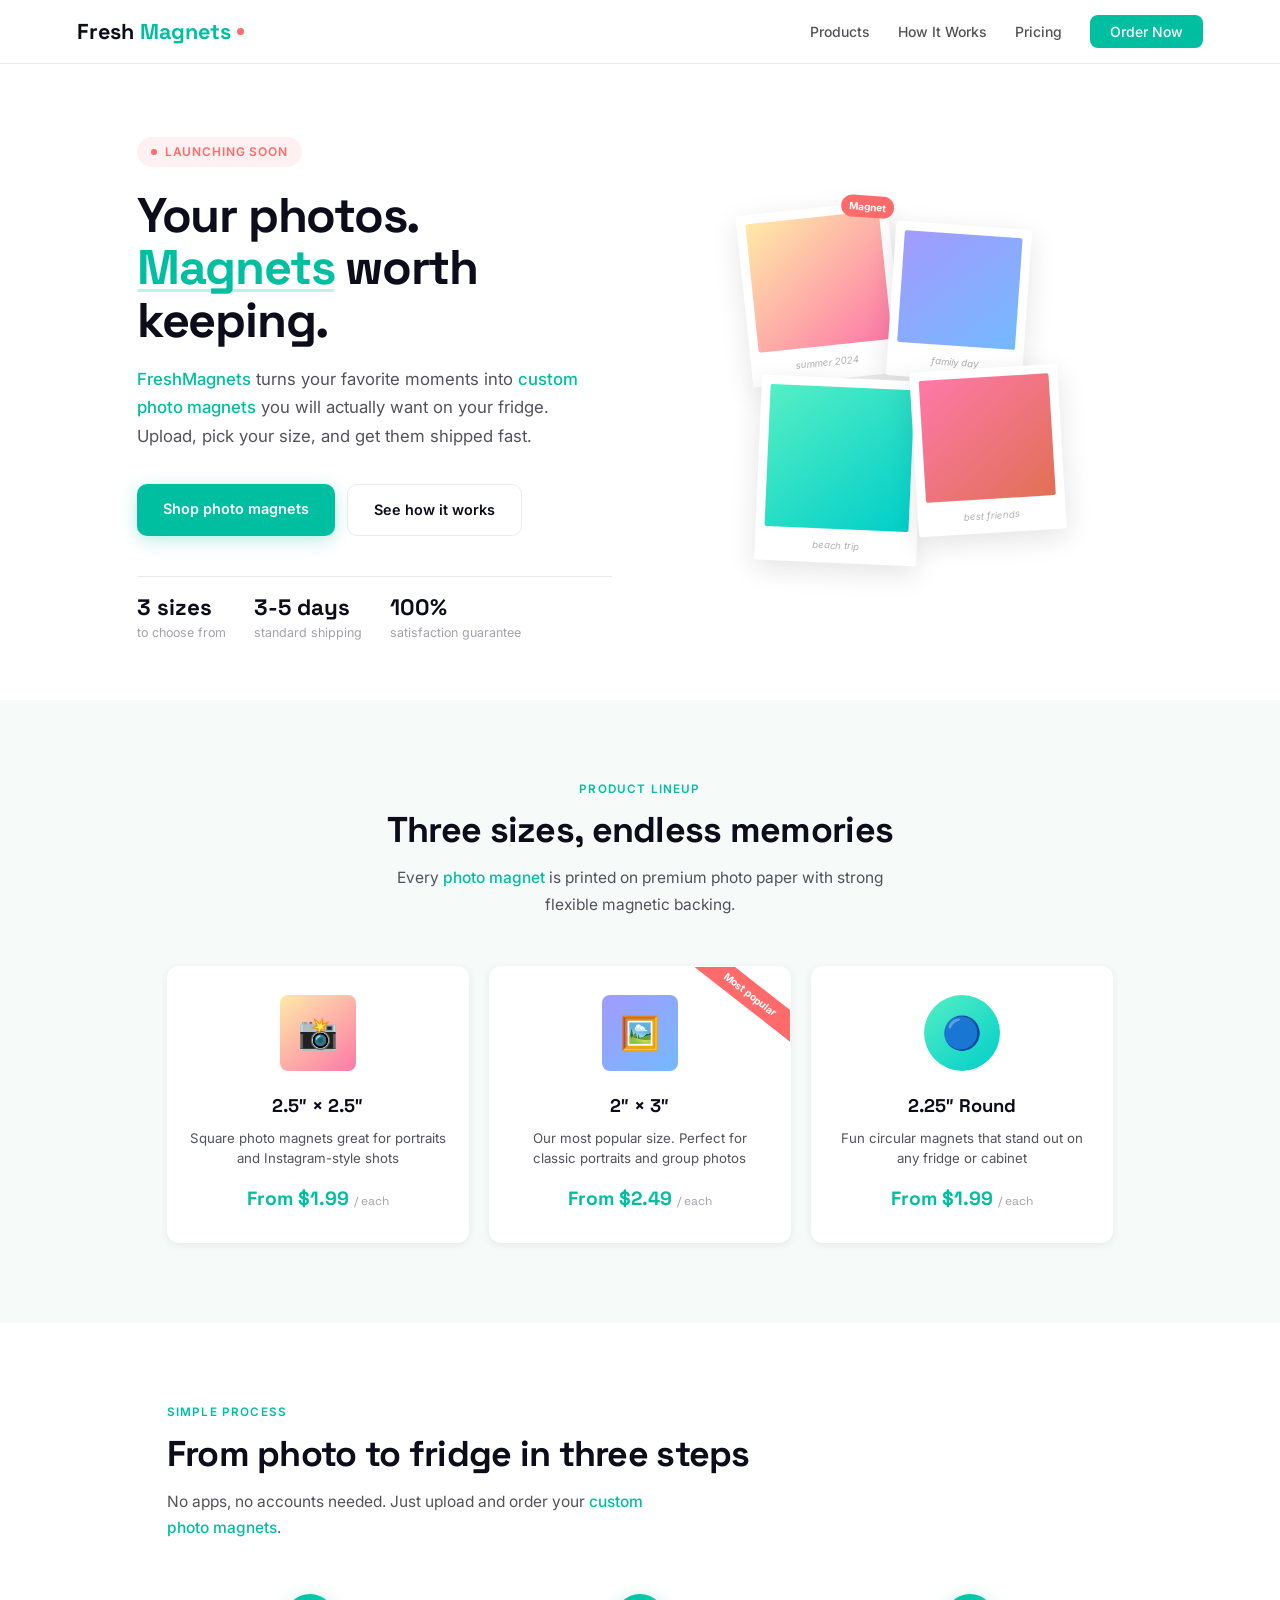
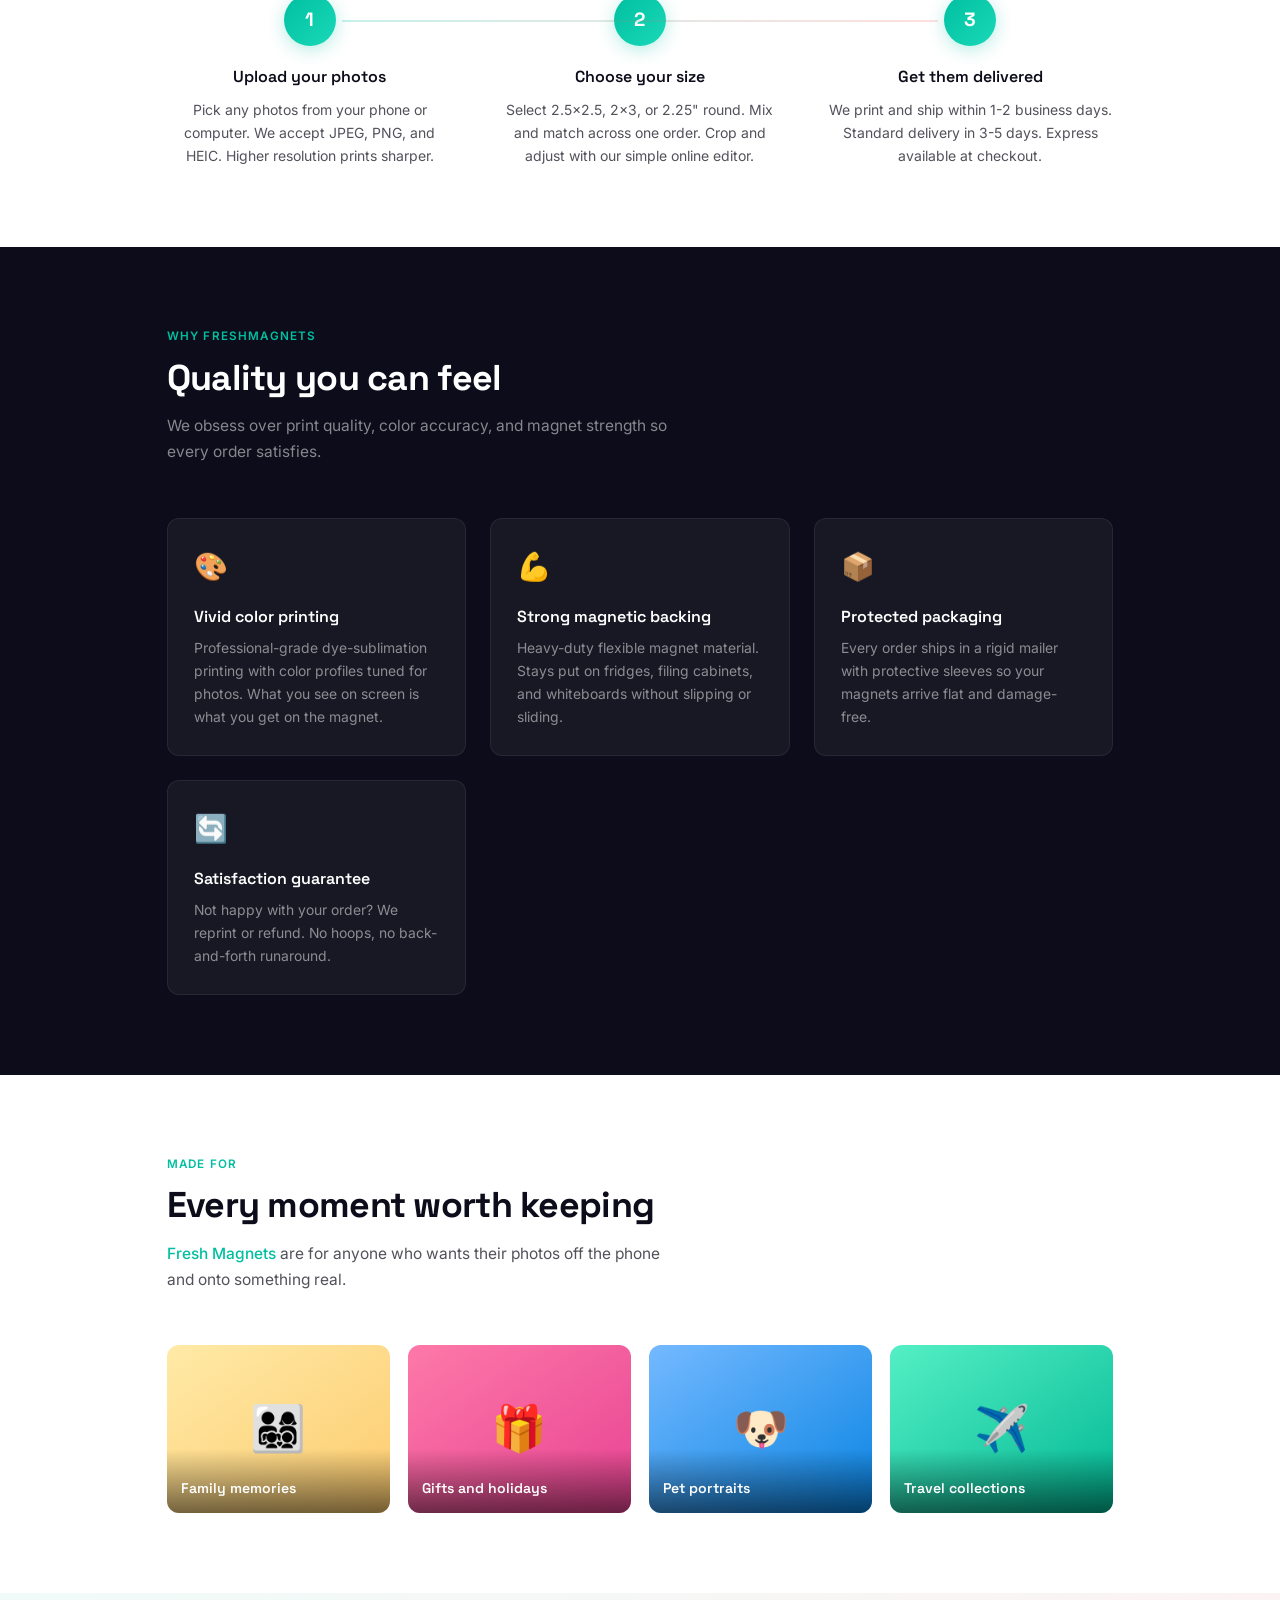
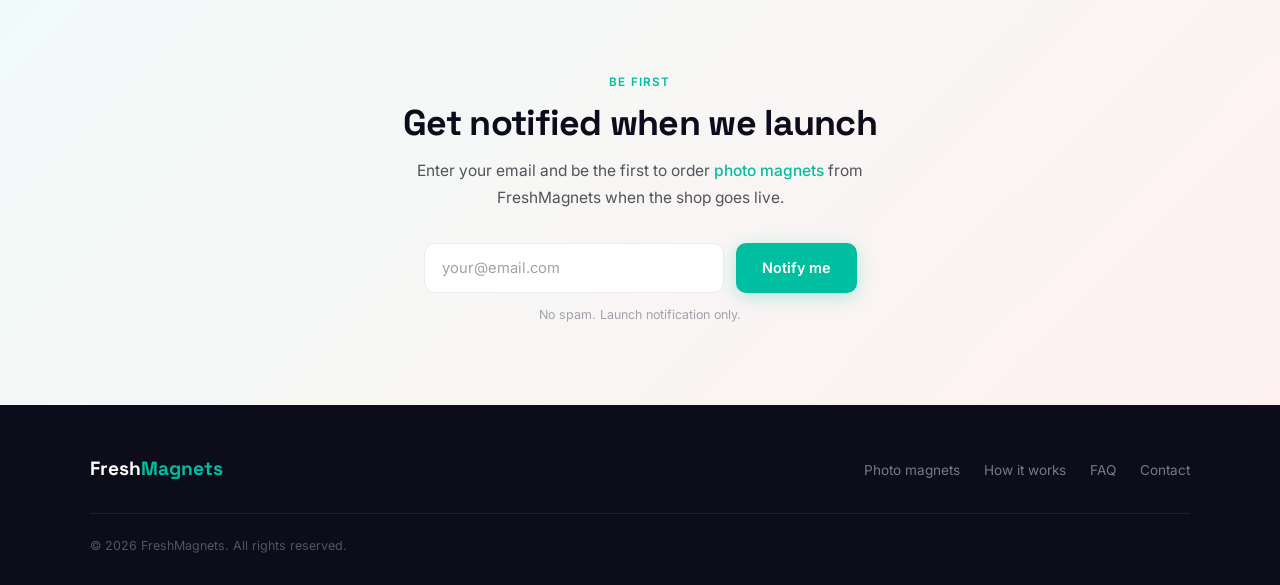
==== index.html @ 7f1d0cae "Update index.html" ====
<!DOCTYPE html>
<html lang="en">
<head>
<meta charset="UTF-8" />
<meta name="viewport" content="width=device-width, initial-scale=1.0" />
<title>FreshMagnets - Custom Photo Magnets</title>
<meta name="description" content="Turn your favorite photos into high-quality custom photo magnets. Upload, pick your size, get them delivered fast." />
<meta property="og:title" content="FreshMagnets - Custom Photo Magnets" />
<meta property="og:description" content="Turn your photos into fridge magnets you will actually keep." />
<meta property="og:url" content="https://freshmagnets.com" />
<link rel="icon" type="image/svg+xml" href="/favicon.svg" />
<link rel="icon" type="image/png" sizes="32x32" href="/favicon-32x32.png" />
<link rel="icon" type="image/png" sizes="16x16" href="/favicon-16x16.png" />
<link rel="apple-touch-icon" sizes="180x180" href="/apple-touch-icon.png" />
<link rel="shortcut icon" href="/favicon.ico" />
<link rel="preconnect" href="https://fonts.googleapis.com" />
<link rel="preconnect" href="https://fonts.gstatic.com" crossorigin />
<link href="https://fonts.googleapis.com/css2?family=Space+Grotesk:wght@400;500;600;700&family=Inter:wght@400;500;600&display=swap" rel="stylesheet" />
<script src="https://analytics.ahrefs.com/analytics.js" data-key="Ue+dKrapkQAWfzw3NBwNlg" async></script>
<style>
:root {
  --teal:        #00BFA0;
  --teal-dark:   #009982;
  --teal-faint:  #F0FBF9;
  --coral:       #FF6B6B;
  --coral-faint: #FFF1F1;
  --ink:         #0C0C1A;
  --ink-mid:     #52525B;
  --ink-soft:    #A1A1AA;
  --surface:     #F6FAF9;
  --white:       #FFFFFF;
  --border:      rgba(0,0,0,0.08);
  --radius:      12px;
  --ff-display:  'Space Grotesk', sans-serif;
  --ff-body:     'Inter', sans-serif;
  --shadow-sm:   0 2px 8px rgba(0,0,0,0.07);
  --shadow-md:   0 8px 28px rgba(0,0,0,0.11);
  --shadow-lg:   0 24px 64px rgba(0,0,0,0.14);
}
*, *::before, *::after { box-sizing: border-box; margin: 0; padding: 0; }
html { scroll-behavior: smooth; }
body {
  font-family: var(--ff-body);
  background: var(--white);
  color: var(--ink);
  line-height: 1.65;
  overflow-x: hidden;
  -webkit-font-smoothing: antialiased;
}

/* Nav */
nav {
  position: sticky; top: 0; z-index: 100;
  background: rgba(255,255,255,0.88);
  backdrop-filter: blur(16px);
  -webkit-backdrop-filter: blur(16px);
  border-bottom: 1px solid var(--border);
  display: flex; align-items: center; justify-content: space-between;
  padding: 0 6%; height: 64px;
}
.nav-logo {
  font-family: var(--ff-display); font-weight: 700; font-size: 1.35rem;
  color: var(--ink); text-decoration: none; display: flex; align-items: center; gap: 6px;
}
.nav-logo em { color: var(--teal); font-style: normal; }
.nav-logo .dot {
  width: 7px; height: 7px; border-radius: 50%; background: var(--coral);
  animation: dot-pulse 2.4s ease-in-out infinite;
}
@keyframes dot-pulse {
  0%,100% { opacity:1; transform:scale(1); }
  50%      { opacity:.45; transform:scale(1.5); }
}
.nav-links { display: flex; gap: 28px; list-style: none; align-items: center; }
.nav-links a {
  font-size: .875rem; font-weight: 500; color: var(--ink-mid);
  text-decoration: none; transition: color .18s;
}
.nav-links a:hover { color: var(--ink); }
.nav-cta {
  background: var(--teal) !important; color: #fff !important;
  padding: 8px 20px; border-radius: 8px;
  transition: background .18s !important;
}
.nav-cta:hover { background: var(--teal-dark) !important; }

/* Hero */
.hero-wrap {
  max-width: 1160px; margin: 0 auto; padding: 72px 6% 56px;
  display: grid; grid-template-columns: 1fr 1fr; gap: 56px; align-items: center;
}
.hero-eyebrow {
  display: inline-flex; align-items: center; gap: 8px;
  background: var(--coral-faint); color: var(--coral);
  font-size: .75rem; font-weight: 600; letter-spacing: .07em;
  text-transform: uppercase; padding: 5px 14px; border-radius: 100px;
  margin-bottom: 22px;
}
.hero-eyebrow::before {
  content: ''; width: 6px; height: 6px; background: currentColor;
  border-radius: 50%; animation: dot-pulse 2s infinite;
}
.hero-title {
  font-family: var(--ff-display); font-size: clamp(2.2rem, 3.8vw, 3.4rem);
  font-weight: 700; line-height: 1.08; letter-spacing: -.025em;
  margin-bottom: 18px;
}
.hero-title .hl {
  color: var(--teal); position: relative; display: inline-block;
}
.hero-title .hl::after {
  content: ''; position: absolute; left: 0; right: 0; bottom: 2px;
  height: 3px; background: var(--teal); opacity: .25; border-radius: 2px;
}
.hero-sub {
  font-size: 1.05rem; color: var(--ink-mid); margin-bottom: 34px; line-height: 1.7;
}
.hero-sub a { color: var(--teal); text-decoration: none; font-weight: 500; }
.hero-sub a:hover { text-decoration: underline; }
.hero-btns { display: flex; gap: 12px; flex-wrap: wrap; margin-bottom: 40px; }
.btn-p {
  background: var(--teal); color: #fff; padding: 13px 26px; border-radius: 10px;
  font-weight: 600; font-size: .9rem; text-decoration: none;
  box-shadow: 0 4px 18px rgba(0,191,160,.28);
  transition: background .18s, transform .15s, box-shadow .15s;
}
.btn-p:hover {
  background: var(--teal-dark); transform: translateY(-1px);
  box-shadow: 0 6px 26px rgba(0,191,160,.38);
}
.btn-s {
  background: transparent; color: var(--ink); padding: 13px 26px; border-radius: 10px;
  font-weight: 600; font-size: .9rem; text-decoration: none;
  border: 1.5px solid var(--border); transition: border-color .18s, color .18s;
}
.btn-s:hover { border-color: var(--teal); color: var(--teal); }
.hero-stats {
  display: flex; gap: 28px;
  padding-top: 20px; border-top: 1px solid var(--border);
}
.stat-val {
  font-family: var(--ff-display); font-size: 1.4rem; font-weight: 700; line-height: 1;
}
.stat-lbl { font-size: .78rem; color: var(--ink-soft); margin-top: 4px; }

/* Polaroid scatter */
.hero-visual {
  display: flex; align-items: center; justify-content: center;
  min-height: 460px; position: relative;
}
.scatter { position: relative; width: 340px; height: 400px; }
.pol {
  position: absolute; background: #fff;
  padding: 9px 9px 34px; border-radius: 3px;
  box-shadow: var(--shadow-md);
  transition: transform .28s ease, box-shadow .28s ease; cursor: default;
}
.pol:hover { box-shadow: var(--shadow-lg); z-index: 5; }
.pol-img { display: block; width: 100%; height: 100%; border-radius: 2px; }
.pol-cap {
  position: absolute; bottom: 9px; left: 0; right: 0;
  text-align: center; font-size: .6rem; color: #b0b0b0; font-style: italic;
}
.mag-tag {
  position: absolute; top: -7px; right: -7px;
  background: var(--coral); color: #fff; font-size: .62rem; font-weight: 700;
  padding: 3px 8px; border-radius: 100px; transform: rotate(10deg);
}
.pol-a { width: 152px; height: 172px; top: 18px; left: 8px; transform: rotate(-6deg); }
.pol-a .pol-img { background: linear-gradient(140deg,#ffeaa7,#fd79a8); }
.pol-a:hover { transform: rotate(0deg) scale(1.05); }

.pol-b { width: 136px; height: 155px; top: 35px; left: 155px; transform: rotate(4deg); }
.pol-b .pol-img { background: linear-gradient(140deg,#a29bfe,#74b9ff); }
.pol-b:hover { transform: rotate(0deg) scale(1.05); }

.pol-c { width: 162px; height: 185px; top: 188px; left: 22px; transform: rotate(2.5deg); }
.pol-c .pol-img { background: linear-gradient(140deg,#55efc4,#00cec9); }
.pol-c:hover { transform: rotate(0deg) scale(1.05); }

.pol-d { width: 148px; height: 165px; top: 178px; left: 178px; transform: rotate(-3.5deg); }
.pol-d .pol-img { background: linear-gradient(140deg,#fd79a8,#e17055); }
.pol-d:hover { transform: rotate(0deg) scale(1.05); }

/* Shared section */
.section-wrap { max-width: 1100px; margin: 0 auto; padding: 80px 6%; }
.sec-label {
  font-size: .73rem; font-weight: 600; letter-spacing: .1em;
  text-transform: uppercase; color: var(--teal); margin-bottom: 10px;
}
.sec-title {
  font-family: var(--ff-display); font-size: clamp(1.7rem,2.8vw,2.5rem);
  font-weight: 700; letter-spacing: -.02em; line-height: 1.18; margin-bottom: 14px;
}
.sec-sub {
  font-size: .97rem; color: var(--ink-mid); line-height: 1.7; max-width: 500px;
}
.sec-sub a { color: var(--teal); text-decoration: none; font-weight: 500; }
.sec-sub a:hover { text-decoration: underline; }
.centered { text-align: center; }
.centered .sec-sub { margin: 0 auto; }

/* Products */
.products-bg { background: var(--surface); }
.products-header { margin-bottom: 48px; }
.products-grid {
  display: grid; grid-template-columns: repeat(3, 1fr); gap: 20px;
}
.prod-card {
  background: var(--white); border-radius: var(--radius);
  padding: 28px 22px; text-align: center;
  box-shadow: var(--shadow-sm); border: 1px solid transparent;
  text-decoration: none; color: inherit; display: block; position: relative;
  overflow: hidden; transition: transform .2s, box-shadow .2s, border-color .2s;
}
.prod-card:hover { transform: translateY(-4px); box-shadow: var(--shadow-md); border-color: var(--teal); }
.prod-card.pop::after {
  content: 'Most popular';
  position: absolute; top: 15px; right: -24px;
  background: var(--coral); color: #fff;
  font-size: .63rem; font-weight: 700;
  padding: 4px 32px; transform: rotate(38deg);
}
.prod-swatch {
  width: 76px; height: 76px; border-radius: 8px;
  margin: 0 auto 20px; display: flex; align-items: center; justify-content: center;
  font-size: 2rem;
}
.prod-swatch.circle { border-radius: 50%; }
.ps-1 { background: linear-gradient(140deg,#ffeaa7,#fd79a8); }
.ps-2 { background: linear-gradient(140deg,#a29bfe,#74b9ff); }
.ps-3 { background: linear-gradient(140deg,#55efc4,#00cec9); }
.prod-size { font-family: var(--ff-display); font-size: 1.15rem; font-weight: 700; margin-bottom: 6px; }
.prod-desc { font-size: .83rem; color: var(--ink-mid); margin-bottom: 14px; line-height: 1.55; }
.prod-price { font-family: var(--ff-display); font-size: 1.2rem; font-weight: 700; color: var(--teal); }
.prod-price small { font-size: .75rem; font-weight: 400; color: var(--ink-soft); }

/* Steps */
.steps-grid {
  display: grid; grid-template-columns: repeat(3,1fr); gap: 44px;
  margin-top: 52px; position: relative;
}
.steps-grid::before {
  content: '';
  position: absolute; top: 26px;
  left: calc(16.66% + 18px); right: calc(16.66% + 18px);
  height: 2px; background: linear-gradient(90deg, var(--teal), var(--coral));
  opacity: .22;
}
.step { text-align: center; }
.step-num {
  width: 52px; height: 52px; border-radius: 50%;
  background: linear-gradient(135deg, var(--teal), #1ad9b8);
  color: #fff; font-family: var(--ff-display); font-size: 1.2rem; font-weight: 700;
  display: flex; align-items: center; justify-content: center; margin: 0 auto 18px;
  box-shadow: 0 4px 18px rgba(0,191,160,.28);
}
.step-title { font-family: var(--ff-display); font-size: 1rem; font-weight: 600; margin-bottom: 8px; }
.step-desc { font-size: .875rem; color: var(--ink-mid); line-height: 1.65; }

/* Why dark */
.why-dark { background: var(--ink); }
.why-dark .sec-title { color: #fff; }
.why-dark .sec-sub { color: rgba(255,255,255,.5); }
.why-grid {
  display: grid; grid-template-columns: repeat(auto-fit, minmax(230px,1fr)); gap: 24px;
  margin-top: 52px;
}
.why-card {
  padding: 26px; border-radius: var(--radius);
  background: rgba(255,255,255,.05);
  border: 1px solid rgba(255,255,255,.07);
  transition: background .2s, border-color .2s;
}
.why-card:hover { background: rgba(255,255,255,.085); border-color: rgba(0,191,160,.3); }
.why-icon { font-size: 1.7rem; margin-bottom: 14px; }
.why-ttl { font-family: var(--ff-display); font-weight: 600; color: #fff; margin-bottom: 7px; }
.why-body { font-size: .87rem; color: rgba(255,255,255,.5); line-height: 1.65; }

/* Use cases */
.uc-grid {
  display: grid; grid-template-columns: repeat(auto-fit,minmax(190px,1fr));
  gap: 18px; margin-top: 52px;
}
.uc-card {
  border-radius: var(--radius); overflow: hidden;
  aspect-ratio: 4/3; position: relative; cursor: default;
}
.uc-fill {
  position: absolute; inset: 0;
  transition: transform .4s ease;
  display: flex; align-items: center; justify-content: center;
  font-size: 2.8rem;
}
.uc-card:hover .uc-fill { transform: scale(1.05); }
.uc-1 .uc-fill { background: linear-gradient(145deg,#ffeaa7,#fdcb6e); }
.uc-2 .uc-fill { background: linear-gradient(145deg,#fd79a8,#e84393); }
.uc-3 .uc-fill { background: linear-gradient(145deg,#74b9ff,#0984e3); }
.uc-4 .uc-fill { background: linear-gradient(145deg,#55efc4,#00b894); }
.uc-lbl {
  position: absolute; bottom: 0; left: 0; right: 0;
  padding: 28px 14px 12px;
  background: linear-gradient(to top, rgba(0,0,0,.55), transparent);
  color: #fff; font-family: var(--ff-display); font-weight: 600; font-size: .88rem;
}

/* Capture */
.capture-bg {
  background: linear-gradient(135deg, var(--teal-faint) 0%, var(--coral-faint) 100%);
}
.email-row {
  display: flex; gap: 12px; flex-wrap: wrap; justify-content: center; margin-top: 32px;
}
.email-input {
  flex: 1; min-width: 220px; max-width: 300px;
  padding: 13px 17px; border: 1.5px solid var(--border); border-radius: 10px;
  font-size: .92rem; font-family: var(--ff-body); outline: none;
  transition: border-color .18s; background: var(--white); color: var(--ink);
}
.email-input::placeholder { color: var(--ink-soft); }
.email-input:focus { border-color: var(--teal); }
.capture-note { font-size: .78rem; color: var(--ink-soft); margin-top: 12px; text-align: center; }

/* Footer */
footer { background: var(--ink); padding: 48px 6% 28px; }
.footer-top {
  max-width: 1100px; margin: 0 auto;
  display: flex; align-items: center; justify-content: space-between; flex-wrap: wrap; gap: 20px;
  padding-bottom: 28px; border-bottom: 1px solid rgba(255,255,255,.08);
}
.footer-logo-text {
  font-family: var(--ff-display); font-weight: 700; font-size: 1.2rem;
  color: #fff; text-decoration: none;
}
.footer-logo-text em { color: var(--teal); font-style: normal; }
.footer-links { display: flex; gap: 24px; list-style: none; flex-wrap: wrap; }
.footer-links a {
  font-size: .85rem; color: rgba(255,255,255,.45);
  text-decoration: none; transition: color .18s;
}
.footer-links a:hover { color: rgba(255,255,255,.85); }
.footer-bot {
  max-width: 1100px; margin: 22px auto 0;
  display: flex; justify-content: space-between; flex-wrap: wrap; gap: 8px;
  font-size: .78rem; color: rgba(255,255,255,.3);
}

/* Responsive */
@media (max-width: 768px) {
  .hero-wrap { grid-template-columns: 1fr; padding: 52px 5% 40px; gap: 32px; }
  .hero-visual { display: none; }
  .steps-grid { grid-template-columns: 1fr; gap: 28px; }
  .steps-grid::before { display: none; }
  .products-grid { grid-template-columns: 1fr; }
  nav { padding: 0 5%; }
  .nav-links { display: none; }
  .footer-top { flex-direction: column; align-items: flex-start; }
}
@media (prefers-reduced-motion: reduce) {
  *, *::before, *::after { animation-duration: .01ms !important; transition-duration: .01ms !important; }
}
</style>
</head>
<body>

<!-- Nav -->
<nav>
  <a href="https://freshmagnets.com" class="nav-logo">
    Fresh<em>Magnets</em><span class="dot"></span>
  </a>
  <ul class="nav-links">
    <li><a href="https://freshmagnets.com">Products</a></li>
    <li><a href="https://freshmagnets.com">How It Works</a></li>
    <li><a href="https://freshmagnets.com">Pricing</a></li>
    <li><a href="https://freshmagnets.com" class="nav-cta">Order Now</a></li>
  </ul>
</nav>

<!-- Hero -->
<div class="hero-wrap">
  <div>
    <div class="hero-eyebrow">Launching Soon</div>
    <h1 class="hero-title">
      Your photos.<br>
      <span class="hl">Magnets</span> worth keeping.
    </h1>
    <p class="hero-sub">
      <a href="https://freshmagnets.com">FreshMagnets</a> turns your favorite moments
      into <a href="https://freshmagnets.com">custom photo magnets</a> you will actually
      want on your fridge. Upload, pick your size, and get them shipped fast.
    </p>
    <div class="hero-btns">
      <a href="https://freshmagnets.com" class="btn-p">Shop photo magnets</a>
      <a href="https://freshmagnets.com" class="btn-s">See how it works</a>
    </div>
    <div class="hero-stats">
      <div>
        <div class="stat-val">3 sizes</div>
        <div class="stat-lbl">to choose from</div>
      </div>
      <div>
        <div class="stat-val">3-5 days</div>
        <div class="stat-lbl">standard shipping</div>
      </div>
      <div>
        <div class="stat-val">100%</div>
        <div class="stat-lbl">satisfaction guarantee</div>
      </div>
    </div>
  </div>

  <!-- Polaroid scatter -->
  <div class="hero-visual">
    <div class="scatter">
      <div class="pol pol-a">
        <div class="pol-img"></div>
        <div class="pol-cap">summer 2024</div>
        <div class="mag-tag">Magnet</div>
      </div>
      <div class="pol pol-b">
        <div class="pol-img"></div>
        <div class="pol-cap">family day</div>
      </div>
      <div class="pol pol-c">
        <div class="pol-img"></div>
        <div class="pol-cap">beach trip</div>
      </div>
      <div class="pol pol-d">
        <div class="pol-img"></div>
        <div class="pol-cap">best friends</div>
      </div>
    </div>
  </div>
</div>

<!-- Products -->
<section class="products-bg">
  <div class="section-wrap">
    <div class="products-header centered">
      <div class="sec-label">Product Lineup</div>
      <h2 class="sec-title">Three sizes, endless memories</h2>
      <p class="sec-sub">
        Every <a href="https://freshmagnets.com">photo magnet</a> is printed on premium
        photo paper with strong flexible magnetic backing.
      </p>
    </div>
    <div class="products-grid">
      <a href="https://freshmagnets.com" class="prod-card">
        <div class="prod-swatch ps-1">📸</div>
        <div class="prod-size">2.5&Prime; &times; 2.5&Prime;</div>
        <p class="prod-desc">Square photo magnets great for portraits and Instagram-style shots</p>
        <div class="prod-price">From $1.99 <small>/ each</small></div>
      </a>
      <a href="https://freshmagnets.com" class="prod-card pop">
        <div class="prod-swatch ps-2">🖼️</div>
        <div class="prod-size">2&Prime; &times; 3&Prime;</div>
        <p class="prod-desc">Our most popular size. Perfect for classic portraits and group photos</p>
        <div class="prod-price">From $2.49 <small>/ each</small></div>
      </a>
      <a href="https://freshmagnets.com" class="prod-card">
        <div class="prod-swatch ps-3 circle">🔵</div>
        <div class="prod-size">2.25&Prime; Round</div>
        <p class="prod-desc">Fun circular magnets that stand out on any fridge or cabinet</p>
        <div class="prod-price">From $1.99 <small>/ each</small></div>
      </a>
    </div>
  </div>
</section>

<!-- How it works -->
<section>
  <div class="section-wrap">
    <div class="sec-label">Simple Process</div>
    <h2 class="sec-title">From photo to fridge in three steps</h2>
    <p class="sec-sub">No apps, no accounts needed. Just upload and order your <a href="https://freshmagnets.com">custom photo magnets</a>.</p>
    <div class="steps-grid">
      <div class="step">
        <div class="step-num">1</div>
        <div class="step-title">Upload your photos</div>
        <p class="step-desc">Pick any photos from your phone or computer. We accept JPEG, PNG, and HEIC. Higher resolution prints sharper.</p>
      </div>
      <div class="step">
        <div class="step-num">2</div>
        <div class="step-title">Choose your size</div>
        <p class="step-desc">Select 2.5x2.5, 2x3, or 2.25" round. Mix and match across one order. Crop and adjust with our simple online editor.</p>
      </div>
      <div class="step">
        <div class="step-num">3</div>
        <div class="step-title">Get them delivered</div>
        <p class="step-desc">We print and ship within 1-2 business days. Standard delivery in 3-5 days. Express available at checkout.</p>
      </div>
    </div>
  </div>
</section>

<!-- Why FreshMagnets -->
<section class="why-dark">
  <div class="section-wrap">
    <div class="sec-label">Why FreshMagnets</div>
    <h2 class="sec-title">Quality you can feel</h2>
    <p class="sec-sub">We obsess over print quality, color accuracy, and magnet strength so every order satisfies.</p>
    <div class="why-grid">
      <div class="why-card">
        <div class="why-icon">🎨</div>
        <div class="why-ttl">Vivid color printing</div>
        <p class="why-body">Professional-grade dye-sublimation printing with color profiles tuned for photos. What you see on screen is what you get on the magnet.</p>
      </div>
      <div class="why-card">
        <div class="why-icon">💪</div>
        <div class="why-ttl">Strong magnetic backing</div>
        <p class="why-body">Heavy-duty flexible magnet material. Stays put on fridges, filing cabinets, and whiteboards without slipping or sliding.</p>
      </div>
      <div class="why-card">
        <div class="why-icon">📦</div>
        <div class="why-ttl">Protected packaging</div>
        <p class="why-body">Every order ships in a rigid mailer with protective sleeves so your magnets arrive flat and damage-free.</p>
      </div>
      <div class="why-card">
        <div class="why-icon">🔄</div>
        <div class="why-ttl">Satisfaction guarantee</div>
        <p class="why-body">Not happy with your order? We reprint or refund. No hoops, no back-and-forth runaround.</p>
      </div>
    </div>
  </div>
</section>

<!-- Use cases -->
<section>
  <div class="section-wrap">
    <div class="sec-label">Made For</div>
    <h2 class="sec-title">Every moment worth keeping</h2>
    <p class="sec-sub">
      <a href="https://freshmagnets.com">Fresh Magnets</a> are for anyone who wants their
      photos off the phone and onto something real.
    </p>
    <div class="uc-grid">
      <div class="uc-card uc-1">
        <div class="uc-fill">👨&#x200D;👩&#x200D;👧&#x200D;👦</div>
        <div class="uc-lbl">Family memories</div>
      </div>
      <div class="uc-card uc-2">
        <div class="uc-fill">🎁</div>
        <div class="uc-lbl">Gifts and holidays</div>
      </div>
      <div class="uc-card uc-3">
        <div class="uc-fill">🐶</div>
        <div class="uc-lbl">Pet portraits</div>
      </div>
      <div class="uc-card uc-4">
        <div class="uc-fill">✈️</div>
        <div class="uc-lbl">Travel collections</div>
      </div>
    </div>
  </div>
</section>

<!-- Email capture -->
<section class="capture-bg">
  <div class="section-wrap centered">
    <div class="sec-label">Be First</div>
    <h2 class="sec-title">Get notified when we launch</h2>
    <p class="sec-sub">
      Enter your email and be the first to order
      <a href="https://freshmagnets.com">photo magnets</a> from FreshMagnets
      when the shop goes live.
    </p>
    <div class="email-row">
      <input type="email" class="email-input" placeholder="your@email.com" aria-label="Email address" />
      <a href="https://freshmagnets.com" class="btn-p">Notify me</a>
    </div>
    <p class="capture-note">No spam. Launch notification only.</p>
  </div>
</section>

<!-- Footer -->
<footer>
  <div class="footer-top">
    <a href="https://freshmagnets.com" class="footer-logo-text">Fresh<em>Magnets</em></a>
    <ul class="footer-links">
      <li><a href="https://freshmagnets.com">Photo magnets</a></li>
      <li><a href="https://freshmagnets.com">How it works</a></li>
      <li><a href="https://freshmagnets.com">FAQ</a></li>
      <li><a href="https://freshmagnets.com">Contact</a></li>
    </ul>
  </div>
  <div class="footer-bot">
    <span>&copy; 2026 FreshMagnets. All rights reserved.</span>
  </div>
</footer>

</body>
</html>
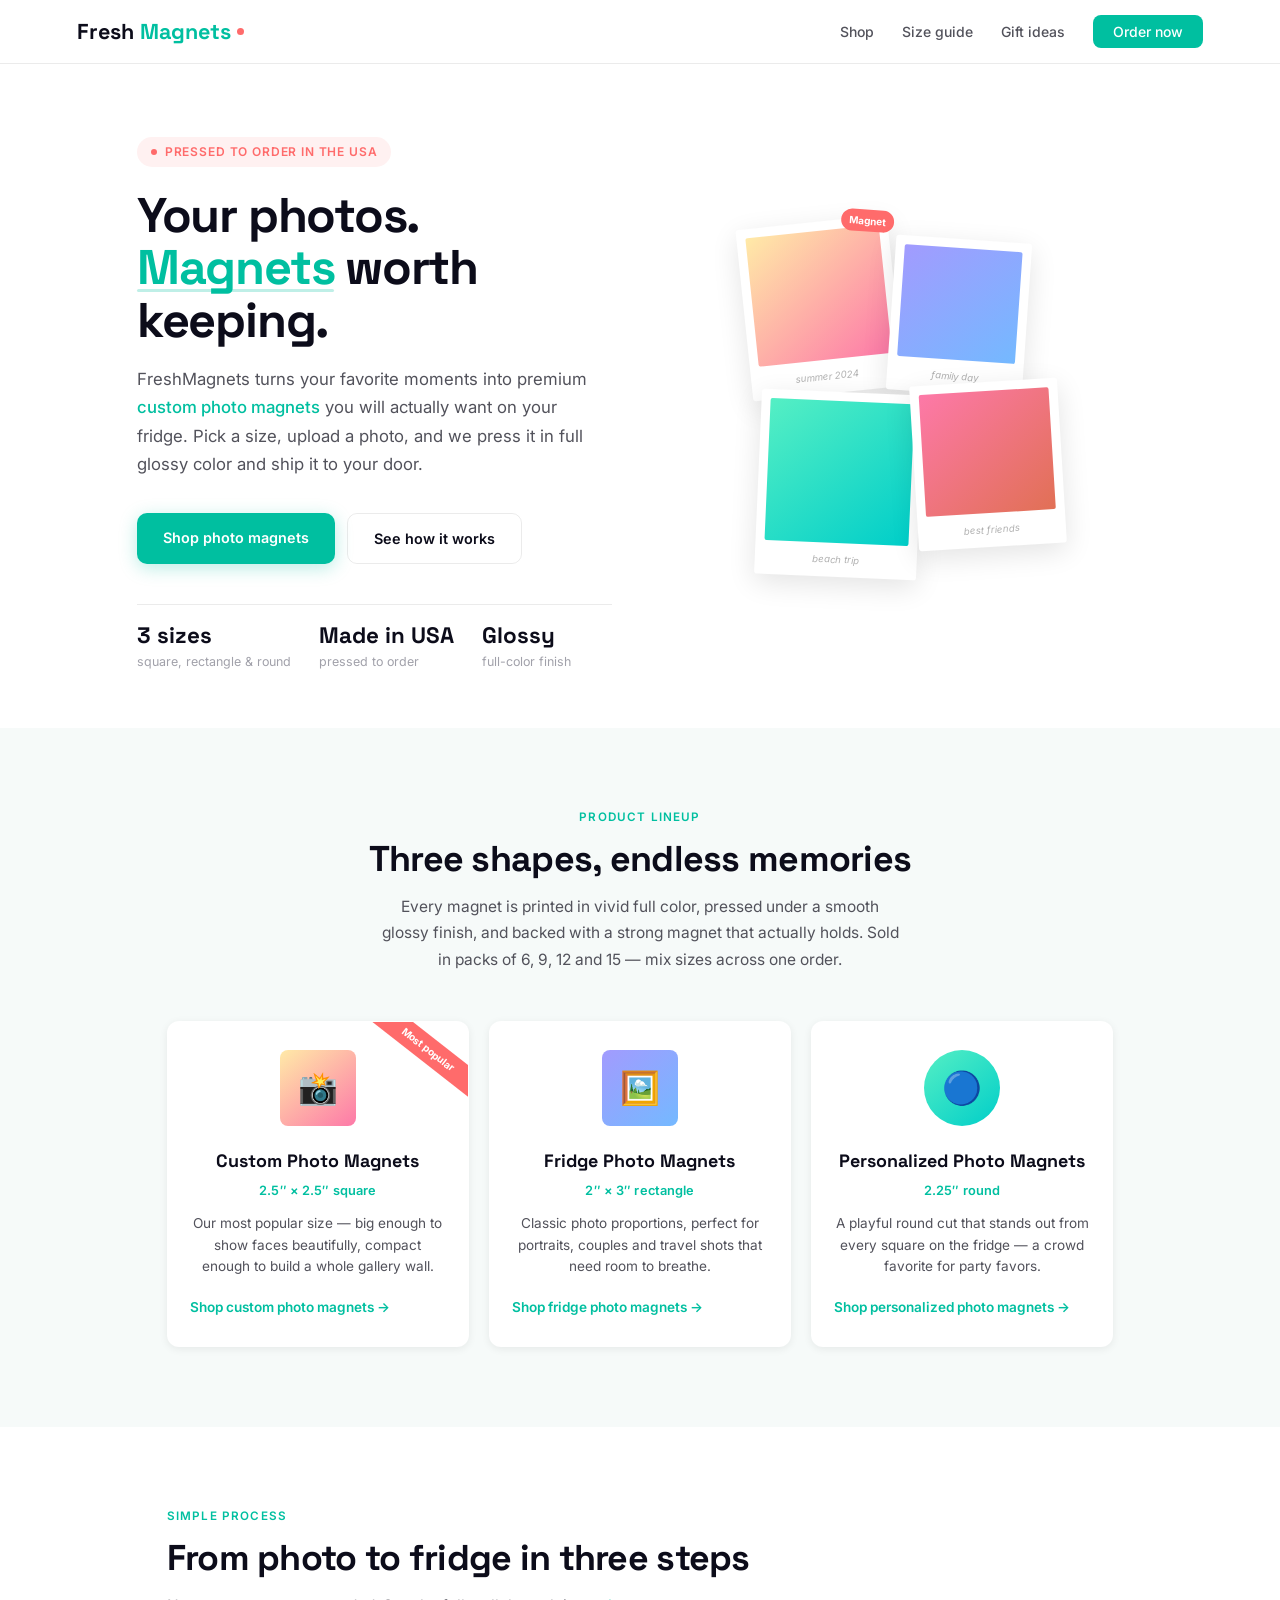
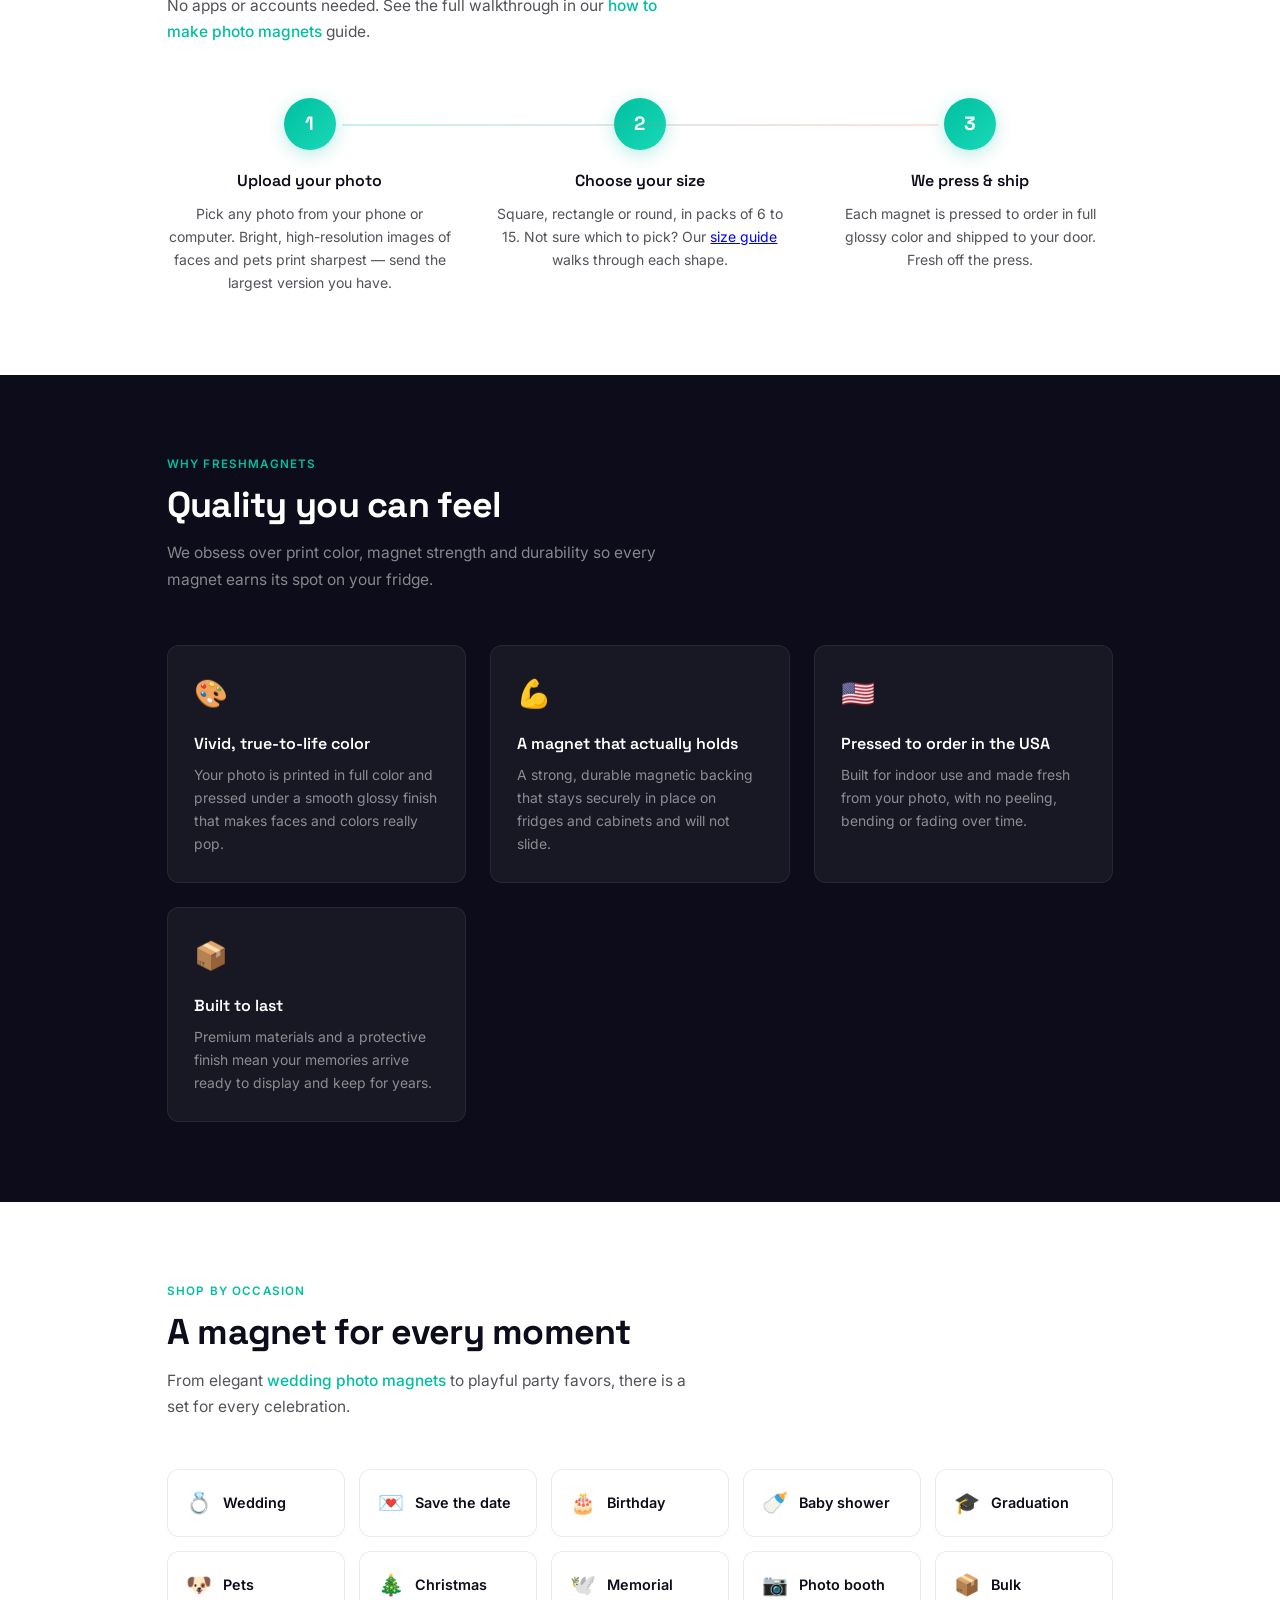
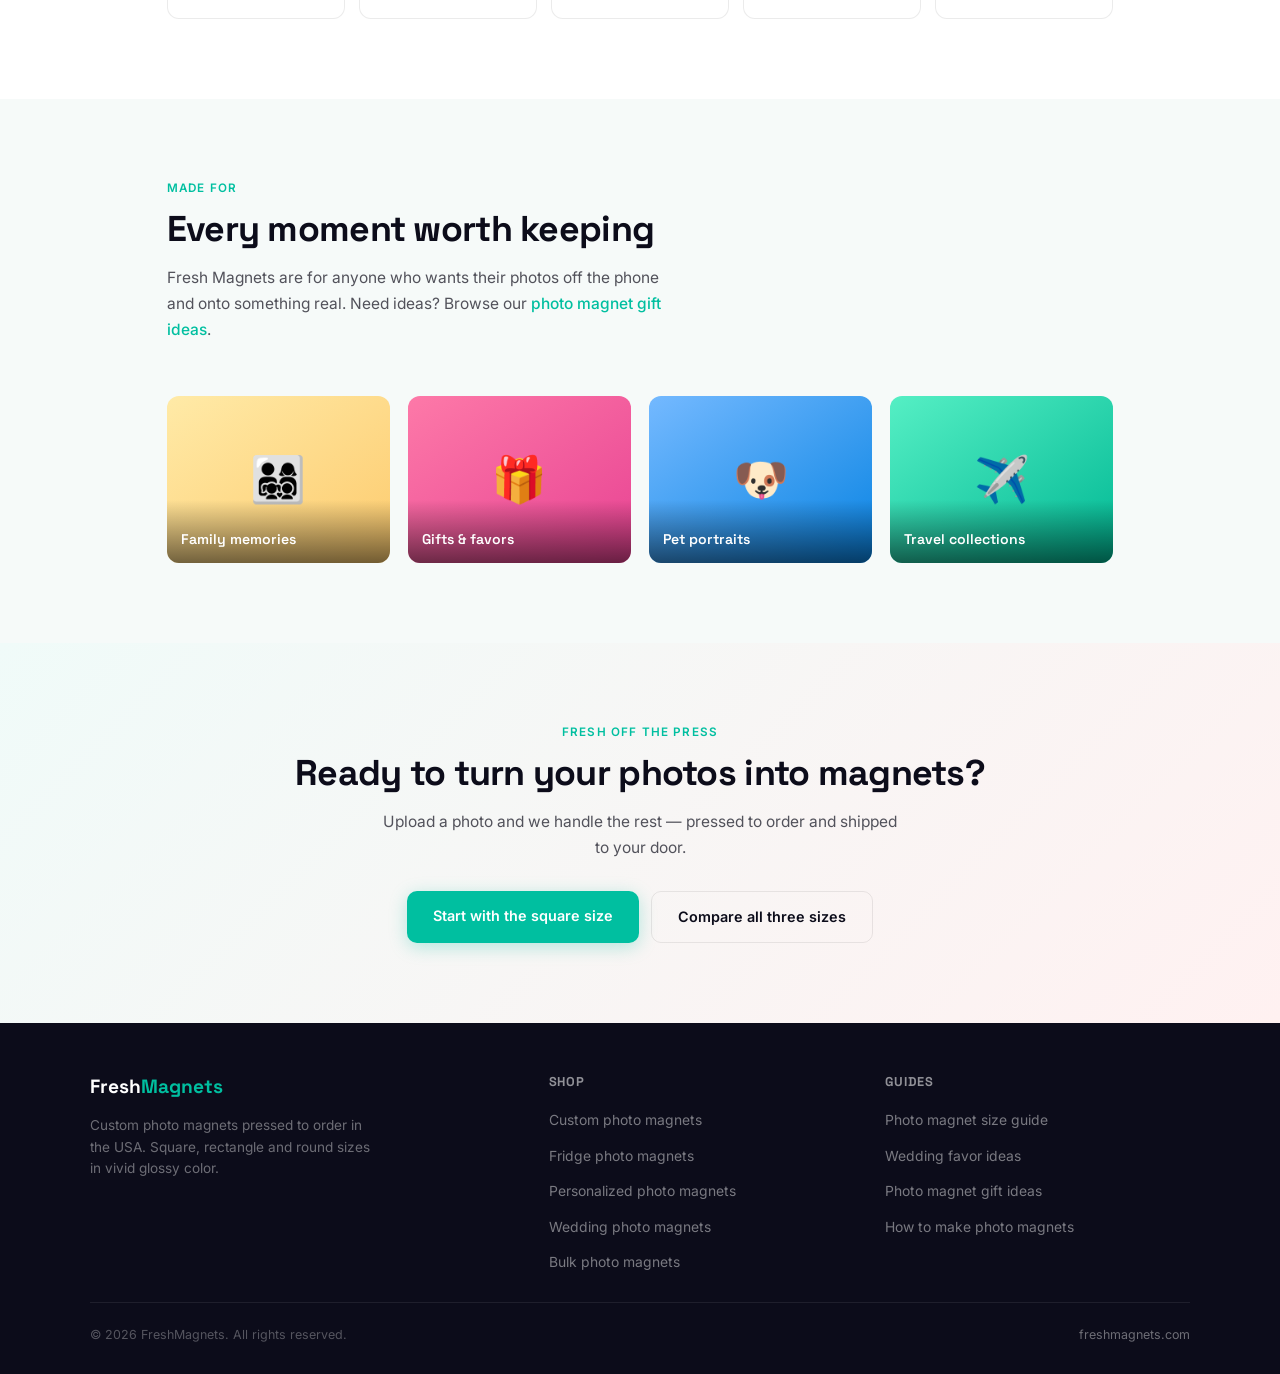
==== commit 82c09d51: "Add files via upload" ====
--- a/index.html
+++ b/index.html
@@ -3,414 +3,131 @@
 <head>
 <meta charset="UTF-8" />
 <meta name="viewport" content="width=device-width, initial-scale=1.0" />
-<title>FreshMagnets - Custom Photo Magnets</title>
-<meta name="description" content="Turn your favorite photos into high-quality custom photo magnets. Upload, pick your size, get them delivered fast." />
-<meta property="og:title" content="FreshMagnets - Custom Photo Magnets" />
-<meta property="og:description" content="Turn your photos into fridge magnets you will actually keep." />
-<meta property="og:url" content="https://freshmagnets.com" />
+<title>FreshMagnets — Custom Photo Magnets Made in the USA</title>
+<meta name="description" content="Turn your favorite photos into premium custom photo magnets. Three sizes, glossy full-color print, strong backing, pressed to order in the USA. Upload a photo and we handle the rest." />
+<link rel="canonical" href="https://freshmagnets.github.io/" />
+<meta name="robots" content="index, follow" />
+
+<!-- Open Graph -->
+<meta property="og:type" content="website" />
+<meta property="og:site_name" content="FreshMagnets" />
+<meta property="og:title" content="FreshMagnets — Custom Photo Magnets Made in the USA" />
+<meta property="og:description" content="Turn your photos into fridge magnets you will actually keep. Square, rectangle and round sizes, glossy print, pressed to order." />
+<meta property="og:url" content="https://freshmagnets.github.io/" />
+<meta property="og:image" content="https://cdn.shopify.com/s/files/1/0989/4628/5888/files/2-5x2-5.png?v=1781475413" />
+<meta name="twitter:card" content="summary_large_image" />
+<meta name="twitter:title" content="FreshMagnets — Custom Photo Magnets" />
+<meta name="twitter:description" content="Turn your photos into fridge magnets you will actually keep. Pressed to order in the USA." />
+<meta name="twitter:image" content="https://cdn.shopify.com/s/files/1/0989/4628/5888/files/2-5x2-5.png?v=1781475413" />
+
 <link rel="icon" type="image/svg+xml" href="/favicon.svg" />
-<link rel="icon" type="image/png" sizes="32x32" href="/favicon-32x32.png" />
-<link rel="icon" type="image/png" sizes="16x16" href="/favicon-16x16.png" />
-<link rel="apple-touch-icon" sizes="180x180" href="/apple-touch-icon.png" />
-<link rel="shortcut icon" href="/favicon.ico" />
 <link rel="preconnect" href="https://fonts.googleapis.com" />
 <link rel="preconnect" href="https://fonts.gstatic.com" crossorigin />
 <link href="https://fonts.googleapis.com/css2?family=Space+Grotesk:wght@400;500;600;700&family=Inter:wght@400;500;600&display=swap" rel="stylesheet" />
+<link rel="stylesheet" href="/styles.css" />
 <script src="https://analytics.ahrefs.com/analytics.js" data-key="Ue+dKrapkQAWfzw3NBwNlg" async></script>
-<style>
-:root {
-  --teal:        #00BFA0;
-  --teal-dark:   #009982;
-  --teal-faint:  #F0FBF9;
-  --coral:       #FF6B6B;
-  --coral-faint: #FFF1F1;
-  --ink:         #0C0C1A;
-  --ink-mid:     #52525B;
-  --ink-soft:    #A1A1AA;
-  --surface:     #F6FAF9;
-  --white:       #FFFFFF;
-  --border:      rgba(0,0,0,0.08);
-  --radius:      12px;
-  --ff-display:  'Space Grotesk', sans-serif;
-  --ff-body:     'Inter', sans-serif;
-  --shadow-sm:   0 2px 8px rgba(0,0,0,0.07);
-  --shadow-md:   0 8px 28px rgba(0,0,0,0.11);
-  --shadow-lg:   0 24px 64px rgba(0,0,0,0.14);
+
+<!-- Structured data -->
+<script type="application/ld+json">
+{
+  "@context": "https://schema.org",
+  "@graph": [
+    {
+      "@type": "Organization",
+      "@id": "https://freshmagnets.com/#organization",
+      "name": "FreshMagnets",
+      "url": "https://freshmagnets.com",
+      "logo": "https://freshmagnets.github.io/favicon.svg",
+      "description": "Custom photo magnets pressed to order in the USA in square, rectangle and round sizes.",
+      "sameAs": ["https://freshmagnets.github.io/"]
+    },
+    {
+      "@type": "WebSite",
+      "@id": "https://freshmagnets.github.io/#website",
+      "url": "https://freshmagnets.github.io/",
+      "name": "FreshMagnets",
+      "publisher": { "@id": "https://freshmagnets.com/#organization" }
+    },
+    {
+      "@type": "FAQPage",
+      "mainEntity": [
+        {
+          "@type": "Question",
+          "name": "What sizes do custom photo magnets come in?",
+          "acceptedAnswer": { "@type": "Answer", "text": "Three shapes: a 2.5 by 2.5 inch square (our most popular), a 2 by 3 inch rectangle in classic photo proportions, and a 2.25 inch round. You can mix sizes across one order." }
+        },
+        {
+          "@type": "Question",
+          "name": "How are the magnets made?",
+          "acceptedAnswer": { "@type": "Answer", "text": "Each magnet is printed in full color, pressed under a smooth glossy finish, and backed with a strong flexible magnet. They are pressed to order in the USA for indoor use, with no peeling, bending or fading." }
+        },
+        {
+          "@type": "Question",
+          "name": "How do I order photo magnets?",
+          "acceptedAnswer": { "@type": "Answer", "text": "Pick a size, choose a pack of 6, 9, 12 or 15, and upload your photo at checkout. Bright, high resolution images of faces and pets print best. We handle the rest." }
+        },
+        {
+          "@type": "Question",
+          "name": "Can I use photo magnets as wedding favors?",
+          "acceptedAnswer": { "@type": "Answer", "text": "Yes. Photo magnets are popular as wedding favors, save the dates and party favors. Order a larger pack so every guest can take one home." }
+        }
+      ]
+    }
+  ]
 }
-*, *::before, *::after { box-sizing: border-box; margin: 0; padding: 0; }
-html { scroll-behavior: smooth; }
-body {
-  font-family: var(--ff-body);
-  background: var(--white);
-  color: var(--ink);
-  line-height: 1.65;
-  overflow-x: hidden;
-  -webkit-font-smoothing: antialiased;
-}
-
-/* Nav */
-nav {
-  position: sticky; top: 0; z-index: 100;
-  background: rgba(255,255,255,0.88);
-  backdrop-filter: blur(16px);
-  -webkit-backdrop-filter: blur(16px);
-  border-bottom: 1px solid var(--border);
-  display: flex; align-items: center; justify-content: space-between;
-  padding: 0 6%; height: 64px;
-}
-.nav-logo {
-  font-family: var(--ff-display); font-weight: 700; font-size: 1.35rem;
-  color: var(--ink); text-decoration: none; display: flex; align-items: center; gap: 6px;
-}
-.nav-logo em { color: var(--teal); font-style: normal; }
-.nav-logo .dot {
-  width: 7px; height: 7px; border-radius: 50%; background: var(--coral);
-  animation: dot-pulse 2.4s ease-in-out infinite;
-}
-@keyframes dot-pulse {
-  0%,100% { opacity:1; transform:scale(1); }
-  50%      { opacity:.45; transform:scale(1.5); }
-}
-.nav-links { display: flex; gap: 28px; list-style: none; align-items: center; }
-.nav-links a {
-  font-size: .875rem; font-weight: 500; color: var(--ink-mid);
-  text-decoration: none; transition: color .18s;
-}
-.nav-links a:hover { color: var(--ink); }
-.nav-cta {
-  background: var(--teal) !important; color: #fff !important;
-  padding: 8px 20px; border-radius: 8px;
-  transition: background .18s !important;
-}
-.nav-cta:hover { background: var(--teal-dark) !important; }
-
-/* Hero */
-.hero-wrap {
-  max-width: 1160px; margin: 0 auto; padding: 72px 6% 56px;
-  display: grid; grid-template-columns: 1fr 1fr; gap: 56px; align-items: center;
-}
-.hero-eyebrow {
-  display: inline-flex; align-items: center; gap: 8px;
-  background: var(--coral-faint); color: var(--coral);
-  font-size: .75rem; font-weight: 600; letter-spacing: .07em;
-  text-transform: uppercase; padding: 5px 14px; border-radius: 100px;
-  margin-bottom: 22px;
-}
-.hero-eyebrow::before {
-  content: ''; width: 6px; height: 6px; background: currentColor;
-  border-radius: 50%; animation: dot-pulse 2s infinite;
-}
-.hero-title {
-  font-family: var(--ff-display); font-size: clamp(2.2rem, 3.8vw, 3.4rem);
-  font-weight: 700; line-height: 1.08; letter-spacing: -.025em;
-  margin-bottom: 18px;
-}
-.hero-title .hl {
-  color: var(--teal); position: relative; display: inline-block;
-}
-.hero-title .hl::after {
-  content: ''; position: absolute; left: 0; right: 0; bottom: 2px;
-  height: 3px; background: var(--teal); opacity: .25; border-radius: 2px;
-}
-.hero-sub {
-  font-size: 1.05rem; color: var(--ink-mid); margin-bottom: 34px; line-height: 1.7;
-}
-.hero-sub a { color: var(--teal); text-decoration: none; font-weight: 500; }
-.hero-sub a:hover { text-decoration: underline; }
-.hero-btns { display: flex; gap: 12px; flex-wrap: wrap; margin-bottom: 40px; }
-.btn-p {
-  background: var(--teal); color: #fff; padding: 13px 26px; border-radius: 10px;
-  font-weight: 600; font-size: .9rem; text-decoration: none;
-  box-shadow: 0 4px 18px rgba(0,191,160,.28);
-  transition: background .18s, transform .15s, box-shadow .15s;
-}
-.btn-p:hover {
-  background: var(--teal-dark); transform: translateY(-1px);
-  box-shadow: 0 6px 26px rgba(0,191,160,.38);
-}
-.btn-s {
-  background: transparent; color: var(--ink); padding: 13px 26px; border-radius: 10px;
-  font-weight: 600; font-size: .9rem; text-decoration: none;
-  border: 1.5px solid var(--border); transition: border-color .18s, color .18s;
-}
-.btn-s:hover { border-color: var(--teal); color: var(--teal); }
-.hero-stats {
-  display: flex; gap: 28px;
-  padding-top: 20px; border-top: 1px solid var(--border);
-}
-.stat-val {
-  font-family: var(--ff-display); font-size: 1.4rem; font-weight: 700; line-height: 1;
-}
-.stat-lbl { font-size: .78rem; color: var(--ink-soft); margin-top: 4px; }
-
-/* Polaroid scatter */
-.hero-visual {
-  display: flex; align-items: center; justify-content: center;
-  min-height: 460px; position: relative;
-}
-.scatter { position: relative; width: 340px; height: 400px; }
-.pol {
-  position: absolute; background: #fff;
-  padding: 9px 9px 34px; border-radius: 3px;
-  box-shadow: var(--shadow-md);
-  transition: transform .28s ease, box-shadow .28s ease; cursor: default;
-}
-.pol:hover { box-shadow: var(--shadow-lg); z-index: 5; }
-.pol-img { display: block; width: 100%; height: 100%; border-radius: 2px; }
-.pol-cap {
-  position: absolute; bottom: 9px; left: 0; right: 0;
-  text-align: center; font-size: .6rem; color: #b0b0b0; font-style: italic;
-}
-.mag-tag {
-  position: absolute; top: -7px; right: -7px;
-  background: var(--coral); color: #fff; font-size: .62rem; font-weight: 700;
-  padding: 3px 8px; border-radius: 100px; transform: rotate(10deg);
-}
-.pol-a { width: 152px; height: 172px; top: 18px; left: 8px; transform: rotate(-6deg); }
-.pol-a .pol-img { background: linear-gradient(140deg,#ffeaa7,#fd79a8); }
-.pol-a:hover { transform: rotate(0deg) scale(1.05); }
-
-.pol-b { width: 136px; height: 155px; top: 35px; left: 155px; transform: rotate(4deg); }
-.pol-b .pol-img { background: linear-gradient(140deg,#a29bfe,#74b9ff); }
-.pol-b:hover { transform: rotate(0deg) scale(1.05); }
-
-.pol-c { width: 162px; height: 185px; top: 188px; left: 22px; transform: rotate(2.5deg); }
-.pol-c .pol-img { background: linear-gradient(140deg,#55efc4,#00cec9); }
-.pol-c:hover { transform: rotate(0deg) scale(1.05); }
-
-.pol-d { width: 148px; height: 165px; top: 178px; left: 178px; transform: rotate(-3.5deg); }
-.pol-d .pol-img { background: linear-gradient(140deg,#fd79a8,#e17055); }
-.pol-d:hover { transform: rotate(0deg) scale(1.05); }
-
-/* Shared section */
-.section-wrap { max-width: 1100px; margin: 0 auto; padding: 80px 6%; }
-.sec-label {
-  font-size: .73rem; font-weight: 600; letter-spacing: .1em;
-  text-transform: uppercase; color: var(--teal); margin-bottom: 10px;
-}
-.sec-title {
-  font-family: var(--ff-display); font-size: clamp(1.7rem,2.8vw,2.5rem);
-  font-weight: 700; letter-spacing: -.02em; line-height: 1.18; margin-bottom: 14px;
-}
-.sec-sub {
-  font-size: .97rem; color: var(--ink-mid); line-height: 1.7; max-width: 500px;
-}
-.sec-sub a { color: var(--teal); text-decoration: none; font-weight: 500; }
-.sec-sub a:hover { text-decoration: underline; }
-.centered { text-align: center; }
-.centered .sec-sub { margin: 0 auto; }
-
-/* Products */
-.products-bg { background: var(--surface); }
-.products-header { margin-bottom: 48px; }
-.products-grid {
-  display: grid; grid-template-columns: repeat(3, 1fr); gap: 20px;
-}
-.prod-card {
-  background: var(--white); border-radius: var(--radius);
-  padding: 28px 22px; text-align: center;
-  box-shadow: var(--shadow-sm); border: 1px solid transparent;
-  text-decoration: none; color: inherit; display: block; position: relative;
-  overflow: hidden; transition: transform .2s, box-shadow .2s, border-color .2s;
-}
-.prod-card:hover { transform: translateY(-4px); box-shadow: var(--shadow-md); border-color: var(--teal); }
-.prod-card.pop::after {
-  content: 'Most popular';
-  position: absolute; top: 15px; right: -24px;
-  background: var(--coral); color: #fff;
-  font-size: .63rem; font-weight: 700;
-  padding: 4px 32px; transform: rotate(38deg);
-}
-.prod-swatch {
-  width: 76px; height: 76px; border-radius: 8px;
-  margin: 0 auto 20px; display: flex; align-items: center; justify-content: center;
-  font-size: 2rem;
-}
-.prod-swatch.circle { border-radius: 50%; }
-.ps-1 { background: linear-gradient(140deg,#ffeaa7,#fd79a8); }
-.ps-2 { background: linear-gradient(140deg,#a29bfe,#74b9ff); }
-.ps-3 { background: linear-gradient(140deg,#55efc4,#00cec9); }
-.prod-size { font-family: var(--ff-display); font-size: 1.15rem; font-weight: 700; margin-bottom: 6px; }
-.prod-desc { font-size: .83rem; color: var(--ink-mid); margin-bottom: 14px; line-height: 1.55; }
-.prod-price { font-family: var(--ff-display); font-size: 1.2rem; font-weight: 700; color: var(--teal); }
-.prod-price small { font-size: .75rem; font-weight: 400; color: var(--ink-soft); }
-
-/* Steps */
-.steps-grid {
-  display: grid; grid-template-columns: repeat(3,1fr); gap: 44px;
-  margin-top: 52px; position: relative;
-}
-.steps-grid::before {
-  content: '';
-  position: absolute; top: 26px;
-  left: calc(16.66% + 18px); right: calc(16.66% + 18px);
-  height: 2px; background: linear-gradient(90deg, var(--teal), var(--coral));
-  opacity: .22;
-}
-.step { text-align: center; }
-.step-num {
-  width: 52px; height: 52px; border-radius: 50%;
-  background: linear-gradient(135deg, var(--teal), #1ad9b8);
-  color: #fff; font-family: var(--ff-display); font-size: 1.2rem; font-weight: 700;
-  display: flex; align-items: center; justify-content: center; margin: 0 auto 18px;
-  box-shadow: 0 4px 18px rgba(0,191,160,.28);
-}
-.step-title { font-family: var(--ff-display); font-size: 1rem; font-weight: 600; margin-bottom: 8px; }
-.step-desc { font-size: .875rem; color: var(--ink-mid); line-height: 1.65; }
-
-/* Why dark */
-.why-dark { background: var(--ink); }
-.why-dark .sec-title { color: #fff; }
-.why-dark .sec-sub { color: rgba(255,255,255,.5); }
-.why-grid {
-  display: grid; grid-template-columns: repeat(auto-fit, minmax(230px,1fr)); gap: 24px;
-  margin-top: 52px;
-}
-.why-card {
-  padding: 26px; border-radius: var(--radius);
-  background: rgba(255,255,255,.05);
-  border: 1px solid rgba(255,255,255,.07);
-  transition: background .2s, border-color .2s;
-}
-.why-card:hover { background: rgba(255,255,255,.085); border-color: rgba(0,191,160,.3); }
-.why-icon { font-size: 1.7rem; margin-bottom: 14px; }
-.why-ttl { font-family: var(--ff-display); font-weight: 600; color: #fff; margin-bottom: 7px; }
-.why-body { font-size: .87rem; color: rgba(255,255,255,.5); line-height: 1.65; }
-
-/* Use cases */
-.uc-grid {
-  display: grid; grid-template-columns: repeat(auto-fit,minmax(190px,1fr));
-  gap: 18px; margin-top: 52px;
-}
-.uc-card {
-  border-radius: var(--radius); overflow: hidden;
-  aspect-ratio: 4/3; position: relative; cursor: default;
-}
-.uc-fill {
-  position: absolute; inset: 0;
-  transition: transform .4s ease;
-  display: flex; align-items: center; justify-content: center;
-  font-size: 2.8rem;
-}
-.uc-card:hover .uc-fill { transform: scale(1.05); }
-.uc-1 .uc-fill { background: linear-gradient(145deg,#ffeaa7,#fdcb6e); }
-.uc-2 .uc-fill { background: linear-gradient(145deg,#fd79a8,#e84393); }
-.uc-3 .uc-fill { background: linear-gradient(145deg,#74b9ff,#0984e3); }
-.uc-4 .uc-fill { background: linear-gradient(145deg,#55efc4,#00b894); }
-.uc-lbl {
-  position: absolute; bottom: 0; left: 0; right: 0;
-  padding: 28px 14px 12px;
-  background: linear-gradient(to top, rgba(0,0,0,.55), transparent);
-  color: #fff; font-family: var(--ff-display); font-weight: 600; font-size: .88rem;
-}
-
-/* Capture */
-.capture-bg {
-  background: linear-gradient(135deg, var(--teal-faint) 0%, var(--coral-faint) 100%);
-}
-.email-row {
-  display: flex; gap: 12px; flex-wrap: wrap; justify-content: center; margin-top: 32px;
-}
-.email-input {
-  flex: 1; min-width: 220px; max-width: 300px;
-  padding: 13px 17px; border: 1.5px solid var(--border); border-radius: 10px;
-  font-size: .92rem; font-family: var(--ff-body); outline: none;
-  transition: border-color .18s; background: var(--white); color: var(--ink);
-}
-.email-input::placeholder { color: var(--ink-soft); }
-.email-input:focus { border-color: var(--teal); }
-.capture-note { font-size: .78rem; color: var(--ink-soft); margin-top: 12px; text-align: center; }
-
-/* Footer */
-footer { background: var(--ink); padding: 48px 6% 28px; }
-.footer-top {
-  max-width: 1100px; margin: 0 auto;
-  display: flex; align-items: center; justify-content: space-between; flex-wrap: wrap; gap: 20px;
-  padding-bottom: 28px; border-bottom: 1px solid rgba(255,255,255,.08);
-}
-.footer-logo-text {
-  font-family: var(--ff-display); font-weight: 700; font-size: 1.2rem;
-  color: #fff; text-decoration: none;
-}
-.footer-logo-text em { color: var(--teal); font-style: normal; }
-.footer-links { display: flex; gap: 24px; list-style: none; flex-wrap: wrap; }
-.footer-links a {
-  font-size: .85rem; color: rgba(255,255,255,.45);
-  text-decoration: none; transition: color .18s;
-}
-.footer-links a:hover { color: rgba(255,255,255,.85); }
-.footer-bot {
-  max-width: 1100px; margin: 22px auto 0;
-  display: flex; justify-content: space-between; flex-wrap: wrap; gap: 8px;
-  font-size: .78rem; color: rgba(255,255,255,.3);
-}
-
-/* Responsive */
-@media (max-width: 768px) {
-  .hero-wrap { grid-template-columns: 1fr; padding: 52px 5% 40px; gap: 32px; }
-  .hero-visual { display: none; }
-  .steps-grid { grid-template-columns: 1fr; gap: 28px; }
-  .steps-grid::before { display: none; }
-  .products-grid { grid-template-columns: 1fr; }
-  nav { padding: 0 5%; }
-  .nav-links { display: none; }
-  .footer-top { flex-direction: column; align-items: flex-start; }
-}
-@media (prefers-reduced-motion: reduce) {
-  *, *::before, *::after { animation-duration: .01ms !important; transition-duration: .01ms !important; }
-}
-</style>
+</script>
 </head>
 <body>
 
 <!-- Nav -->
 <nav>
-  <a href="https://freshmagnets.com" class="nav-logo">
+  <a href="/" class="nav-logo">
     Fresh<em>Magnets</em><span class="dot"></span>
   </a>
   <ul class="nav-links">
-    <li><a href="https://freshmagnets.com">Products</a></li>
-    <li><a href="https://freshmagnets.com">How It Works</a></li>
-    <li><a href="https://freshmagnets.com">Pricing</a></li>
-    <li><a href="https://freshmagnets.com" class="nav-cta">Order Now</a></li>
+    <li class="hide-sm"><a href="https://freshmagnets.com/collections/photo-magnets">Shop</a></li>
+    <li class="hide-sm"><a href="/size-guide/">Size guide</a></li>
+    <li class="hide-sm"><a href="/gift-ideas/">Gift ideas</a></li>
+    <li><a href="https://freshmagnets.com/collections/photo-magnets" class="nav-cta">Order now</a></li>
   </ul>
 </nav>
 
 <!-- Hero -->
-<div class="hero-wrap">
+<header class="hero-wrap">
   <div>
-    <div class="hero-eyebrow">Launching Soon</div>
+    <div class="hero-eyebrow">Pressed to order in the USA</div>
     <h1 class="hero-title">
       Your photos.<br>
       <span class="hl">Magnets</span> worth keeping.
     </h1>
     <p class="hero-sub">
-      <a href="https://freshmagnets.com">FreshMagnets</a> turns your favorite moments
-      into <a href="https://freshmagnets.com">custom photo magnets</a> you will actually
-      want on your fridge. Upload, pick your size, and get them shipped fast.
+      FreshMagnets turns your favorite moments into premium
+      <a href="https://freshmagnets.com/products/custom-photo-magnets">custom photo magnets</a>
+      you will actually want on your fridge. Pick a size, upload a photo,
+      and we press it in full glossy color and ship it to your door.
     </p>
     <div class="hero-btns">
-      <a href="https://freshmagnets.com" class="btn-p">Shop photo magnets</a>
-      <a href="https://freshmagnets.com" class="btn-s">See how it works</a>
+      <a href="https://freshmagnets.com/collections/photo-magnets" class="btn-p">Shop photo magnets</a>
+      <a href="/how-to/" class="btn-s">See how it works</a>
     </div>
     <div class="hero-stats">
       <div>
         <div class="stat-val">3 sizes</div>
-        <div class="stat-lbl">to choose from</div>
+        <div class="stat-lbl">square, rectangle &amp; round</div>
       </div>
       <div>
-        <div class="stat-val">3-5 days</div>
-        <div class="stat-lbl">standard shipping</div>
+        <div class="stat-val">Made in USA</div>
+        <div class="stat-lbl">pressed to order</div>
       </div>
       <div>
-        <div class="stat-val">100%</div>
-        <div class="stat-lbl">satisfaction guarantee</div>
+        <div class="stat-val">Glossy</div>
+        <div class="stat-lbl">full-color finish</div>
       </div>
     </div>
   </div>
 
   <!-- Polaroid scatter -->
-  <div class="hero-visual">
+  <div class="hero-visual" aria-hidden="true">
     <div class="scatter">
       <div class="pol pol-a">
         <div class="pol-img"></div>
@@ -431,38 +148,42 @@
       </div>
     </div>
   </div>
-</div>
+</header>
 
 <!-- Products -->
-<section class="products-bg">
+<section class="products-bg" id="shop">
   <div class="section-wrap">
     <div class="products-header centered">
-      <div class="sec-label">Product Lineup</div>
-      <h2 class="sec-title">Three sizes, endless memories</h2>
+      <div class="sec-label">Product lineup</div>
+      <h2 class="sec-title">Three shapes, endless memories</h2>
       <p class="sec-sub">
-        Every <a href="https://freshmagnets.com">photo magnet</a> is printed on premium
-        photo paper with strong flexible magnetic backing.
+        Every magnet is printed in vivid full color, pressed under a smooth glossy
+        finish, and backed with a strong magnet that actually holds. Sold in packs
+        of 6, 9, 12 and 15 — mix sizes across one order.
       </p>
     </div>
     <div class="products-grid">
-      <a href="https://freshmagnets.com" class="prod-card">
+      <div class="prod-card pop">
         <div class="prod-swatch ps-1">📸</div>
-        <div class="prod-size">2.5&Prime; &times; 2.5&Prime;</div>
-        <p class="prod-desc">Square photo magnets great for portraits and Instagram-style shots</p>
-        <div class="prod-price">From $1.99 <small>/ each</small></div>
-      </a>
-      <a href="https://freshmagnets.com" class="prod-card pop">
+        <h3 class="prod-name"><a href="https://freshmagnets.com/products/custom-photo-magnets">Custom Photo Magnets</a></h3>
+        <div class="prod-size">2.5&Prime; &times; 2.5&Prime; square</div>
+        <p class="prod-desc">Our most popular size — big enough to show faces beautifully, compact enough to build a whole gallery wall.</p>
+        <a href="https://freshmagnets.com/products/custom-photo-magnets" class="prod-link">Shop custom photo magnets →</a>
+      </div>
+      <div class="prod-card">
         <div class="prod-swatch ps-2">🖼️</div>
-        <div class="prod-size">2&Prime; &times; 3&Prime;</div>
-        <p class="prod-desc">Our most popular size. Perfect for classic portraits and group photos</p>
-        <div class="prod-price">From $2.49 <small>/ each</small></div>
-      </a>
-      <a href="https://freshmagnets.com" class="prod-card">
+        <h3 class="prod-name"><a href="https://freshmagnets.com/products/fridge-photo-magnets">Fridge Photo Magnets</a></h3>
+        <div class="prod-size">2&Prime; &times; 3&Prime; rectangle</div>
+        <p class="prod-desc">Classic photo proportions, perfect for portraits, couples and travel shots that need room to breathe.</p>
+        <a href="https://freshmagnets.com/products/fridge-photo-magnets" class="prod-link">Shop fridge photo magnets →</a>
+      </div>
+      <div class="prod-card">
         <div class="prod-swatch ps-3 circle">🔵</div>
-        <div class="prod-size">2.25&Prime; Round</div>
-        <p class="prod-desc">Fun circular magnets that stand out on any fridge or cabinet</p>
-        <div class="prod-price">From $1.99 <small>/ each</small></div>
-      </a>
+        <h3 class="prod-name"><a href="https://freshmagnets.com/products/personalized-photo-magnets">Personalized Photo Magnets</a></h3>
+        <div class="prod-size">2.25&Prime; round</div>
+        <p class="prod-desc">A playful round cut that stands out from every square on the fridge — a crowd favorite for party favors.</p>
+        <a href="https://freshmagnets.com/products/personalized-photo-magnets" class="prod-link">Shop personalized photo magnets →</a>
+      </div>
     </div>
   </div>
 </section>
@@ -470,24 +191,24 @@
 <!-- How it works -->
 <section>
   <div class="section-wrap">
-    <div class="sec-label">Simple Process</div>
+    <div class="sec-label">Simple process</div>
     <h2 class="sec-title">From photo to fridge in three steps</h2>
-    <p class="sec-sub">No apps, no accounts needed. Just upload and order your <a href="https://freshmagnets.com">custom photo magnets</a>.</p>
+    <p class="sec-sub">No apps or accounts needed. See the full walkthrough in our <a href="/how-to/">how to make photo magnets</a> guide.</p>
     <div class="steps-grid">
       <div class="step">
         <div class="step-num">1</div>
-        <div class="step-title">Upload your photos</div>
-        <p class="step-desc">Pick any photos from your phone or computer. We accept JPEG, PNG, and HEIC. Higher resolution prints sharper.</p>
+        <div class="step-title">Upload your photo</div>
+        <p class="step-desc">Pick any photo from your phone or computer. Bright, high-resolution images of faces and pets print sharpest — send the largest version you have.</p>
       </div>
       <div class="step">
         <div class="step-num">2</div>
         <div class="step-title">Choose your size</div>
-        <p class="step-desc">Select 2.5x2.5, 2x3, or 2.25" round. Mix and match across one order. Crop and adjust with our simple online editor.</p>
+        <p class="step-desc">Square, rectangle or round, in packs of 6 to 15. Not sure which to pick? Our <a href="/size-guide/">size guide</a> walks through each shape.</p>
       </div>
       <div class="step">
         <div class="step-num">3</div>
-        <div class="step-title">Get them delivered</div>
-        <p class="step-desc">We print and ship within 1-2 business days. Standard delivery in 3-5 days. Express available at checkout.</p>
+        <div class="step-title">We press &amp; ship</div>
+        <p class="step-desc">Each magnet is pressed to order in full glossy color and shipped to your door. Fresh off the press.</p>
       </div>
     </div>
   </div>
@@ -498,93 +219,131 @@
   <div class="section-wrap">
     <div class="sec-label">Why FreshMagnets</div>
     <h2 class="sec-title">Quality you can feel</h2>
-    <p class="sec-sub">We obsess over print quality, color accuracy, and magnet strength so every order satisfies.</p>
+    <p class="sec-sub">We obsess over print color, magnet strength and durability so every magnet earns its spot on your fridge.</p>
     <div class="why-grid">
       <div class="why-card">
         <div class="why-icon">🎨</div>
-        <div class="why-ttl">Vivid color printing</div>
-        <p class="why-body">Professional-grade dye-sublimation printing with color profiles tuned for photos. What you see on screen is what you get on the magnet.</p>
+        <div class="why-ttl">Vivid, true-to-life color</div>
+        <p class="why-body">Your photo is printed in full color and pressed under a smooth glossy finish that makes faces and colors really pop.</p>
       </div>
       <div class="why-card">
         <div class="why-icon">💪</div>
-        <div class="why-ttl">Strong magnetic backing</div>
-        <p class="why-body">Heavy-duty flexible magnet material. Stays put on fridges, filing cabinets, and whiteboards without slipping or sliding.</p>
+        <div class="why-ttl">A magnet that actually holds</div>
+        <p class="why-body">A strong, durable magnetic backing that stays securely in place on fridges and cabinets and will not slide.</p>
+      </div>
+      <div class="why-card">
+        <div class="why-icon">🇺🇸</div>
+        <div class="why-ttl">Pressed to order in the USA</div>
+        <p class="why-body">Built for indoor use and made fresh from your photo, with no peeling, bending or fading over time.</p>
       </div>
       <div class="why-card">
         <div class="why-icon">📦</div>
-        <div class="why-ttl">Protected packaging</div>
-        <p class="why-body">Every order ships in a rigid mailer with protective sleeves so your magnets arrive flat and damage-free.</p>
-      </div>
-      <div class="why-card">
-        <div class="why-icon">🔄</div>
-        <div class="why-ttl">Satisfaction guarantee</div>
-        <p class="why-body">Not happy with your order? We reprint or refund. No hoops, no back-and-forth runaround.</p>
-      </div>
+        <div class="why-ttl">Built to last</div>
+        <p class="why-body">Premium materials and a protective finish mean your memories arrive ready to display and keep for years.</p>
+      </div>
+    </div>
+  </div>
+</section>
+
+<!-- Shop by occasion -->
+<section>
+  <div class="section-wrap">
+    <div class="sec-label">Shop by occasion</div>
+    <h2 class="sec-title">A magnet for every moment</h2>
+    <p class="sec-sub">
+      From elegant <a href="https://freshmagnets.com/collections/wedding-photo-magnets">wedding photo magnets</a>
+      to playful party favors, there is a set for every celebration.
+    </p>
+    <div class="occ-grid">
+      <a class="occ-card" href="https://freshmagnets.com/collections/wedding-photo-magnets"><span class="occ-emoji">💍</span> Wedding</a>
+      <a class="occ-card" href="https://freshmagnets.com/collections/save-the-date-photo-magnets"><span class="occ-emoji">💌</span> Save the date</a>
+      <a class="occ-card" href="https://freshmagnets.com/collections/birthday-photo-magnets"><span class="occ-emoji">🎂</span> Birthday</a>
+      <a class="occ-card" href="https://freshmagnets.com/collections/baby-shower-photo-magnets"><span class="occ-emoji">🍼</span> Baby shower</a>
+      <a class="occ-card" href="https://freshmagnets.com/collections/graduation-photo-magnets"><span class="occ-emoji">🎓</span> Graduation</a>
+      <a class="occ-card" href="https://freshmagnets.com/collections/pet-photo-magnets"><span class="occ-emoji">🐶</span> Pets</a>
+      <a class="occ-card" href="https://freshmagnets.com/collections/christmas-photo-magnets"><span class="occ-emoji">🎄</span> Christmas</a>
+      <a class="occ-card" href="https://freshmagnets.com/collections/memorial-photo-magnets"><span class="occ-emoji">🕊️</span> Memorial</a>
+      <a class="occ-card" href="https://freshmagnets.com/collections/photo-booth-magnets"><span class="occ-emoji">📷</span> Photo booth</a>
+      <a class="occ-card" href="https://freshmagnets.com/collections/bulk-photo-magnets"><span class="occ-emoji">📦</span> Bulk</a>
     </div>
   </div>
 </section>
 
 <!-- Use cases -->
-<section>
-  <div class="section-wrap">
-    <div class="sec-label">Made For</div>
+<section class="products-bg">
+  <div class="section-wrap">
+    <div class="sec-label">Made for</div>
     <h2 class="sec-title">Every moment worth keeping</h2>
     <p class="sec-sub">
-      <a href="https://freshmagnets.com">Fresh Magnets</a> are for anyone who wants their
-      photos off the phone and onto something real.
+      Fresh Magnets are for anyone who wants their photos off the phone and onto
+      something real. Need ideas? Browse our <a href="/gift-ideas/">photo magnet gift ideas</a>.
     </p>
     <div class="uc-grid">
-      <div class="uc-card uc-1">
+      <a class="uc-card uc-1" href="https://freshmagnets.com/products/custom-photo-magnets">
         <div class="uc-fill">👨&#x200D;👩&#x200D;👧&#x200D;👦</div>
         <div class="uc-lbl">Family memories</div>
-      </div>
-      <div class="uc-card uc-2">
+      </a>
+      <a class="uc-card uc-2" href="https://freshmagnets.com/collections/wedding-photo-magnets">
         <div class="uc-fill">🎁</div>
-        <div class="uc-lbl">Gifts and holidays</div>
-      </div>
-      <div class="uc-card uc-3">
+        <div class="uc-lbl">Gifts &amp; favors</div>
+      </a>
+      <a class="uc-card uc-3" href="https://freshmagnets.com/collections/pet-photo-magnets">
         <div class="uc-fill">🐶</div>
         <div class="uc-lbl">Pet portraits</div>
-      </div>
-      <div class="uc-card uc-4">
+      </a>
+      <a class="uc-card uc-4" href="https://freshmagnets.com/products/fridge-photo-magnets">
         <div class="uc-fill">✈️</div>
         <div class="uc-lbl">Travel collections</div>
-      </div>
-    </div>
-  </div>
-</section>
-
-<!-- Email capture -->
-<section class="capture-bg">
-  <div class="section-wrap centered">
-    <div class="sec-label">Be First</div>
-    <h2 class="sec-title">Get notified when we launch</h2>
-    <p class="sec-sub">
-      Enter your email and be the first to order
-      <a href="https://freshmagnets.com">photo magnets</a> from FreshMagnets
-      when the shop goes live.
+      </a>
+    </div>
+  </div>
+</section>
+
+<!-- CTA band -->
+<section class="cta-band">
+  <div class="section-wrap cta-inner">
+    <div class="sec-label">Fresh off the press</div>
+    <h2 class="sec-title">Ready to turn your photos into magnets?</h2>
+    <p class="sec-sub" style="margin:0 auto;">
+      Upload a photo and we handle the rest — pressed to order and shipped to your door.
     </p>
-    <div class="email-row">
-      <input type="email" class="email-input" placeholder="your@email.com" aria-label="Email address" />
-      <a href="https://freshmagnets.com" class="btn-p">Notify me</a>
-    </div>
-    <p class="capture-note">No spam. Launch notification only.</p>
+    <div class="cta-btns">
+      <a href="https://freshmagnets.com/products/custom-photo-magnets" class="btn-p">Start with the square size</a>
+      <a href="/size-guide/" class="btn-s">Compare all three sizes</a>
+    </div>
   </div>
 </section>
 
 <!-- Footer -->
 <footer>
   <div class="footer-top">
-    <a href="https://freshmagnets.com" class="footer-logo-text">Fresh<em>Magnets</em></a>
-    <ul class="footer-links">
-      <li><a href="https://freshmagnets.com">Photo magnets</a></li>
-      <li><a href="https://freshmagnets.com">How it works</a></li>
-      <li><a href="https://freshmagnets.com">FAQ</a></li>
-      <li><a href="https://freshmagnets.com">Contact</a></li>
-    </ul>
+    <div class="footer-brand">
+      <a href="/" class="footer-logo-text">Fresh<em>Magnets</em></a>
+      <p>Custom photo magnets pressed to order in the USA. Square, rectangle and round sizes in vivid glossy color.</p>
+    </div>
+    <div class="footer-col">
+      <h4>Shop</h4>
+      <ul>
+        <li><a href="https://freshmagnets.com/products/custom-photo-magnets">Custom photo magnets</a></li>
+        <li><a href="https://freshmagnets.com/products/fridge-photo-magnets">Fridge photo magnets</a></li>
+        <li><a href="https://freshmagnets.com/products/personalized-photo-magnets">Personalized photo magnets</a></li>
+        <li><a href="https://freshmagnets.com/collections/wedding-photo-magnets">Wedding photo magnets</a></li>
+        <li><a href="https://freshmagnets.com/collections/bulk-photo-magnets">Bulk photo magnets</a></li>
+      </ul>
+    </div>
+    <div class="footer-col">
+      <h4>Guides</h4>
+      <ul>
+        <li><a href="/size-guide/">Photo magnet size guide</a></li>
+        <li><a href="/wedding-photo-magnets/">Wedding favor ideas</a></li>
+        <li><a href="/gift-ideas/">Photo magnet gift ideas</a></li>
+        <li><a href="/how-to/">How to make photo magnets</a></li>
+      </ul>
+    </div>
   </div>
   <div class="footer-bot">
     <span>&copy; 2026 FreshMagnets. All rights reserved.</span>
+    <span><a href="https://freshmagnets.com">freshmagnets.com</a></span>
   </div>
 </footer>
 
--- a/styles.css
+++ b/styles.css
@@ -0,0 +1,458 @@
+/* FreshMagnets — shared styles */
+:root {
+  --teal:        #00BFA0;
+  --teal-dark:   #009982;
+  --teal-faint:  #F0FBF9;
+  --coral:       #FF6B6B;
+  --coral-faint: #FFF1F1;
+  --ink:         #0C0C1A;
+  --ink-mid:     #52525B;
+  --ink-soft:    #A1A1AA;
+  --surface:     #F6FAF9;
+  --white:       #FFFFFF;
+  --border:      rgba(0,0,0,0.08);
+  --radius:      12px;
+  --ff-display:  'Space Grotesk', sans-serif;
+  --ff-body:     'Inter', sans-serif;
+  --shadow-sm:   0 2px 8px rgba(0,0,0,0.07);
+  --shadow-md:   0 8px 28px rgba(0,0,0,0.11);
+  --shadow-lg:   0 24px 64px rgba(0,0,0,0.14);
+}
+*, *::before, *::after { box-sizing: border-box; margin: 0; padding: 0; }
+html { scroll-behavior: smooth; }
+body {
+  font-family: var(--ff-body);
+  background: var(--white);
+  color: var(--ink);
+  line-height: 1.65;
+  overflow-x: hidden;
+  -webkit-font-smoothing: antialiased;
+}
+img { max-width: 100%; display: block; }
+
+/* Nav */
+nav {
+  position: sticky; top: 0; z-index: 100;
+  background: rgba(255,255,255,0.88);
+  backdrop-filter: blur(16px);
+  -webkit-backdrop-filter: blur(16px);
+  border-bottom: 1px solid var(--border);
+  display: flex; align-items: center; justify-content: space-between;
+  padding: 0 6%; height: 64px;
+}
+.nav-logo {
+  font-family: var(--ff-display); font-weight: 700; font-size: 1.35rem;
+  color: var(--ink); text-decoration: none; display: flex; align-items: center; gap: 6px;
+}
+.nav-logo em { color: var(--teal); font-style: normal; }
+.nav-logo .dot {
+  width: 7px; height: 7px; border-radius: 50%; background: var(--coral);
+  animation: dot-pulse 2.4s ease-in-out infinite;
+}
+@keyframes dot-pulse {
+  0%,100% { opacity:1; transform:scale(1); }
+  50%      { opacity:.45; transform:scale(1.5); }
+}
+.nav-links { display: flex; gap: 28px; list-style: none; align-items: center; }
+.nav-links a {
+  font-size: .875rem; font-weight: 500; color: var(--ink-mid);
+  text-decoration: none; transition: color .18s;
+}
+.nav-links a:hover { color: var(--ink); }
+.nav-cta {
+  background: var(--teal) !important; color: #fff !important;
+  padding: 8px 20px; border-radius: 8px;
+  transition: background .18s !important;
+}
+.nav-cta:hover { background: var(--teal-dark) !important; }
+
+/* Buttons */
+.btn-p {
+  background: var(--teal); color: #fff; padding: 13px 26px; border-radius: 10px;
+  font-weight: 600; font-size: .9rem; text-decoration: none; display: inline-block;
+  box-shadow: 0 4px 18px rgba(0,191,160,.28);
+  transition: background .18s, transform .15s, box-shadow .15s;
+}
+.btn-p:hover {
+  background: var(--teal-dark); transform: translateY(-1px);
+  box-shadow: 0 6px 26px rgba(0,191,160,.38);
+}
+.btn-s {
+  background: transparent; color: var(--ink); padding: 13px 26px; border-radius: 10px;
+  font-weight: 600; font-size: .9rem; text-decoration: none; display: inline-block;
+  border: 1.5px solid var(--border); transition: border-color .18s, color .18s;
+}
+.btn-s:hover { border-color: var(--teal); color: var(--teal); }
+
+/* Hero */
+.hero-wrap {
+  max-width: 1160px; margin: 0 auto; padding: 72px 6% 56px;
+  display: grid; grid-template-columns: 1fr 1fr; gap: 56px; align-items: center;
+}
+.hero-eyebrow {
+  display: inline-flex; align-items: center; gap: 8px;
+  background: var(--coral-faint); color: var(--coral);
+  font-size: .75rem; font-weight: 600; letter-spacing: .07em;
+  text-transform: uppercase; padding: 5px 14px; border-radius: 100px;
+  margin-bottom: 22px;
+}
+.hero-eyebrow::before {
+  content: ''; width: 6px; height: 6px; background: currentColor;
+  border-radius: 50%; animation: dot-pulse 2s infinite;
+}
+.hero-title {
+  font-family: var(--ff-display); font-size: clamp(2.2rem, 3.8vw, 3.4rem);
+  font-weight: 700; line-height: 1.08; letter-spacing: -.025em;
+  margin-bottom: 18px;
+}
+.hero-title .hl {
+  color: var(--teal); position: relative; display: inline-block;
+}
+.hero-title .hl::after {
+  content: ''; position: absolute; left: 0; right: 0; bottom: 2px;
+  height: 3px; background: var(--teal); opacity: .25; border-radius: 2px;
+}
+.hero-sub {
+  font-size: 1.05rem; color: var(--ink-mid); margin-bottom: 34px; line-height: 1.7;
+}
+.hero-sub a { color: var(--teal); text-decoration: none; font-weight: 500; }
+.hero-sub a:hover { text-decoration: underline; }
+.hero-btns { display: flex; gap: 12px; flex-wrap: wrap; margin-bottom: 40px; }
+.hero-stats {
+  display: flex; gap: 28px;
+  padding-top: 20px; border-top: 1px solid var(--border);
+}
+.stat-val {
+  font-family: var(--ff-display); font-size: 1.4rem; font-weight: 700; line-height: 1;
+}
+.stat-lbl { font-size: .78rem; color: var(--ink-soft); margin-top: 4px; }
+
+/* Polaroid scatter */
+.hero-visual {
+  display: flex; align-items: center; justify-content: center;
+  min-height: 460px; position: relative;
+}
+.scatter { position: relative; width: 340px; height: 400px; }
+.pol {
+  position: absolute; background: #fff;
+  padding: 9px 9px 34px; border-radius: 3px;
+  box-shadow: var(--shadow-md);
+  transition: transform .28s ease, box-shadow .28s ease; cursor: default;
+}
+.pol:hover { box-shadow: var(--shadow-lg); z-index: 5; }
+.pol-img { display: block; width: 100%; height: 100%; border-radius: 2px; }
+.pol-cap {
+  position: absolute; bottom: 9px; left: 0; right: 0;
+  text-align: center; font-size: .6rem; color: #b0b0b0; font-style: italic;
+}
+.mag-tag {
+  position: absolute; top: -7px; right: -7px;
+  background: var(--coral); color: #fff; font-size: .62rem; font-weight: 700;
+  padding: 3px 8px; border-radius: 100px; transform: rotate(10deg);
+}
+.pol-a { width: 152px; height: 172px; top: 18px; left: 8px; transform: rotate(-6deg); }
+.pol-a .pol-img { background: linear-gradient(140deg,#ffeaa7,#fd79a8); }
+.pol-a:hover { transform: rotate(0deg) scale(1.05); }
+.pol-b { width: 136px; height: 155px; top: 35px; left: 155px; transform: rotate(4deg); }
+.pol-b .pol-img { background: linear-gradient(140deg,#a29bfe,#74b9ff); }
+.pol-b:hover { transform: rotate(0deg) scale(1.05); }
+.pol-c { width: 162px; height: 185px; top: 188px; left: 22px; transform: rotate(2.5deg); }
+.pol-c .pol-img { background: linear-gradient(140deg,#55efc4,#00cec9); }
+.pol-c:hover { transform: rotate(0deg) scale(1.05); }
+.pol-d { width: 148px; height: 165px; top: 178px; left: 178px; transform: rotate(-3.5deg); }
+.pol-d .pol-img { background: linear-gradient(140deg,#fd79a8,#e17055); }
+.pol-d:hover { transform: rotate(0deg) scale(1.05); }
+
+/* Shared section */
+.section-wrap { max-width: 1100px; margin: 0 auto; padding: 80px 6%; }
+.sec-label {
+  font-size: .73rem; font-weight: 600; letter-spacing: .1em;
+  text-transform: uppercase; color: var(--teal); margin-bottom: 10px;
+}
+.sec-title {
+  font-family: var(--ff-display); font-size: clamp(1.7rem,2.8vw,2.5rem);
+  font-weight: 700; letter-spacing: -.02em; line-height: 1.18; margin-bottom: 14px;
+}
+.sec-sub {
+  font-size: .97rem; color: var(--ink-mid); line-height: 1.7; max-width: 520px;
+}
+.sec-sub a { color: var(--teal); text-decoration: none; font-weight: 500; }
+.sec-sub a:hover { text-decoration: underline; }
+.centered { text-align: center; }
+.centered .sec-sub { margin: 0 auto; }
+
+/* Products */
+.products-bg { background: var(--surface); }
+.products-header { margin-bottom: 48px; }
+.products-grid {
+  display: grid; grid-template-columns: repeat(3, 1fr); gap: 20px;
+}
+.prod-card {
+  background: var(--white); border-radius: var(--radius);
+  padding: 28px 22px; text-align: center;
+  box-shadow: var(--shadow-sm); border: 1px solid transparent;
+  position: relative; overflow: hidden;
+  display: flex; flex-direction: column;
+  transition: transform .2s, box-shadow .2s, border-color .2s;
+}
+.prod-card:hover { transform: translateY(-4px); box-shadow: var(--shadow-md); border-color: var(--teal); }
+.prod-card.pop::after {
+  content: 'Most popular';
+  position: absolute; top: 15px; right: -24px;
+  background: var(--coral); color: #fff;
+  font-size: .63rem; font-weight: 700;
+  padding: 4px 32px; transform: rotate(38deg);
+}
+.prod-swatch {
+  width: 76px; height: 76px; border-radius: 8px;
+  margin: 0 auto 20px; display: flex; align-items: center; justify-content: center;
+  font-size: 2rem;
+}
+.prod-swatch.circle { border-radius: 50%; }
+.ps-1 { background: linear-gradient(140deg,#ffeaa7,#fd79a8); }
+.ps-2 { background: linear-gradient(140deg,#a29bfe,#74b9ff); }
+.ps-3 { background: linear-gradient(140deg,#55efc4,#00cec9); }
+.prod-name { font-family: var(--ff-display); font-size: 1.12rem; font-weight: 700; margin-bottom: 4px; }
+.prod-name a { color: inherit; text-decoration: none; }
+.prod-name a:hover { color: var(--teal); }
+.prod-size { font-size: .8rem; font-weight: 600; color: var(--teal); margin-bottom: 12px; letter-spacing: .01em; }
+.prod-desc { font-size: .85rem; color: var(--ink-mid); margin-bottom: 18px; line-height: 1.6; flex: 1; }
+.prod-link {
+  font-size: .85rem; font-weight: 600; color: var(--teal); text-decoration: none;
+  display: inline-flex; align-items: center; gap: 5px; margin-top: auto;
+}
+.prod-link:hover { gap: 9px; }
+
+/* Steps */
+.steps-grid {
+  display: grid; grid-template-columns: repeat(3,1fr); gap: 44px;
+  margin-top: 52px; position: relative;
+}
+.steps-grid::before {
+  content: '';
+  position: absolute; top: 26px;
+  left: calc(16.66% + 18px); right: calc(16.66% + 18px);
+  height: 2px; background: linear-gradient(90deg, var(--teal), var(--coral));
+  opacity: .22;
+}
+.step { text-align: center; }
+.step-num {
+  width: 52px; height: 52px; border-radius: 50%;
+  background: linear-gradient(135deg, var(--teal), #1ad9b8);
+  color: #fff; font-family: var(--ff-display); font-size: 1.2rem; font-weight: 700;
+  display: flex; align-items: center; justify-content: center; margin: 0 auto 18px;
+  box-shadow: 0 4px 18px rgba(0,191,160,.28);
+}
+.step-title { font-family: var(--ff-display); font-size: 1rem; font-weight: 600; margin-bottom: 8px; }
+.step-desc { font-size: .875rem; color: var(--ink-mid); line-height: 1.65; }
+
+/* Why dark */
+.why-dark { background: var(--ink); }
+.why-dark .sec-title { color: #fff; }
+.why-dark .sec-sub { color: rgba(255,255,255,.5); }
+.why-grid {
+  display: grid; grid-template-columns: repeat(auto-fit, minmax(230px,1fr)); gap: 24px;
+  margin-top: 52px;
+}
+.why-card {
+  padding: 26px; border-radius: var(--radius);
+  background: rgba(255,255,255,.05);
+  border: 1px solid rgba(255,255,255,.07);
+  transition: background .2s, border-color .2s;
+}
+.why-card:hover { background: rgba(255,255,255,.085); border-color: rgba(0,191,160,.3); }
+.why-icon { font-size: 1.7rem; margin-bottom: 14px; }
+.why-ttl { font-family: var(--ff-display); font-weight: 600; color: #fff; margin-bottom: 7px; }
+.why-body { font-size: .87rem; color: rgba(255,255,255,.5); line-height: 1.65; }
+
+/* Occasions (collections) */
+.occ-grid {
+  display: grid; grid-template-columns: repeat(auto-fill, minmax(168px,1fr));
+  gap: 14px; margin-top: 48px;
+}
+.occ-card {
+  display: flex; align-items: center; gap: 11px;
+  padding: 16px 18px; border-radius: var(--radius);
+  background: var(--white); border: 1px solid var(--border);
+  text-decoration: none; color: var(--ink);
+  font-weight: 600; font-size: .9rem;
+  transition: transform .18s, box-shadow .18s, border-color .18s;
+}
+.occ-card:hover { transform: translateY(-3px); box-shadow: var(--shadow-sm); border-color: var(--teal); }
+.occ-emoji { font-size: 1.3rem; }
+
+/* Use cases */
+.uc-grid {
+  display: grid; grid-template-columns: repeat(auto-fit,minmax(190px,1fr));
+  gap: 18px; margin-top: 52px;
+}
+.uc-card {
+  border-radius: var(--radius); overflow: hidden;
+  aspect-ratio: 4/3; position: relative; cursor: default;
+  text-decoration: none;
+}
+.uc-fill {
+  position: absolute; inset: 0;
+  transition: transform .4s ease;
+  display: flex; align-items: center; justify-content: center;
+  font-size: 2.8rem;
+}
+.uc-card:hover .uc-fill { transform: scale(1.05); }
+.uc-1 .uc-fill { background: linear-gradient(145deg,#ffeaa7,#fdcb6e); }
+.uc-2 .uc-fill { background: linear-gradient(145deg,#fd79a8,#e84393); }
+.uc-3 .uc-fill { background: linear-gradient(145deg,#74b9ff,#0984e3); }
+.uc-4 .uc-fill { background: linear-gradient(145deg,#55efc4,#00b894); }
+.uc-lbl {
+  position: absolute; bottom: 0; left: 0; right: 0;
+  padding: 28px 14px 12px;
+  background: linear-gradient(to top, rgba(0,0,0,.55), transparent);
+  color: #fff; font-family: var(--ff-display); font-weight: 600; font-size: .88rem;
+}
+
+/* CTA band */
+.cta-band {
+  background: linear-gradient(135deg, var(--teal-faint) 0%, var(--coral-faint) 100%);
+}
+.cta-inner { text-align: center; }
+.cta-btns { display: flex; gap: 12px; flex-wrap: wrap; justify-content: center; margin-top: 30px; }
+
+/* ---------- Article / guide pages ---------- */
+.breadcrumb {
+  max-width: 760px; margin: 0 auto; padding: 26px 6% 0;
+  font-size: .8rem; color: var(--ink-soft);
+}
+.breadcrumb a { color: var(--ink-mid); text-decoration: none; }
+.breadcrumb a:hover { color: var(--teal); }
+.breadcrumb span { color: var(--ink-soft); }
+
+.article {
+  max-width: 760px; margin: 0 auto; padding: 30px 6% 60px;
+}
+.article-head { margin-bottom: 38px; }
+.article-eyebrow {
+  font-size: .73rem; font-weight: 600; letter-spacing: .1em;
+  text-transform: uppercase; color: var(--teal); margin-bottom: 12px;
+}
+.article h1 {
+  font-family: var(--ff-display); font-size: clamp(2rem, 4vw, 2.9rem);
+  font-weight: 700; line-height: 1.12; letter-spacing: -.025em; margin-bottom: 16px;
+}
+.article-lede { font-size: 1.12rem; color: var(--ink-mid); line-height: 1.7; }
+.article-meta {
+  display: flex; gap: 16px; align-items: center; flex-wrap: wrap;
+  margin-top: 20px; font-size: .82rem; color: var(--ink-soft);
+}
+.article-meta .dot-sep { width: 4px; height: 4px; border-radius: 50%; background: var(--ink-soft); }
+
+.prose { font-size: 1.02rem; color: #2b2b33; line-height: 1.78; }
+.prose > * + * { margin-top: 1.15rem; }
+.prose h2 {
+  font-family: var(--ff-display); font-size: 1.55rem; font-weight: 700;
+  letter-spacing: -.015em; line-height: 1.25; margin-top: 2.6rem; margin-bottom: .2rem;
+  scroll-margin-top: 80px;
+}
+.prose h3 {
+  font-family: var(--ff-display); font-size: 1.18rem; font-weight: 600;
+  margin-top: 1.8rem; margin-bottom: .1rem;
+}
+.prose a { color: var(--teal-dark); text-decoration: underline; text-underline-offset: 2px; font-weight: 500; }
+.prose a:hover { color: var(--teal); }
+.prose ul, .prose ol { padding-left: 1.3rem; }
+.prose li { margin-top: .5rem; }
+.prose li::marker { color: var(--teal); }
+.prose strong { color: var(--ink); font-weight: 600; }
+.prose blockquote {
+  border-left: 3px solid var(--teal); padding: 4px 0 4px 18px;
+  color: var(--ink-mid); font-style: italic;
+}
+.prose img, .prose figure { border-radius: var(--radius); }
+
+/* TL;DR box */
+.tldr {
+  background: var(--teal-faint); border: 1px solid rgba(0,191,160,.18);
+  border-radius: var(--radius); padding: 22px 24px; margin-top: 8px;
+}
+.tldr strong { font-family: var(--ff-display); }
+.tldr ul { margin-top: 10px; padding-left: 1.2rem; }
+
+/* Comparison table */
+.cmp-table { width: 100%; border-collapse: collapse; font-size: .92rem; margin-top: 8px; }
+.cmp-table th, .cmp-table td { text-align: left; padding: 12px 14px; border-bottom: 1px solid var(--border); }
+.cmp-table thead th { font-family: var(--ff-display); font-size: .85rem; color: var(--ink); background: var(--surface); }
+.cmp-table tbody tr:hover { background: var(--teal-faint); }
+.cmp-table td a { color: var(--teal-dark); font-weight: 600; }
+
+/* Inline shop callout */
+.shop-callout {
+  display: flex; align-items: center; justify-content: space-between; gap: 18px; flex-wrap: wrap;
+  background: var(--surface); border: 1px solid var(--border);
+  border-radius: var(--radius); padding: 22px 26px; margin-top: 8px;
+}
+.shop-callout p { margin: 0; font-size: .95rem; color: var(--ink-mid); }
+.shop-callout strong { color: var(--ink); }
+
+/* FAQ */
+.faq-item { border-bottom: 1px solid var(--border); padding: 18px 0; }
+.faq-item:first-of-type { border-top: 1px solid var(--border); }
+.faq-q { font-family: var(--ff-display); font-weight: 600; font-size: 1.02rem; color: var(--ink); margin-bottom: 6px; }
+.faq-a { font-size: .96rem; color: var(--ink-mid); line-height: 1.7; }
+.faq-a a { color: var(--teal-dark); font-weight: 500; }
+
+/* Related guides */
+.related-bg { background: var(--surface); }
+.related-grid { display: grid; grid-template-columns: repeat(auto-fit, minmax(230px,1fr)); gap: 18px; margin-top: 36px; }
+.related-card {
+  background: var(--white); border: 1px solid var(--border); border-radius: var(--radius);
+  padding: 22px; text-decoration: none; color: var(--ink);
+  transition: transform .18s, box-shadow .18s, border-color .18s;
+}
+.related-card:hover { transform: translateY(-3px); box-shadow: var(--shadow-sm); border-color: var(--teal); }
+.related-kicker { font-size: .72rem; font-weight: 600; letter-spacing: .08em; text-transform: uppercase; color: var(--teal); }
+.related-title { font-family: var(--ff-display); font-weight: 700; font-size: 1.05rem; margin: 8px 0 6px; line-height: 1.3; }
+.related-desc { font-size: .85rem; color: var(--ink-mid); line-height: 1.55; }
+
+/* Footer */
+footer { background: var(--ink); padding: 48px 6% 28px; }
+.footer-top {
+  max-width: 1100px; margin: 0 auto;
+  display: grid; grid-template-columns: 1.4fr 1fr 1fr; gap: 32px;
+  padding-bottom: 28px; border-bottom: 1px solid rgba(255,255,255,.08);
+}
+.footer-brand .footer-logo-text {
+  font-family: var(--ff-display); font-weight: 700; font-size: 1.2rem;
+  color: #fff; text-decoration: none;
+}
+.footer-brand .footer-logo-text em { color: var(--teal); font-style: normal; }
+.footer-brand p { font-size: .85rem; color: rgba(255,255,255,.4); margin-top: 12px; max-width: 280px; line-height: 1.6; }
+.footer-col h4 { font-family: var(--ff-display); font-size: .8rem; letter-spacing: .06em; text-transform: uppercase; color: rgba(255,255,255,.55); margin-bottom: 14px; }
+.footer-col ul { list-style: none; display: flex; flex-direction: column; gap: 9px; }
+.footer-col a {
+  font-size: .87rem; color: rgba(255,255,255,.45);
+  text-decoration: none; transition: color .18s;
+}
+.footer-col a:hover { color: rgba(255,255,255,.85); }
+.footer-bot {
+  max-width: 1100px; margin: 22px auto 0;
+  display: flex; justify-content: space-between; flex-wrap: wrap; gap: 8px;
+  font-size: .78rem; color: rgba(255,255,255,.3);
+}
+.footer-bot a { color: rgba(255,255,255,.4); text-decoration: none; }
+.footer-bot a:hover { color: rgba(255,255,255,.7); }
+
+/* Responsive */
+@media (max-width: 768px) {
+  .hero-wrap { grid-template-columns: 1fr; padding: 52px 5% 40px; gap: 32px; }
+  .hero-visual { display: none; }
+  .steps-grid { grid-template-columns: 1fr; gap: 28px; }
+  .steps-grid::before { display: none; }
+  .products-grid { grid-template-columns: 1fr; }
+  nav { padding: 0 5%; }
+  .nav-links { gap: 18px; }
+  .nav-links li.hide-sm { display: none; }
+  .footer-top { grid-template-columns: 1fr; gap: 26px; }
+  .cmp-table { font-size: .84rem; }
+  .cmp-table th, .cmp-table td { padding: 9px 8px; }
+}
+@media (prefers-reduced-motion: reduce) {
+  *, *::before, *::after { animation-duration: .01ms !important; transition-duration: .01ms !important; }
+}
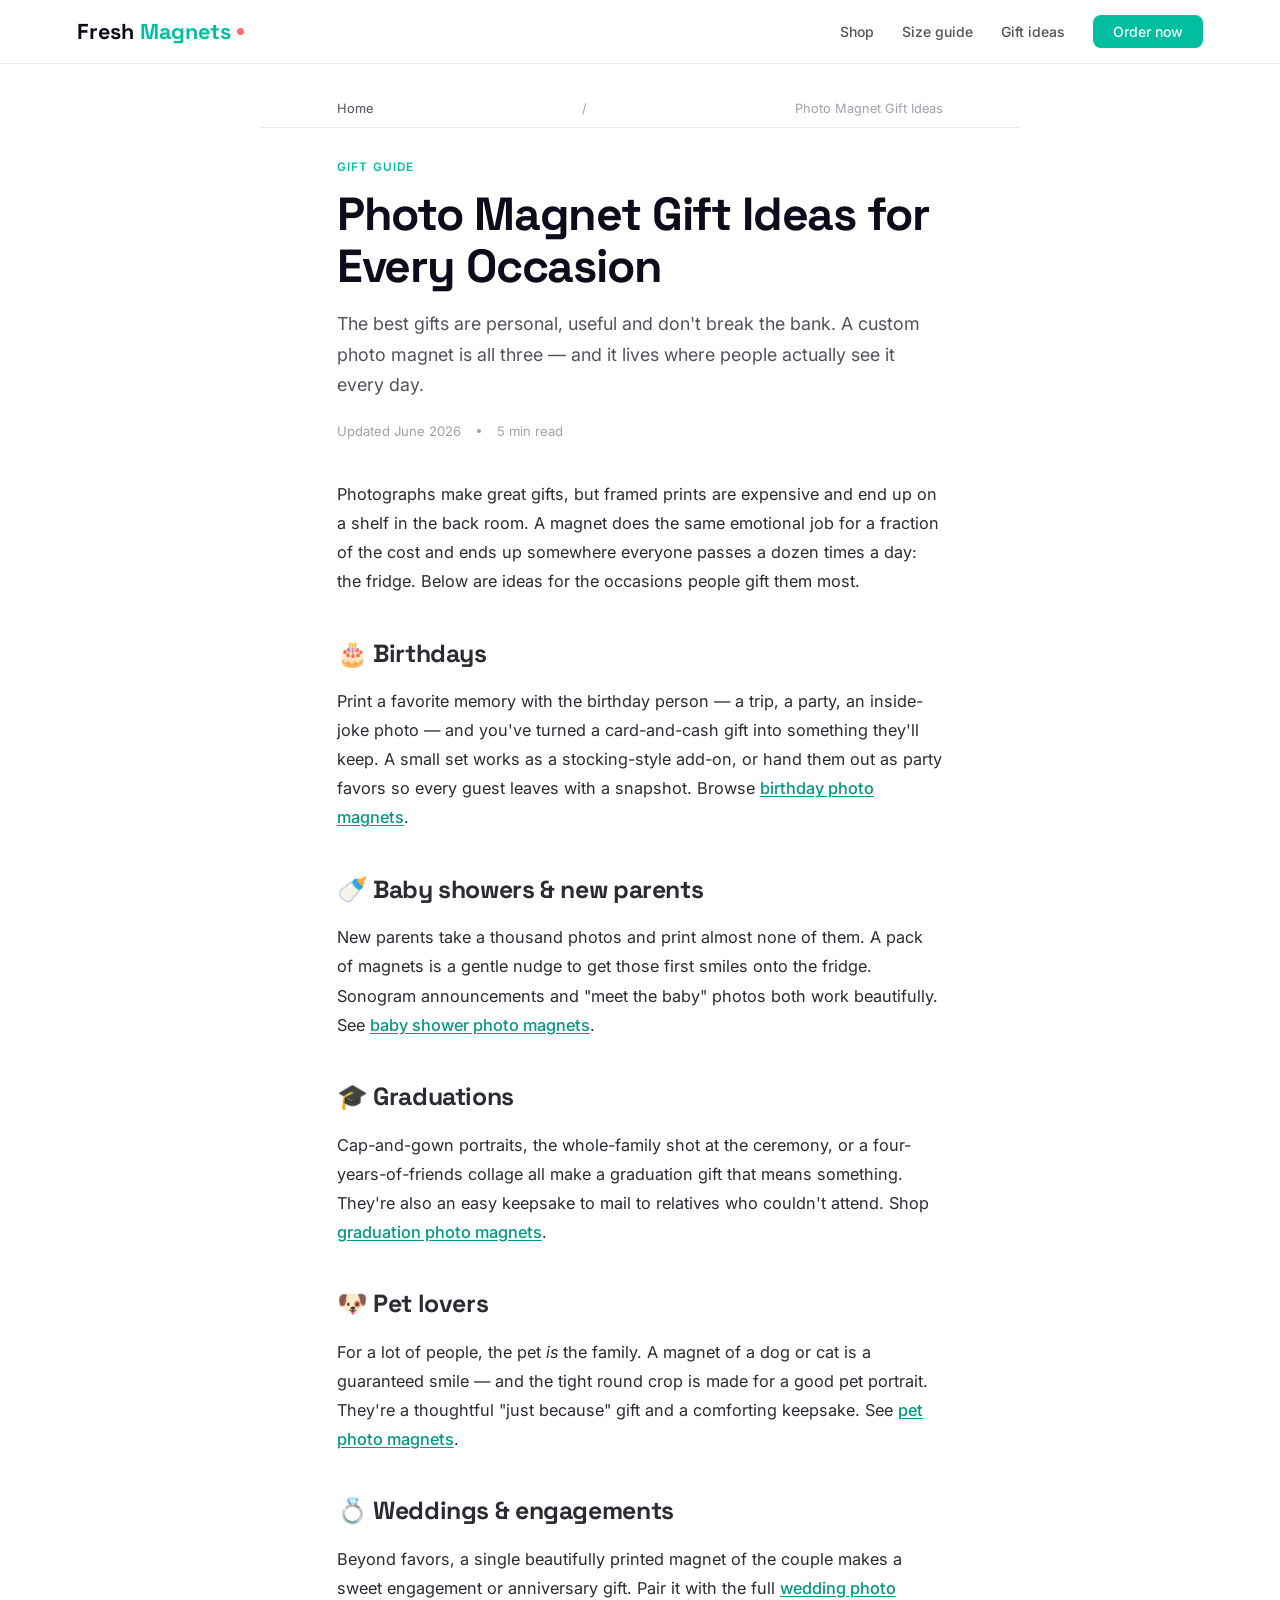
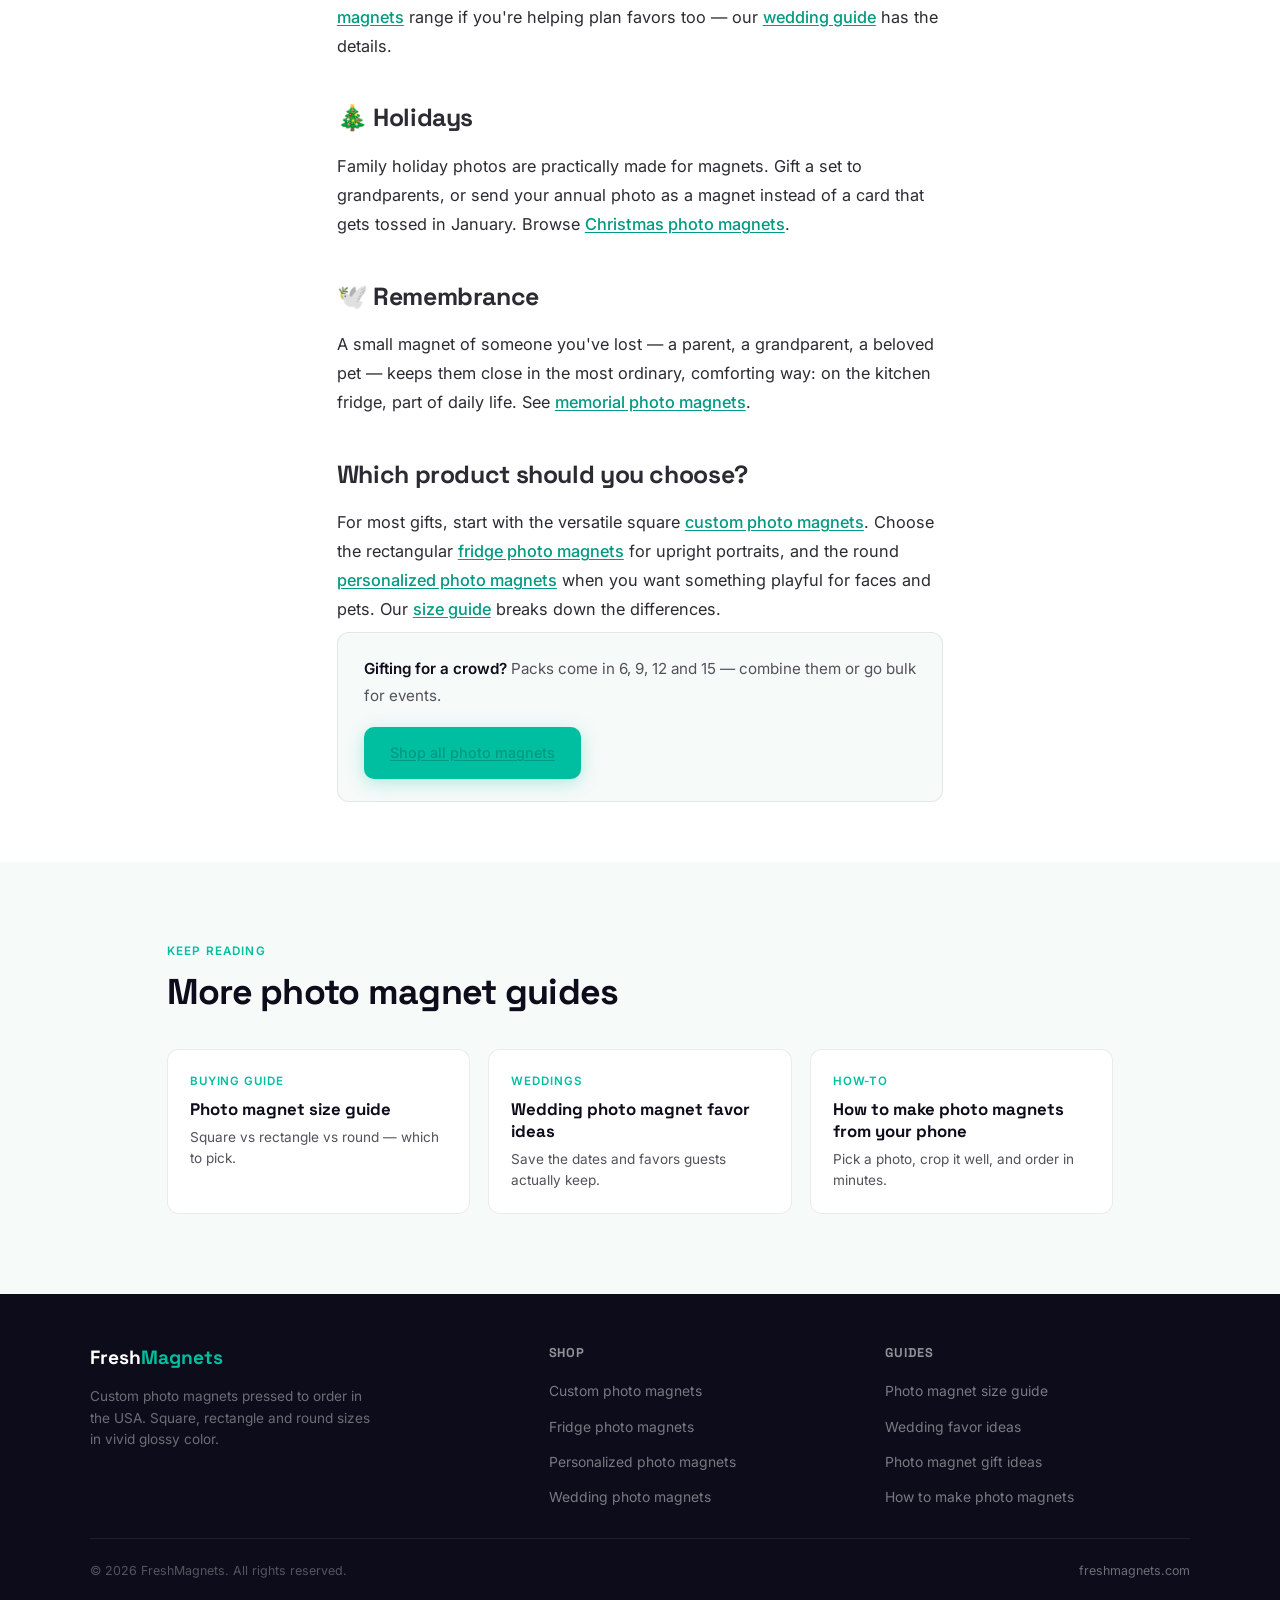
==== commit 6790a1b2: "Add files via upload" ====
--- a/index.html
+++ b/index.html
@@ -3,75 +3,43 @@
 <head>
 <meta charset="UTF-8" />
 <meta name="viewport" content="width=device-width, initial-scale=1.0" />
-<title>FreshMagnets — Custom Photo Magnets Made in the USA</title>
-<meta name="description" content="Turn your favorite photos into premium custom photo magnets. Three sizes, glossy full-color print, strong backing, pressed to order in the USA. Upload a photo and we handle the rest." />
-<link rel="canonical" href="https://freshmagnets.github.io/" />
+<title>Photo Magnet Gift Ideas for Every Occasion | FreshMagnets</title>
+<meta name="description" content="Thoughtful, affordable photo magnet gift ideas for birthdays, baby showers, graduations, pets, the holidays and more — personal gifts that live on the fridge." />
+<link rel="canonical" href="https://freshmagnets.github.io/gift-ideas/" />
 <meta name="robots" content="index, follow" />
-
-<!-- Open Graph -->
-<meta property="og:type" content="website" />
+<meta property="og:type" content="article" />
 <meta property="og:site_name" content="FreshMagnets" />
-<meta property="og:title" content="FreshMagnets — Custom Photo Magnets Made in the USA" />
-<meta property="og:description" content="Turn your photos into fridge magnets you will actually keep. Square, rectangle and round sizes, glossy print, pressed to order." />
-<meta property="og:url" content="https://freshmagnets.github.io/" />
+<meta property="og:title" content="Photo Magnet Gift Ideas for Every Occasion" />
+<meta property="og:description" content="Thoughtful, affordable photo magnet gifts for birthdays, baby showers, graduations, pets, the holidays and more." />
+<meta property="og:url" content="https://freshmagnets.github.io/gift-ideas/" />
 <meta property="og:image" content="https://cdn.shopify.com/s/files/1/0989/4628/5888/files/2-5x2-5.png?v=1781475413" />
 <meta name="twitter:card" content="summary_large_image" />
-<meta name="twitter:title" content="FreshMagnets — Custom Photo Magnets" />
-<meta name="twitter:description" content="Turn your photos into fridge magnets you will actually keep. Pressed to order in the USA." />
-<meta name="twitter:image" content="https://cdn.shopify.com/s/files/1/0989/4628/5888/files/2-5x2-5.png?v=1781475413" />
-
 <link rel="icon" type="image/svg+xml" href="/favicon.svg" />
 <link rel="preconnect" href="https://fonts.googleapis.com" />
 <link rel="preconnect" href="https://fonts.gstatic.com" crossorigin />
 <link href="https://fonts.googleapis.com/css2?family=Space+Grotesk:wght@400;500;600;700&family=Inter:wght@400;500;600&display=swap" rel="stylesheet" />
 <link rel="stylesheet" href="/styles.css" />
 <script src="https://analytics.ahrefs.com/analytics.js" data-key="Ue+dKrapkQAWfzw3NBwNlg" async></script>
-
-<!-- Structured data -->
 <script type="application/ld+json">
 {
   "@context": "https://schema.org",
   "@graph": [
     {
-      "@type": "Organization",
-      "@id": "https://freshmagnets.com/#organization",
-      "name": "FreshMagnets",
-      "url": "https://freshmagnets.com",
-      "logo": "https://freshmagnets.github.io/favicon.svg",
-      "description": "Custom photo magnets pressed to order in the USA in square, rectangle and round sizes.",
-      "sameAs": ["https://freshmagnets.github.io/"]
+      "@type": "BreadcrumbList",
+      "itemListElement": [
+        { "@type": "ListItem", "position": 1, "name": "Home", "item": "https://freshmagnets.github.io/" },
+        { "@type": "ListItem", "position": 2, "name": "Photo Magnet Gift Ideas", "item": "https://freshmagnets.github.io/gift-ideas/" }
+      ]
     },
     {
-      "@type": "WebSite",
-      "@id": "https://freshmagnets.github.io/#website",
-      "url": "https://freshmagnets.github.io/",
-      "name": "FreshMagnets",
-      "publisher": { "@id": "https://freshmagnets.com/#organization" }
-    },
-    {
-      "@type": "FAQPage",
-      "mainEntity": [
-        {
-          "@type": "Question",
-          "name": "What sizes do custom photo magnets come in?",
-          "acceptedAnswer": { "@type": "Answer", "text": "Three shapes: a 2.5 by 2.5 inch square (our most popular), a 2 by 3 inch rectangle in classic photo proportions, and a 2.25 inch round. You can mix sizes across one order." }
-        },
-        {
-          "@type": "Question",
-          "name": "How are the magnets made?",
-          "acceptedAnswer": { "@type": "Answer", "text": "Each magnet is printed in full color, pressed under a smooth glossy finish, and backed with a strong flexible magnet. They are pressed to order in the USA for indoor use, with no peeling, bending or fading." }
-        },
-        {
-          "@type": "Question",
-          "name": "How do I order photo magnets?",
-          "acceptedAnswer": { "@type": "Answer", "text": "Pick a size, choose a pack of 6, 9, 12 or 15, and upload your photo at checkout. Bright, high resolution images of faces and pets print best. We handle the rest." }
-        },
-        {
-          "@type": "Question",
-          "name": "Can I use photo magnets as wedding favors?",
-          "acceptedAnswer": { "@type": "Answer", "text": "Yes. Photo magnets are popular as wedding favors, save the dates and party favors. Order a larger pack so every guest can take one home." }
-        }
-      ]
+      "@type": "Article",
+      "headline": "Photo Magnet Gift Ideas for Every Occasion",
+      "description": "Thoughtful, affordable photo magnet gift ideas for birthdays, baby showers, graduations, pets, the holidays and more.",
+      "datePublished": "2026-06-16",
+      "dateModified": "2026-06-16",
+      "author": { "@type": "Organization", "name": "FreshMagnets" },
+      "publisher": { "@type": "Organization", "name": "FreshMagnets", "logo": { "@type": "ImageObject", "url": "https://freshmagnets.github.io/favicon.svg" } },
+      "mainEntityOfPage": "https://freshmagnets.github.io/gift-ideas/"
     }
   ]
 }
@@ -79,11 +47,8 @@
 </head>
 <body>
 
-<!-- Nav -->
 <nav>
-  <a href="/" class="nav-logo">
-    Fresh<em>Magnets</em><span class="dot"></span>
-  </a>
+  <a href="/" class="nav-logo">Fresh<em>Magnets</em><span class="dot"></span></a>
   <ul class="nav-links">
     <li class="hide-sm"><a href="https://freshmagnets.com/collections/photo-magnets">Shop</a></li>
     <li class="hide-sm"><a href="/size-guide/">Size guide</a></li>
@@ -92,229 +57,78 @@
   </ul>
 </nav>
 
-<!-- Hero -->
-<header class="hero-wrap">
-  <div>
-    <div class="hero-eyebrow">Pressed to order in the USA</div>
-    <h1 class="hero-title">
-      Your photos.<br>
-      <span class="hl">Magnets</span> worth keeping.
-    </h1>
-    <p class="hero-sub">
-      FreshMagnets turns your favorite moments into premium
-      <a href="https://freshmagnets.com/products/custom-photo-magnets">custom photo magnets</a>
-      you will actually want on your fridge. Pick a size, upload a photo,
-      and we press it in full glossy color and ship it to your door.
-    </p>
-    <div class="hero-btns">
-      <a href="https://freshmagnets.com/collections/photo-magnets" class="btn-p">Shop photo magnets</a>
-      <a href="/how-to/" class="btn-s">See how it works</a>
-    </div>
-    <div class="hero-stats">
-      <div>
-        <div class="stat-val">3 sizes</div>
-        <div class="stat-lbl">square, rectangle &amp; round</div>
-      </div>
-      <div>
-        <div class="stat-val">Made in USA</div>
-        <div class="stat-lbl">pressed to order</div>
-      </div>
-      <div>
-        <div class="stat-val">Glossy</div>
-        <div class="stat-lbl">full-color finish</div>
-      </div>
+<nav class="breadcrumb" aria-label="Breadcrumb">
+  <a href="/">Home</a> <span>/</span> Photo Magnet Gift Ideas
+</nav>
+
+<article class="article">
+  <div class="article-head">
+    <div class="article-eyebrow">Gift guide</div>
+    <h1>Photo Magnet Gift Ideas for Every Occasion</h1>
+    <p class="article-lede">The best gifts are personal, useful and don't break the bank. A custom photo magnet is all three — and it lives where people actually see it every day.</p>
+    <div class="article-meta">
+      <span>Updated June 2026</span><span class="dot-sep"></span><span>5 min read</span>
     </div>
   </div>
 
-  <!-- Polaroid scatter -->
-  <div class="hero-visual" aria-hidden="true">
-    <div class="scatter">
-      <div class="pol pol-a">
-        <div class="pol-img"></div>
-        <div class="pol-cap">summer 2024</div>
-        <div class="mag-tag">Magnet</div>
-      </div>
-      <div class="pol pol-b">
-        <div class="pol-img"></div>
-        <div class="pol-cap">family day</div>
-      </div>
-      <div class="pol pol-c">
-        <div class="pol-img"></div>
-        <div class="pol-cap">beach trip</div>
-      </div>
-      <div class="pol pol-d">
-        <div class="pol-img"></div>
-        <div class="pol-cap">best friends</div>
-      </div>
+  <div class="prose">
+    <p>Photographs make great gifts, but framed prints are expensive and end up on a shelf in the back room. A magnet does the same emotional job for a fraction of the cost and ends up somewhere everyone passes a dozen times a day: the fridge. Below are ideas for the occasions people gift them most.</p>
+
+    <h2>🎂 Birthdays</h2>
+    <p>Print a favorite memory with the birthday person — a trip, a party, an inside-joke photo — and you've turned a card-and-cash gift into something they'll keep. A small set works as a stocking-style add-on, or hand them out as party favors so every guest leaves with a snapshot. Browse <a href="https://freshmagnets.com/collections/birthday-photo-magnets">birthday photo magnets</a>.</p>
+
+    <h2>🍼 Baby showers &amp; new parents</h2>
+    <p>New parents take a thousand photos and print almost none of them. A pack of magnets is a gentle nudge to get those first smiles onto the fridge. Sonogram announcements and "meet the baby" photos both work beautifully. See <a href="https://freshmagnets.com/collections/baby-shower-photo-magnets">baby shower photo magnets</a>.</p>
+
+    <h2>🎓 Graduations</h2>
+    <p>Cap-and-gown portraits, the whole-family shot at the ceremony, or a four-years-of-friends collage all make a graduation gift that means something. They're also an easy keepsake to mail to relatives who couldn't attend. Shop <a href="https://freshmagnets.com/collections/graduation-photo-magnets">graduation photo magnets</a>.</p>
+
+    <h2>🐶 Pet lovers</h2>
+    <p>For a lot of people, the pet <em>is</em> the family. A magnet of a dog or cat is a guaranteed smile — and the tight round crop is made for a good pet portrait. They're a thoughtful "just because" gift and a comforting keepsake. See <a href="https://freshmagnets.com/collections/pet-photo-magnets">pet photo magnets</a>.</p>
+
+    <h2>💍 Weddings &amp; engagements</h2>
+    <p>Beyond favors, a single beautifully printed magnet of the couple makes a sweet engagement or anniversary gift. Pair it with the full <a href="https://freshmagnets.com/collections/wedding-photo-magnets">wedding photo magnets</a> range if you're helping plan favors too — our <a href="/wedding-photo-magnets/">wedding guide</a> has the details.</p>
+
+    <h2>🎄 Holidays</h2>
+    <p>Family holiday photos are practically made for magnets. Gift a set to grandparents, or send your annual photo as a magnet instead of a card that gets tossed in January. Browse <a href="https://freshmagnets.com/collections/christmas-photo-magnets">Christmas photo magnets</a>.</p>
+
+    <h2>🕊️ Remembrance</h2>
+    <p>A small magnet of someone you've lost — a parent, a grandparent, a beloved pet — keeps them close in the most ordinary, comforting way: on the kitchen fridge, part of daily life. See <a href="https://freshmagnets.com/collections/memorial-photo-magnets">memorial photo magnets</a>.</p>
+
+    <h2>Which product should you choose?</h2>
+    <p>For most gifts, start with the versatile square <a href="https://freshmagnets.com/products/custom-photo-magnets">custom photo magnets</a>. Choose the rectangular <a href="https://freshmagnets.com/products/fridge-photo-magnets">fridge photo magnets</a> for upright portraits, and the round <a href="https://freshmagnets.com/products/personalized-photo-magnets">personalized photo magnets</a> when you want something playful for faces and pets. Our <a href="/size-guide/">size guide</a> breaks down the differences.</p>
+
+    <div class="shop-callout">
+      <p><strong>Gifting for a crowd?</strong> Packs come in 6, 9, 12 and 15 — combine them or go bulk for events.</p>
+      <a href="https://freshmagnets.com/collections/photo-magnets" class="btn-p">Shop all photo magnets</a>
     </div>
   </div>
-</header>
+</article>
 
-<!-- Products -->
-<section class="products-bg" id="shop">
+<section class="related-bg">
   <div class="section-wrap">
-    <div class="products-header centered">
-      <div class="sec-label">Product lineup</div>
-      <h2 class="sec-title">Three shapes, endless memories</h2>
-      <p class="sec-sub">
-        Every magnet is printed in vivid full color, pressed under a smooth glossy
-        finish, and backed with a strong magnet that actually holds. Sold in packs
-        of 6, 9, 12 and 15 — mix sizes across one order.
-      </p>
-    </div>
-    <div class="products-grid">
-      <div class="prod-card pop">
-        <div class="prod-swatch ps-1">📸</div>
-        <h3 class="prod-name"><a href="https://freshmagnets.com/products/custom-photo-magnets">Custom Photo Magnets</a></h3>
-        <div class="prod-size">2.5&Prime; &times; 2.5&Prime; square</div>
-        <p class="prod-desc">Our most popular size — big enough to show faces beautifully, compact enough to build a whole gallery wall.</p>
-        <a href="https://freshmagnets.com/products/custom-photo-magnets" class="prod-link">Shop custom photo magnets →</a>
-      </div>
-      <div class="prod-card">
-        <div class="prod-swatch ps-2">🖼️</div>
-        <h3 class="prod-name"><a href="https://freshmagnets.com/products/fridge-photo-magnets">Fridge Photo Magnets</a></h3>
-        <div class="prod-size">2&Prime; &times; 3&Prime; rectangle</div>
-        <p class="prod-desc">Classic photo proportions, perfect for portraits, couples and travel shots that need room to breathe.</p>
-        <a href="https://freshmagnets.com/products/fridge-photo-magnets" class="prod-link">Shop fridge photo magnets →</a>
-      </div>
-      <div class="prod-card">
-        <div class="prod-swatch ps-3 circle">🔵</div>
-        <h3 class="prod-name"><a href="https://freshmagnets.com/products/personalized-photo-magnets">Personalized Photo Magnets</a></h3>
-        <div class="prod-size">2.25&Prime; round</div>
-        <p class="prod-desc">A playful round cut that stands out from every square on the fridge — a crowd favorite for party favors.</p>
-        <a href="https://freshmagnets.com/products/personalized-photo-magnets" class="prod-link">Shop personalized photo magnets →</a>
-      </div>
-    </div>
-  </div>
-</section>
-
-<!-- How it works -->
-<section>
-  <div class="section-wrap">
-    <div class="sec-label">Simple process</div>
-    <h2 class="sec-title">From photo to fridge in three steps</h2>
-    <p class="sec-sub">No apps or accounts needed. See the full walkthrough in our <a href="/how-to/">how to make photo magnets</a> guide.</p>
-    <div class="steps-grid">
-      <div class="step">
-        <div class="step-num">1</div>
-        <div class="step-title">Upload your photo</div>
-        <p class="step-desc">Pick any photo from your phone or computer. Bright, high-resolution images of faces and pets print sharpest — send the largest version you have.</p>
-      </div>
-      <div class="step">
-        <div class="step-num">2</div>
-        <div class="step-title">Choose your size</div>
-        <p class="step-desc">Square, rectangle or round, in packs of 6 to 15. Not sure which to pick? Our <a href="/size-guide/">size guide</a> walks through each shape.</p>
-      </div>
-      <div class="step">
-        <div class="step-num">3</div>
-        <div class="step-title">We press &amp; ship</div>
-        <p class="step-desc">Each magnet is pressed to order in full glossy color and shipped to your door. Fresh off the press.</p>
-      </div>
-    </div>
-  </div>
-</section>
-
-<!-- Why FreshMagnets -->
-<section class="why-dark">
-  <div class="section-wrap">
-    <div class="sec-label">Why FreshMagnets</div>
-    <h2 class="sec-title">Quality you can feel</h2>
-    <p class="sec-sub">We obsess over print color, magnet strength and durability so every magnet earns its spot on your fridge.</p>
-    <div class="why-grid">
-      <div class="why-card">
-        <div class="why-icon">🎨</div>
-        <div class="why-ttl">Vivid, true-to-life color</div>
-        <p class="why-body">Your photo is printed in full color and pressed under a smooth glossy finish that makes faces and colors really pop.</p>
-      </div>
-      <div class="why-card">
-        <div class="why-icon">💪</div>
-        <div class="why-ttl">A magnet that actually holds</div>
-        <p class="why-body">A strong, durable magnetic backing that stays securely in place on fridges and cabinets and will not slide.</p>
-      </div>
-      <div class="why-card">
-        <div class="why-icon">🇺🇸</div>
-        <div class="why-ttl">Pressed to order in the USA</div>
-        <p class="why-body">Built for indoor use and made fresh from your photo, with no peeling, bending or fading over time.</p>
-      </div>
-      <div class="why-card">
-        <div class="why-icon">📦</div>
-        <div class="why-ttl">Built to last</div>
-        <p class="why-body">Premium materials and a protective finish mean your memories arrive ready to display and keep for years.</p>
-      </div>
-    </div>
-  </div>
-</section>
-
-<!-- Shop by occasion -->
-<section>
-  <div class="section-wrap">
-    <div class="sec-label">Shop by occasion</div>
-    <h2 class="sec-title">A magnet for every moment</h2>
-    <p class="sec-sub">
-      From elegant <a href="https://freshmagnets.com/collections/wedding-photo-magnets">wedding photo magnets</a>
-      to playful party favors, there is a set for every celebration.
-    </p>
-    <div class="occ-grid">
-      <a class="occ-card" href="https://freshmagnets.com/collections/wedding-photo-magnets"><span class="occ-emoji">💍</span> Wedding</a>
-      <a class="occ-card" href="https://freshmagnets.com/collections/save-the-date-photo-magnets"><span class="occ-emoji">💌</span> Save the date</a>
-      <a class="occ-card" href="https://freshmagnets.com/collections/birthday-photo-magnets"><span class="occ-emoji">🎂</span> Birthday</a>
-      <a class="occ-card" href="https://freshmagnets.com/collections/baby-shower-photo-magnets"><span class="occ-emoji">🍼</span> Baby shower</a>
-      <a class="occ-card" href="https://freshmagnets.com/collections/graduation-photo-magnets"><span class="occ-emoji">🎓</span> Graduation</a>
-      <a class="occ-card" href="https://freshmagnets.com/collections/pet-photo-magnets"><span class="occ-emoji">🐶</span> Pets</a>
-      <a class="occ-card" href="https://freshmagnets.com/collections/christmas-photo-magnets"><span class="occ-emoji">🎄</span> Christmas</a>
-      <a class="occ-card" href="https://freshmagnets.com/collections/memorial-photo-magnets"><span class="occ-emoji">🕊️</span> Memorial</a>
-      <a class="occ-card" href="https://freshmagnets.com/collections/photo-booth-magnets"><span class="occ-emoji">📷</span> Photo booth</a>
-      <a class="occ-card" href="https://freshmagnets.com/collections/bulk-photo-magnets"><span class="occ-emoji">📦</span> Bulk</a>
-    </div>
-  </div>
-</section>
-
-<!-- Use cases -->
-<section class="products-bg">
-  <div class="section-wrap">
-    <div class="sec-label">Made for</div>
-    <h2 class="sec-title">Every moment worth keeping</h2>
-    <p class="sec-sub">
-      Fresh Magnets are for anyone who wants their photos off the phone and onto
-      something real. Need ideas? Browse our <a href="/gift-ideas/">photo magnet gift ideas</a>.
-    </p>
-    <div class="uc-grid">
-      <a class="uc-card uc-1" href="https://freshmagnets.com/products/custom-photo-magnets">
-        <div class="uc-fill">👨&#x200D;👩&#x200D;👧&#x200D;👦</div>
-        <div class="uc-lbl">Family memories</div>
+    <div class="sec-label">Keep reading</div>
+    <h2 class="sec-title">More photo magnet guides</h2>
+    <div class="related-grid">
+      <a class="related-card" href="/size-guide/">
+        <div class="related-kicker">Buying guide</div>
+        <div class="related-title">Photo magnet size guide</div>
+        <div class="related-desc">Square vs rectangle vs round — which to pick.</div>
       </a>
-      <a class="uc-card uc-2" href="https://freshmagnets.com/collections/wedding-photo-magnets">
-        <div class="uc-fill">🎁</div>
-        <div class="uc-lbl">Gifts &amp; favors</div>
+      <a class="related-card" href="/wedding-photo-magnets/">
+        <div class="related-kicker">Weddings</div>
+        <div class="related-title">Wedding photo magnet favor ideas</div>
+        <div class="related-desc">Save the dates and favors guests actually keep.</div>
       </a>
-      <a class="uc-card uc-3" href="https://freshmagnets.com/collections/pet-photo-magnets">
-        <div class="uc-fill">🐶</div>
-        <div class="uc-lbl">Pet portraits</div>
-      </a>
-      <a class="uc-card uc-4" href="https://freshmagnets.com/products/fridge-photo-magnets">
-        <div class="uc-fill">✈️</div>
-        <div class="uc-lbl">Travel collections</div>
+      <a class="related-card" href="/how-to/">
+        <div class="related-kicker">How-to</div>
+        <div class="related-title">How to make photo magnets from your phone</div>
+        <div class="related-desc">Pick a photo, crop it well, and order in minutes.</div>
       </a>
     </div>
   </div>
 </section>
 
-<!-- CTA band -->
-<section class="cta-band">
-  <div class="section-wrap cta-inner">
-    <div class="sec-label">Fresh off the press</div>
-    <h2 class="sec-title">Ready to turn your photos into magnets?</h2>
-    <p class="sec-sub" style="margin:0 auto;">
-      Upload a photo and we handle the rest — pressed to order and shipped to your door.
-    </p>
-    <div class="cta-btns">
-      <a href="https://freshmagnets.com/products/custom-photo-magnets" class="btn-p">Start with the square size</a>
-      <a href="/size-guide/" class="btn-s">Compare all three sizes</a>
-    </div>
-  </div>
-</section>
-
-<!-- Footer -->
 <footer>
   <div class="footer-top">
     <div class="footer-brand">
@@ -328,7 +142,6 @@
         <li><a href="https://freshmagnets.com/products/fridge-photo-magnets">Fridge photo magnets</a></li>
         <li><a href="https://freshmagnets.com/products/personalized-photo-magnets">Personalized photo magnets</a></li>
         <li><a href="https://freshmagnets.com/collections/wedding-photo-magnets">Wedding photo magnets</a></li>
-        <li><a href="https://freshmagnets.com/collections/bulk-photo-magnets">Bulk photo magnets</a></li>
       </ul>
     </div>
     <div class="footer-col">
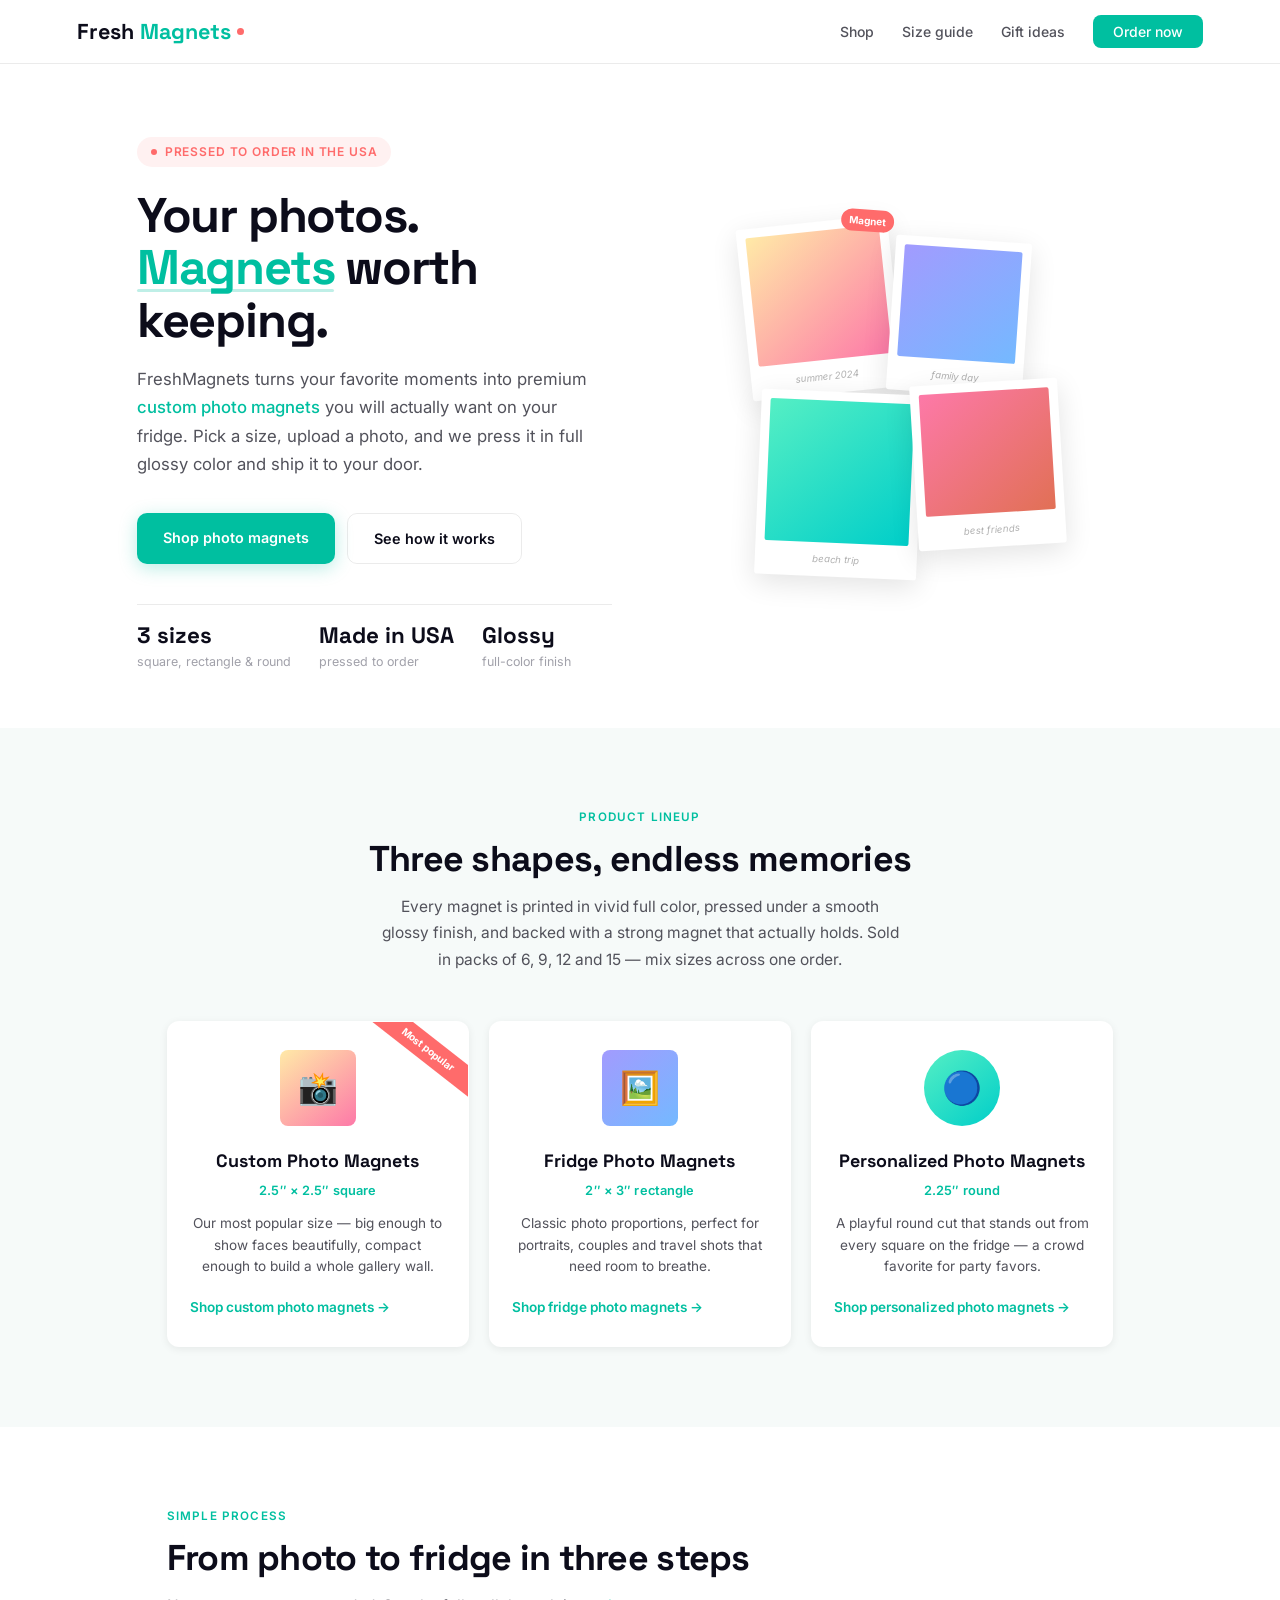
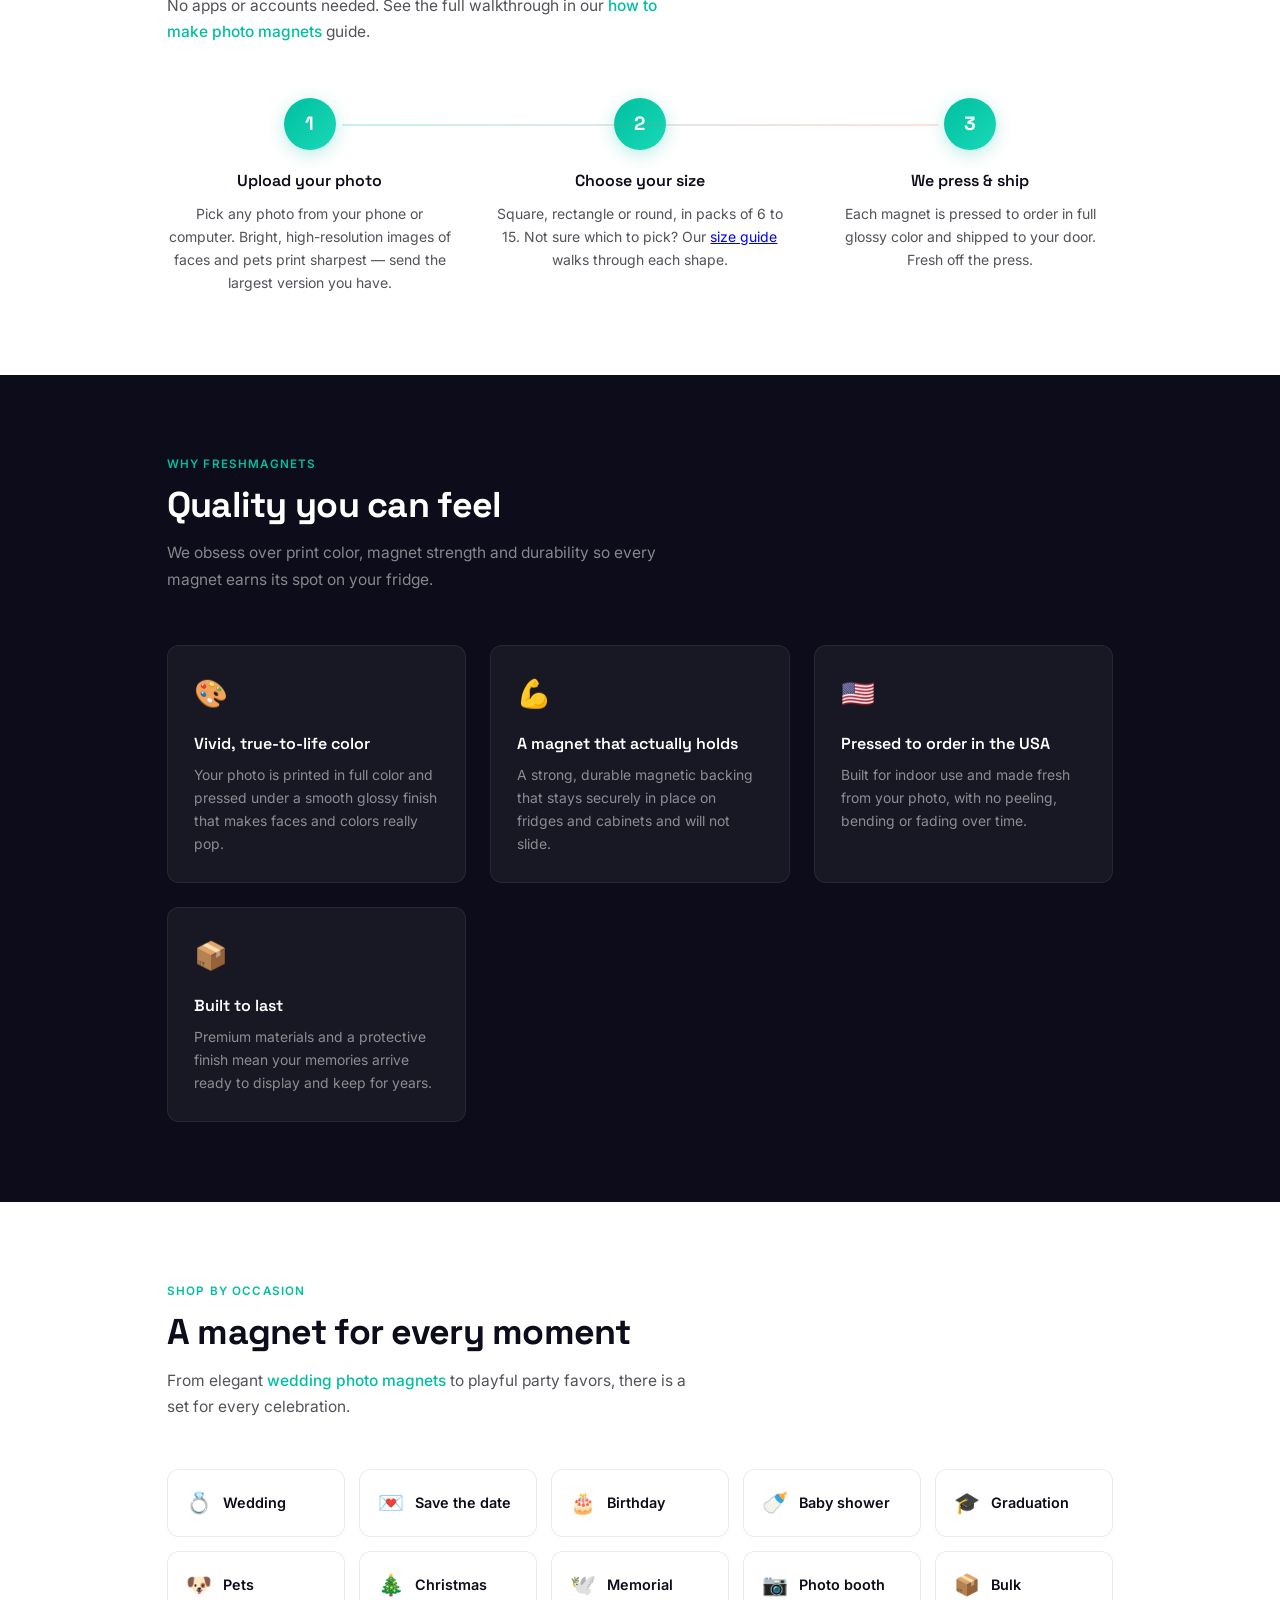
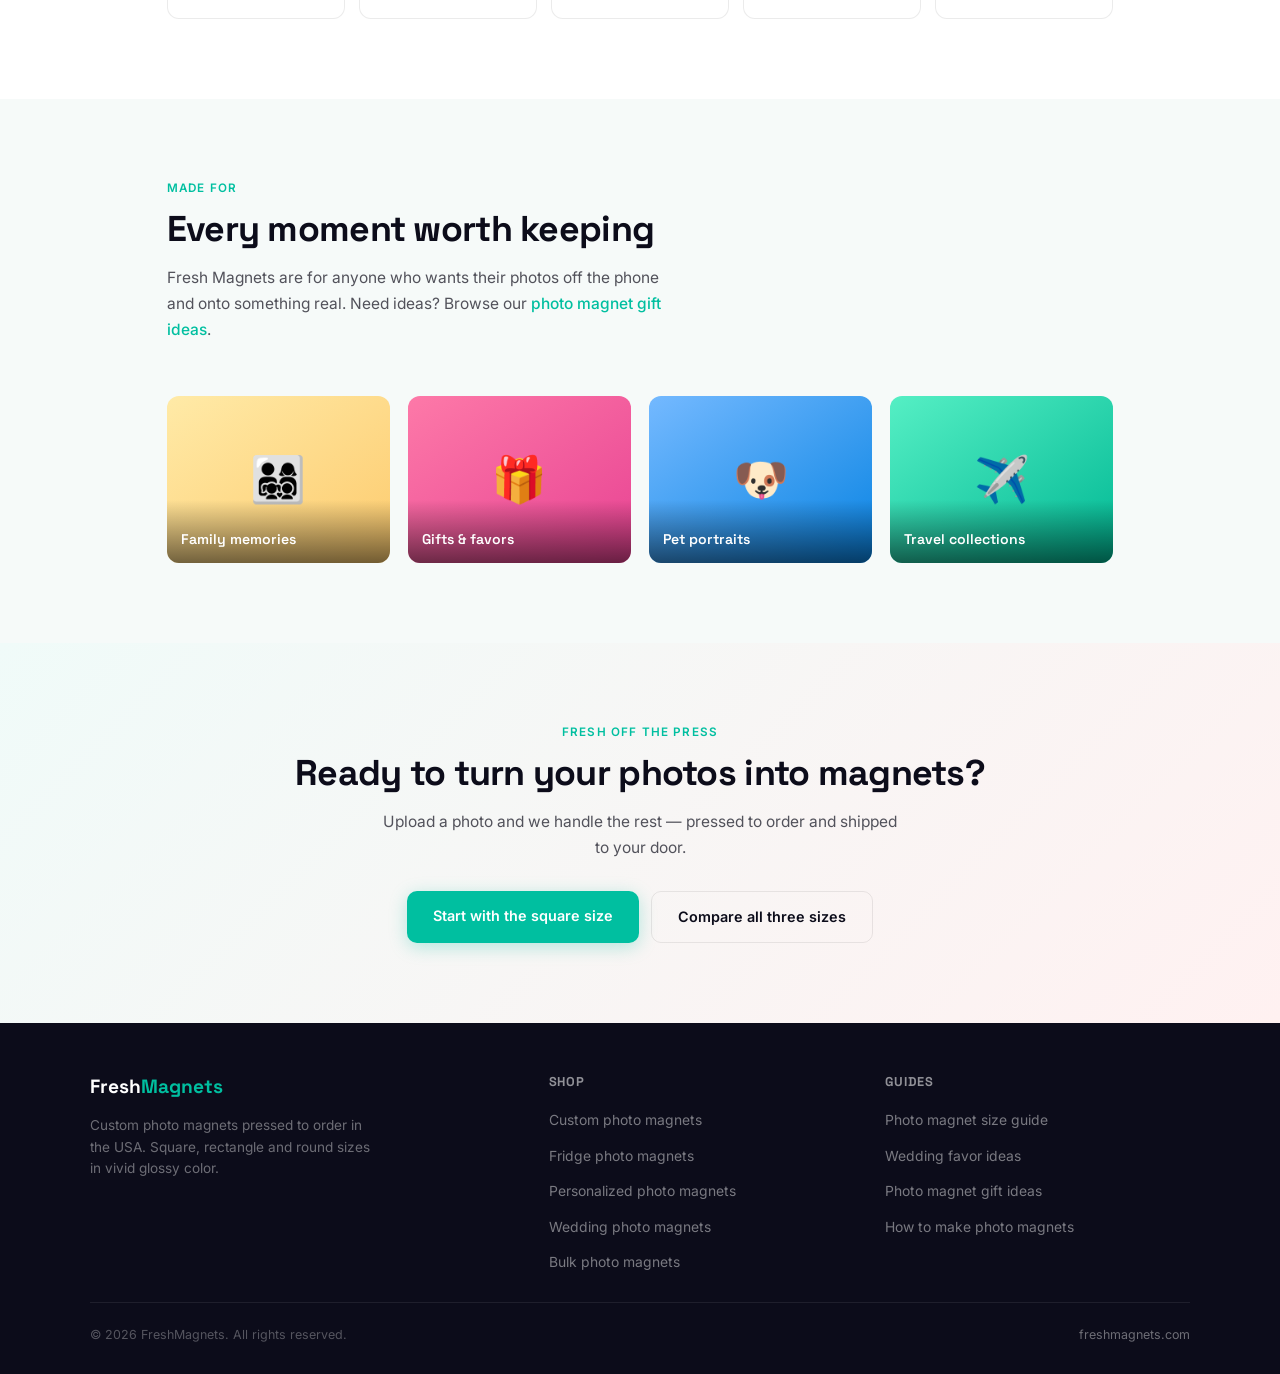
==== commit cdf9054c: "Add files via upload" ====
--- a/index.html
+++ b/index.html
@@ -3,43 +3,75 @@
 <head>
 <meta charset="UTF-8" />
 <meta name="viewport" content="width=device-width, initial-scale=1.0" />
-<title>Photo Magnet Gift Ideas for Every Occasion | FreshMagnets</title>
-<meta name="description" content="Thoughtful, affordable photo magnet gift ideas for birthdays, baby showers, graduations, pets, the holidays and more — personal gifts that live on the fridge." />
-<link rel="canonical" href="https://freshmagnets.github.io/gift-ideas/" />
+<title>FreshMagnets — Custom Photo Magnets Made in the USA</title>
+<meta name="description" content="Turn your favorite photos into premium custom photo magnets. Three sizes, glossy full-color print, strong backing, pressed to order in the USA. Upload a photo and we handle the rest." />
+<link rel="canonical" href="https://freshmagnets.github.io/" />
 <meta name="robots" content="index, follow" />
-<meta property="og:type" content="article" />
+
+<!-- Open Graph -->
+<meta property="og:type" content="website" />
 <meta property="og:site_name" content="FreshMagnets" />
-<meta property="og:title" content="Photo Magnet Gift Ideas for Every Occasion" />
-<meta property="og:description" content="Thoughtful, affordable photo magnet gifts for birthdays, baby showers, graduations, pets, the holidays and more." />
-<meta property="og:url" content="https://freshmagnets.github.io/gift-ideas/" />
+<meta property="og:title" content="FreshMagnets — Custom Photo Magnets Made in the USA" />
+<meta property="og:description" content="Turn your photos into fridge magnets you will actually keep. Square, rectangle and round sizes, glossy print, pressed to order." />
+<meta property="og:url" content="https://freshmagnets.github.io/" />
 <meta property="og:image" content="https://cdn.shopify.com/s/files/1/0989/4628/5888/files/2-5x2-5.png?v=1781475413" />
 <meta name="twitter:card" content="summary_large_image" />
+<meta name="twitter:title" content="FreshMagnets — Custom Photo Magnets" />
+<meta name="twitter:description" content="Turn your photos into fridge magnets you will actually keep. Pressed to order in the USA." />
+<meta name="twitter:image" content="https://cdn.shopify.com/s/files/1/0989/4628/5888/files/2-5x2-5.png?v=1781475413" />
+
 <link rel="icon" type="image/svg+xml" href="/favicon.svg" />
 <link rel="preconnect" href="https://fonts.googleapis.com" />
 <link rel="preconnect" href="https://fonts.gstatic.com" crossorigin />
 <link href="https://fonts.googleapis.com/css2?family=Space+Grotesk:wght@400;500;600;700&family=Inter:wght@400;500;600&display=swap" rel="stylesheet" />
 <link rel="stylesheet" href="/styles.css" />
 <script src="https://analytics.ahrefs.com/analytics.js" data-key="Ue+dKrapkQAWfzw3NBwNlg" async></script>
+
+<!-- Structured data -->
 <script type="application/ld+json">
 {
   "@context": "https://schema.org",
   "@graph": [
     {
-      "@type": "BreadcrumbList",
-      "itemListElement": [
-        { "@type": "ListItem", "position": 1, "name": "Home", "item": "https://freshmagnets.github.io/" },
-        { "@type": "ListItem", "position": 2, "name": "Photo Magnet Gift Ideas", "item": "https://freshmagnets.github.io/gift-ideas/" }
-      ]
+      "@type": "Organization",
+      "@id": "https://freshmagnets.com/#organization",
+      "name": "FreshMagnets",
+      "url": "https://freshmagnets.com",
+      "logo": "https://freshmagnets.github.io/favicon.svg",
+      "description": "Custom photo magnets pressed to order in the USA in square, rectangle and round sizes.",
+      "sameAs": ["https://freshmagnets.github.io/"]
     },
     {
-      "@type": "Article",
-      "headline": "Photo Magnet Gift Ideas for Every Occasion",
-      "description": "Thoughtful, affordable photo magnet gift ideas for birthdays, baby showers, graduations, pets, the holidays and more.",
-      "datePublished": "2026-06-16",
-      "dateModified": "2026-06-16",
-      "author": { "@type": "Organization", "name": "FreshMagnets" },
-      "publisher": { "@type": "Organization", "name": "FreshMagnets", "logo": { "@type": "ImageObject", "url": "https://freshmagnets.github.io/favicon.svg" } },
-      "mainEntityOfPage": "https://freshmagnets.github.io/gift-ideas/"
+      "@type": "WebSite",
+      "@id": "https://freshmagnets.github.io/#website",
+      "url": "https://freshmagnets.github.io/",
+      "name": "FreshMagnets",
+      "publisher": { "@id": "https://freshmagnets.com/#organization" }
+    },
+    {
+      "@type": "FAQPage",
+      "mainEntity": [
+        {
+          "@type": "Question",
+          "name": "What sizes do custom photo magnets come in?",
+          "acceptedAnswer": { "@type": "Answer", "text": "Three shapes: a 2.5 by 2.5 inch square (our most popular), a 2 by 3 inch rectangle in classic photo proportions, and a 2.25 inch round. You can mix sizes across one order." }
+        },
+        {
+          "@type": "Question",
+          "name": "How are the magnets made?",
+          "acceptedAnswer": { "@type": "Answer", "text": "Each magnet is printed in full color, pressed under a smooth glossy finish, and backed with a strong flexible magnet. They are pressed to order in the USA for indoor use, with no peeling, bending or fading." }
+        },
+        {
+          "@type": "Question",
+          "name": "How do I order photo magnets?",
+          "acceptedAnswer": { "@type": "Answer", "text": "Pick a size, choose a pack of 6, 9, 12 or 15, and upload your photo at checkout. Bright, high resolution images of faces and pets print best. We handle the rest." }
+        },
+        {
+          "@type": "Question",
+          "name": "Can I use photo magnets as wedding favors?",
+          "acceptedAnswer": { "@type": "Answer", "text": "Yes. Photo magnets are popular as wedding favors, save the dates and party favors. Order a larger pack so every guest can take one home." }
+        }
+      ]
     }
   ]
 }
@@ -47,8 +79,11 @@
 </head>
 <body>
 
+<!-- Nav -->
 <nav>
-  <a href="/" class="nav-logo">Fresh<em>Magnets</em><span class="dot"></span></a>
+  <a href="/" class="nav-logo">
+    Fresh<em>Magnets</em><span class="dot"></span>
+  </a>
   <ul class="nav-links">
     <li class="hide-sm"><a href="https://freshmagnets.com/collections/photo-magnets">Shop</a></li>
     <li class="hide-sm"><a href="/size-guide/">Size guide</a></li>
@@ -57,78 +92,229 @@
   </ul>
 </nav>
 
-<nav class="breadcrumb" aria-label="Breadcrumb">
-  <a href="/">Home</a> <span>/</span> Photo Magnet Gift Ideas
-</nav>
-
-<article class="article">
-  <div class="article-head">
-    <div class="article-eyebrow">Gift guide</div>
-    <h1>Photo Magnet Gift Ideas for Every Occasion</h1>
-    <p class="article-lede">The best gifts are personal, useful and don't break the bank. A custom photo magnet is all three — and it lives where people actually see it every day.</p>
-    <div class="article-meta">
-      <span>Updated June 2026</span><span class="dot-sep"></span><span>5 min read</span>
-    </div>
-  </div>
-
-  <div class="prose">
-    <p>Photographs make great gifts, but framed prints are expensive and end up on a shelf in the back room. A magnet does the same emotional job for a fraction of the cost and ends up somewhere everyone passes a dozen times a day: the fridge. Below are ideas for the occasions people gift them most.</p>
-
-    <h2>🎂 Birthdays</h2>
-    <p>Print a favorite memory with the birthday person — a trip, a party, an inside-joke photo — and you've turned a card-and-cash gift into something they'll keep. A small set works as a stocking-style add-on, or hand them out as party favors so every guest leaves with a snapshot. Browse <a href="https://freshmagnets.com/collections/birthday-photo-magnets">birthday photo magnets</a>.</p>
-
-    <h2>🍼 Baby showers &amp; new parents</h2>
-    <p>New parents take a thousand photos and print almost none of them. A pack of magnets is a gentle nudge to get those first smiles onto the fridge. Sonogram announcements and "meet the baby" photos both work beautifully. See <a href="https://freshmagnets.com/collections/baby-shower-photo-magnets">baby shower photo magnets</a>.</p>
-
-    <h2>🎓 Graduations</h2>
-    <p>Cap-and-gown portraits, the whole-family shot at the ceremony, or a four-years-of-friends collage all make a graduation gift that means something. They're also an easy keepsake to mail to relatives who couldn't attend. Shop <a href="https://freshmagnets.com/collections/graduation-photo-magnets">graduation photo magnets</a>.</p>
-
-    <h2>🐶 Pet lovers</h2>
-    <p>For a lot of people, the pet <em>is</em> the family. A magnet of a dog or cat is a guaranteed smile — and the tight round crop is made for a good pet portrait. They're a thoughtful "just because" gift and a comforting keepsake. See <a href="https://freshmagnets.com/collections/pet-photo-magnets">pet photo magnets</a>.</p>
-
-    <h2>💍 Weddings &amp; engagements</h2>
-    <p>Beyond favors, a single beautifully printed magnet of the couple makes a sweet engagement or anniversary gift. Pair it with the full <a href="https://freshmagnets.com/collections/wedding-photo-magnets">wedding photo magnets</a> range if you're helping plan favors too — our <a href="/wedding-photo-magnets/">wedding guide</a> has the details.</p>
-
-    <h2>🎄 Holidays</h2>
-    <p>Family holiday photos are practically made for magnets. Gift a set to grandparents, or send your annual photo as a magnet instead of a card that gets tossed in January. Browse <a href="https://freshmagnets.com/collections/christmas-photo-magnets">Christmas photo magnets</a>.</p>
-
-    <h2>🕊️ Remembrance</h2>
-    <p>A small magnet of someone you've lost — a parent, a grandparent, a beloved pet — keeps them close in the most ordinary, comforting way: on the kitchen fridge, part of daily life. See <a href="https://freshmagnets.com/collections/memorial-photo-magnets">memorial photo magnets</a>.</p>
-
-    <h2>Which product should you choose?</h2>
-    <p>For most gifts, start with the versatile square <a href="https://freshmagnets.com/products/custom-photo-magnets">custom photo magnets</a>. Choose the rectangular <a href="https://freshmagnets.com/products/fridge-photo-magnets">fridge photo magnets</a> for upright portraits, and the round <a href="https://freshmagnets.com/products/personalized-photo-magnets">personalized photo magnets</a> when you want something playful for faces and pets. Our <a href="/size-guide/">size guide</a> breaks down the differences.</p>
-
-    <div class="shop-callout">
-      <p><strong>Gifting for a crowd?</strong> Packs come in 6, 9, 12 and 15 — combine them or go bulk for events.</p>
-      <a href="https://freshmagnets.com/collections/photo-magnets" class="btn-p">Shop all photo magnets</a>
-    </div>
-  </div>
-</article>
-
-<section class="related-bg">
-  <div class="section-wrap">
-    <div class="sec-label">Keep reading</div>
-    <h2 class="sec-title">More photo magnet guides</h2>
-    <div class="related-grid">
-      <a class="related-card" href="/size-guide/">
-        <div class="related-kicker">Buying guide</div>
-        <div class="related-title">Photo magnet size guide</div>
-        <div class="related-desc">Square vs rectangle vs round — which to pick.</div>
+<!-- Hero -->
+<header class="hero-wrap">
+  <div>
+    <div class="hero-eyebrow">Pressed to order in the USA</div>
+    <h1 class="hero-title">
+      Your photos.<br>
+      <span class="hl">Magnets</span> worth keeping.
+    </h1>
+    <p class="hero-sub">
+      FreshMagnets turns your favorite moments into premium
+      <a href="https://freshmagnets.com/products/custom-photo-magnets">custom photo magnets</a>
+      you will actually want on your fridge. Pick a size, upload a photo,
+      and we press it in full glossy color and ship it to your door.
+    </p>
+    <div class="hero-btns">
+      <a href="https://freshmagnets.com/collections/photo-magnets" class="btn-p">Shop photo magnets</a>
+      <a href="/how-to/" class="btn-s">See how it works</a>
+    </div>
+    <div class="hero-stats">
+      <div>
+        <div class="stat-val">3 sizes</div>
+        <div class="stat-lbl">square, rectangle &amp; round</div>
+      </div>
+      <div>
+        <div class="stat-val">Made in USA</div>
+        <div class="stat-lbl">pressed to order</div>
+      </div>
+      <div>
+        <div class="stat-val">Glossy</div>
+        <div class="stat-lbl">full-color finish</div>
+      </div>
+    </div>
+  </div>
+
+  <!-- Polaroid scatter -->
+  <div class="hero-visual" aria-hidden="true">
+    <div class="scatter">
+      <div class="pol pol-a">
+        <div class="pol-img"></div>
+        <div class="pol-cap">summer 2024</div>
+        <div class="mag-tag">Magnet</div>
+      </div>
+      <div class="pol pol-b">
+        <div class="pol-img"></div>
+        <div class="pol-cap">family day</div>
+      </div>
+      <div class="pol pol-c">
+        <div class="pol-img"></div>
+        <div class="pol-cap">beach trip</div>
+      </div>
+      <div class="pol pol-d">
+        <div class="pol-img"></div>
+        <div class="pol-cap">best friends</div>
+      </div>
+    </div>
+  </div>
+</header>
+
+<!-- Products -->
+<section class="products-bg" id="shop">
+  <div class="section-wrap">
+    <div class="products-header centered">
+      <div class="sec-label">Product lineup</div>
+      <h2 class="sec-title">Three shapes, endless memories</h2>
+      <p class="sec-sub">
+        Every magnet is printed in vivid full color, pressed under a smooth glossy
+        finish, and backed with a strong magnet that actually holds. Sold in packs
+        of 6, 9, 12 and 15 — mix sizes across one order.
+      </p>
+    </div>
+    <div class="products-grid">
+      <div class="prod-card pop">
+        <div class="prod-swatch ps-1">📸</div>
+        <h3 class="prod-name"><a href="https://freshmagnets.com/products/custom-photo-magnets">Custom Photo Magnets</a></h3>
+        <div class="prod-size">2.5&Prime; &times; 2.5&Prime; square</div>
+        <p class="prod-desc">Our most popular size — big enough to show faces beautifully, compact enough to build a whole gallery wall.</p>
+        <a href="https://freshmagnets.com/products/custom-photo-magnets" class="prod-link">Shop custom photo magnets →</a>
+      </div>
+      <div class="prod-card">
+        <div class="prod-swatch ps-2">🖼️</div>
+        <h3 class="prod-name"><a href="https://freshmagnets.com/products/fridge-photo-magnets">Fridge Photo Magnets</a></h3>
+        <div class="prod-size">2&Prime; &times; 3&Prime; rectangle</div>
+        <p class="prod-desc">Classic photo proportions, perfect for portraits, couples and travel shots that need room to breathe.</p>
+        <a href="https://freshmagnets.com/products/fridge-photo-magnets" class="prod-link">Shop fridge photo magnets →</a>
+      </div>
+      <div class="prod-card">
+        <div class="prod-swatch ps-3 circle">🔵</div>
+        <h3 class="prod-name"><a href="https://freshmagnets.com/products/personalized-photo-magnets">Personalized Photo Magnets</a></h3>
+        <div class="prod-size">2.25&Prime; round</div>
+        <p class="prod-desc">A playful round cut that stands out from every square on the fridge — a crowd favorite for party favors.</p>
+        <a href="https://freshmagnets.com/products/personalized-photo-magnets" class="prod-link">Shop personalized photo magnets →</a>
+      </div>
+    </div>
+  </div>
+</section>
+
+<!-- How it works -->
+<section>
+  <div class="section-wrap">
+    <div class="sec-label">Simple process</div>
+    <h2 class="sec-title">From photo to fridge in three steps</h2>
+    <p class="sec-sub">No apps or accounts needed. See the full walkthrough in our <a href="/how-to/">how to make photo magnets</a> guide.</p>
+    <div class="steps-grid">
+      <div class="step">
+        <div class="step-num">1</div>
+        <div class="step-title">Upload your photo</div>
+        <p class="step-desc">Pick any photo from your phone or computer. Bright, high-resolution images of faces and pets print sharpest — send the largest version you have.</p>
+      </div>
+      <div class="step">
+        <div class="step-num">2</div>
+        <div class="step-title">Choose your size</div>
+        <p class="step-desc">Square, rectangle or round, in packs of 6 to 15. Not sure which to pick? Our <a href="/size-guide/">size guide</a> walks through each shape.</p>
+      </div>
+      <div class="step">
+        <div class="step-num">3</div>
+        <div class="step-title">We press &amp; ship</div>
+        <p class="step-desc">Each magnet is pressed to order in full glossy color and shipped to your door. Fresh off the press.</p>
+      </div>
+    </div>
+  </div>
+</section>
+
+<!-- Why FreshMagnets -->
+<section class="why-dark">
+  <div class="section-wrap">
+    <div class="sec-label">Why FreshMagnets</div>
+    <h2 class="sec-title">Quality you can feel</h2>
+    <p class="sec-sub">We obsess over print color, magnet strength and durability so every magnet earns its spot on your fridge.</p>
+    <div class="why-grid">
+      <div class="why-card">
+        <div class="why-icon">🎨</div>
+        <div class="why-ttl">Vivid, true-to-life color</div>
+        <p class="why-body">Your photo is printed in full color and pressed under a smooth glossy finish that makes faces and colors really pop.</p>
+      </div>
+      <div class="why-card">
+        <div class="why-icon">💪</div>
+        <div class="why-ttl">A magnet that actually holds</div>
+        <p class="why-body">A strong, durable magnetic backing that stays securely in place on fridges and cabinets and will not slide.</p>
+      </div>
+      <div class="why-card">
+        <div class="why-icon">🇺🇸</div>
+        <div class="why-ttl">Pressed to order in the USA</div>
+        <p class="why-body">Built for indoor use and made fresh from your photo, with no peeling, bending or fading over time.</p>
+      </div>
+      <div class="why-card">
+        <div class="why-icon">📦</div>
+        <div class="why-ttl">Built to last</div>
+        <p class="why-body">Premium materials and a protective finish mean your memories arrive ready to display and keep for years.</p>
+      </div>
+    </div>
+  </div>
+</section>
+
+<!-- Shop by occasion -->
+<section>
+  <div class="section-wrap">
+    <div class="sec-label">Shop by occasion</div>
+    <h2 class="sec-title">A magnet for every moment</h2>
+    <p class="sec-sub">
+      From elegant <a href="https://freshmagnets.com/collections/wedding-photo-magnets">wedding photo magnets</a>
+      to playful party favors, there is a set for every celebration.
+    </p>
+    <div class="occ-grid">
+      <a class="occ-card" href="https://freshmagnets.com/collections/wedding-photo-magnets"><span class="occ-emoji">💍</span> Wedding</a>
+      <a class="occ-card" href="https://freshmagnets.com/collections/save-the-date-photo-magnets"><span class="occ-emoji">💌</span> Save the date</a>
+      <a class="occ-card" href="https://freshmagnets.com/collections/birthday-photo-magnets"><span class="occ-emoji">🎂</span> Birthday</a>
+      <a class="occ-card" href="https://freshmagnets.com/collections/baby-shower-photo-magnets"><span class="occ-emoji">🍼</span> Baby shower</a>
+      <a class="occ-card" href="https://freshmagnets.com/collections/graduation-photo-magnets"><span class="occ-emoji">🎓</span> Graduation</a>
+      <a class="occ-card" href="https://freshmagnets.com/collections/pet-photo-magnets"><span class="occ-emoji">🐶</span> Pets</a>
+      <a class="occ-card" href="https://freshmagnets.com/collections/christmas-photo-magnets"><span class="occ-emoji">🎄</span> Christmas</a>
+      <a class="occ-card" href="https://freshmagnets.com/collections/memorial-photo-magnets"><span class="occ-emoji">🕊️</span> Memorial</a>
+      <a class="occ-card" href="https://freshmagnets.com/collections/photo-booth-magnets"><span class="occ-emoji">📷</span> Photo booth</a>
+      <a class="occ-card" href="https://freshmagnets.com/collections/bulk-photo-magnets"><span class="occ-emoji">📦</span> Bulk</a>
+    </div>
+  </div>
+</section>
+
+<!-- Use cases -->
+<section class="products-bg">
+  <div class="section-wrap">
+    <div class="sec-label">Made for</div>
+    <h2 class="sec-title">Every moment worth keeping</h2>
+    <p class="sec-sub">
+      Fresh Magnets are for anyone who wants their photos off the phone and onto
+      something real. Need ideas? Browse our <a href="/gift-ideas/">photo magnet gift ideas</a>.
+    </p>
+    <div class="uc-grid">
+      <a class="uc-card uc-1" href="https://freshmagnets.com/products/custom-photo-magnets">
+        <div class="uc-fill">👨&#x200D;👩&#x200D;👧&#x200D;👦</div>
+        <div class="uc-lbl">Family memories</div>
       </a>
-      <a class="related-card" href="/wedding-photo-magnets/">
-        <div class="related-kicker">Weddings</div>
-        <div class="related-title">Wedding photo magnet favor ideas</div>
-        <div class="related-desc">Save the dates and favors guests actually keep.</div>
+      <a class="uc-card uc-2" href="https://freshmagnets.com/collections/wedding-photo-magnets">
+        <div class="uc-fill">🎁</div>
+        <div class="uc-lbl">Gifts &amp; favors</div>
       </a>
-      <a class="related-card" href="/how-to/">
-        <div class="related-kicker">How-to</div>
-        <div class="related-title">How to make photo magnets from your phone</div>
-        <div class="related-desc">Pick a photo, crop it well, and order in minutes.</div>
+      <a class="uc-card uc-3" href="https://freshmagnets.com/collections/pet-photo-magnets">
+        <div class="uc-fill">🐶</div>
+        <div class="uc-lbl">Pet portraits</div>
       </a>
-    </div>
-  </div>
-</section>
-
+      <a class="uc-card uc-4" href="https://freshmagnets.com/products/fridge-photo-magnets">
+        <div class="uc-fill">✈️</div>
+        <div class="uc-lbl">Travel collections</div>
+      </a>
+    </div>
+  </div>
+</section>
+
+<!-- CTA band -->
+<section class="cta-band">
+  <div class="section-wrap cta-inner">
+    <div class="sec-label">Fresh off the press</div>
+    <h2 class="sec-title">Ready to turn your photos into magnets?</h2>
+    <p class="sec-sub" style="margin:0 auto;">
+      Upload a photo and we handle the rest — pressed to order and shipped to your door.
+    </p>
+    <div class="cta-btns">
+      <a href="https://freshmagnets.com/products/custom-photo-magnets" class="btn-p">Start with the square size</a>
+      <a href="/size-guide/" class="btn-s">Compare all three sizes</a>
+    </div>
+  </div>
+</section>
+
+<!-- Footer -->
 <footer>
   <div class="footer-top">
     <div class="footer-brand">
@@ -142,6 +328,7 @@
         <li><a href="https://freshmagnets.com/products/fridge-photo-magnets">Fridge photo magnets</a></li>
         <li><a href="https://freshmagnets.com/products/personalized-photo-magnets">Personalized photo magnets</a></li>
         <li><a href="https://freshmagnets.com/collections/wedding-photo-magnets">Wedding photo magnets</a></li>
+        <li><a href="https://freshmagnets.com/collections/bulk-photo-magnets">Bulk photo magnets</a></li>
       </ul>
     </div>
     <div class="footer-col">
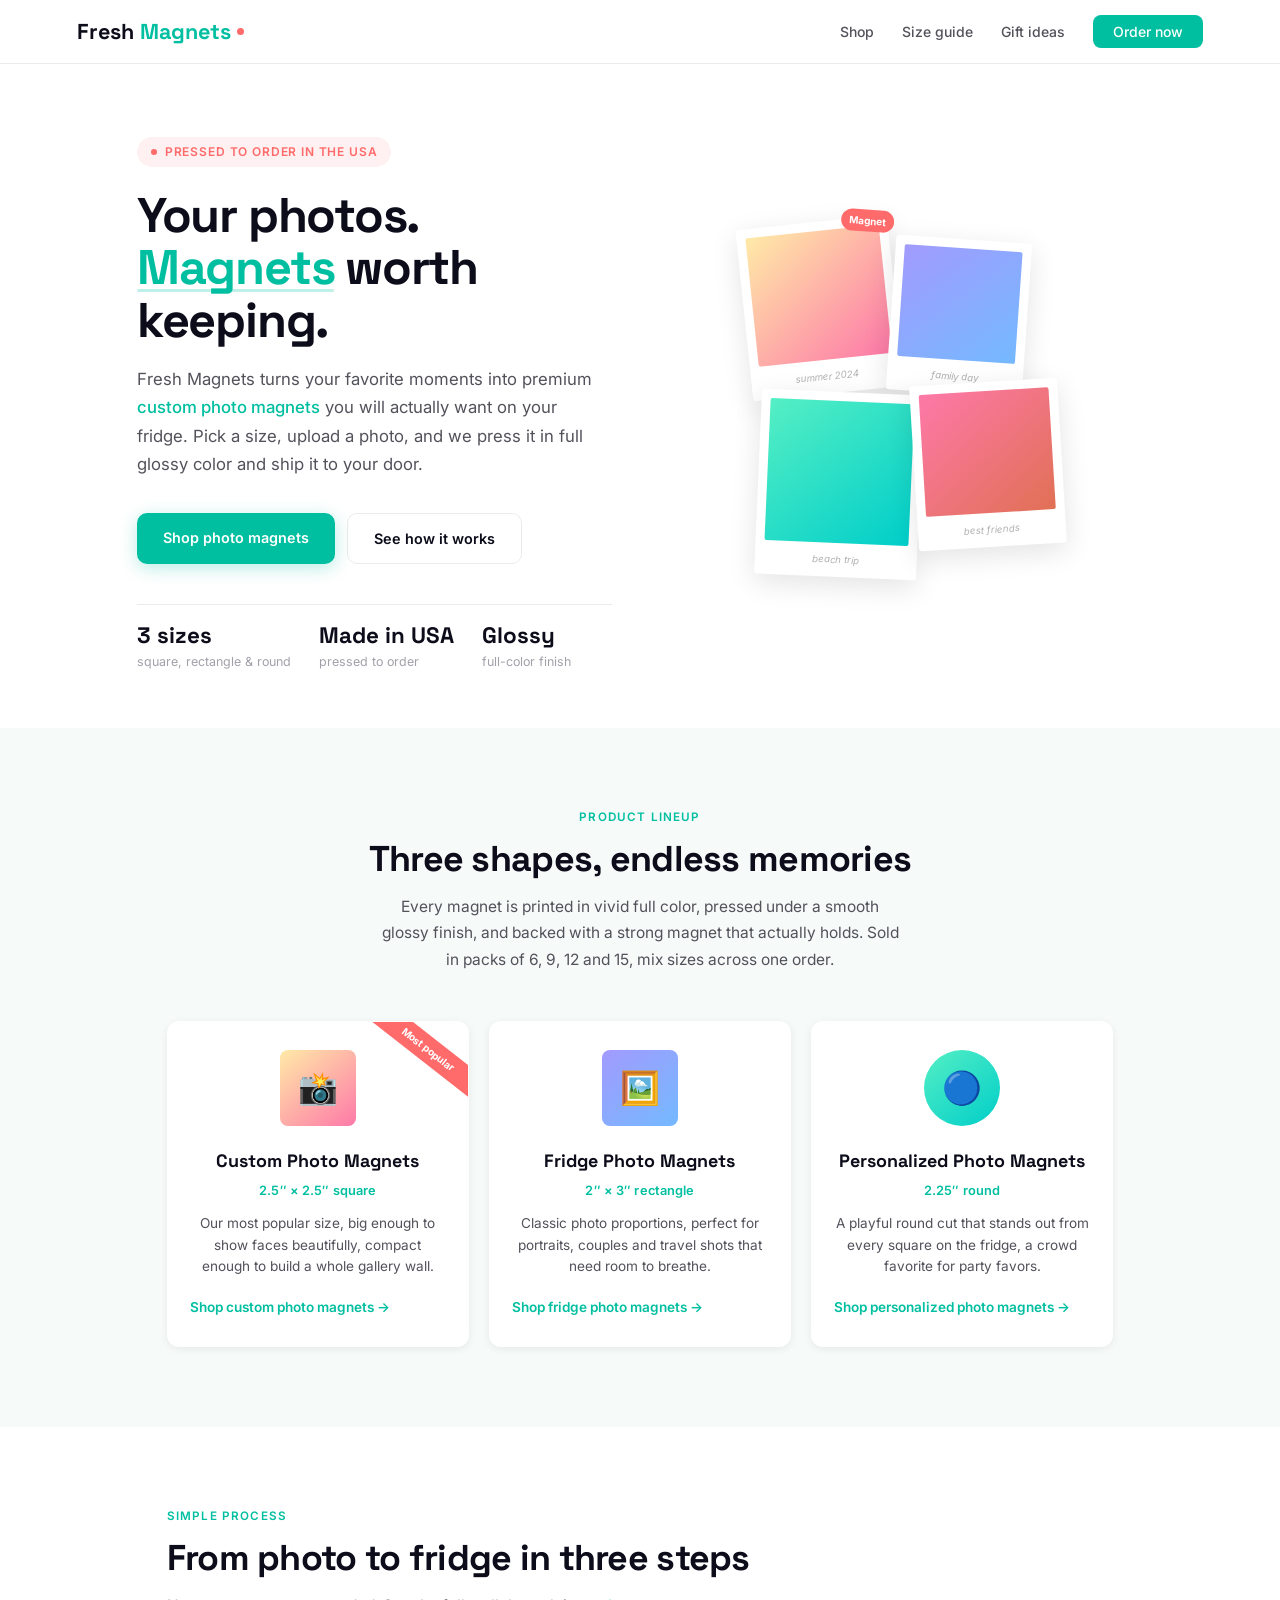
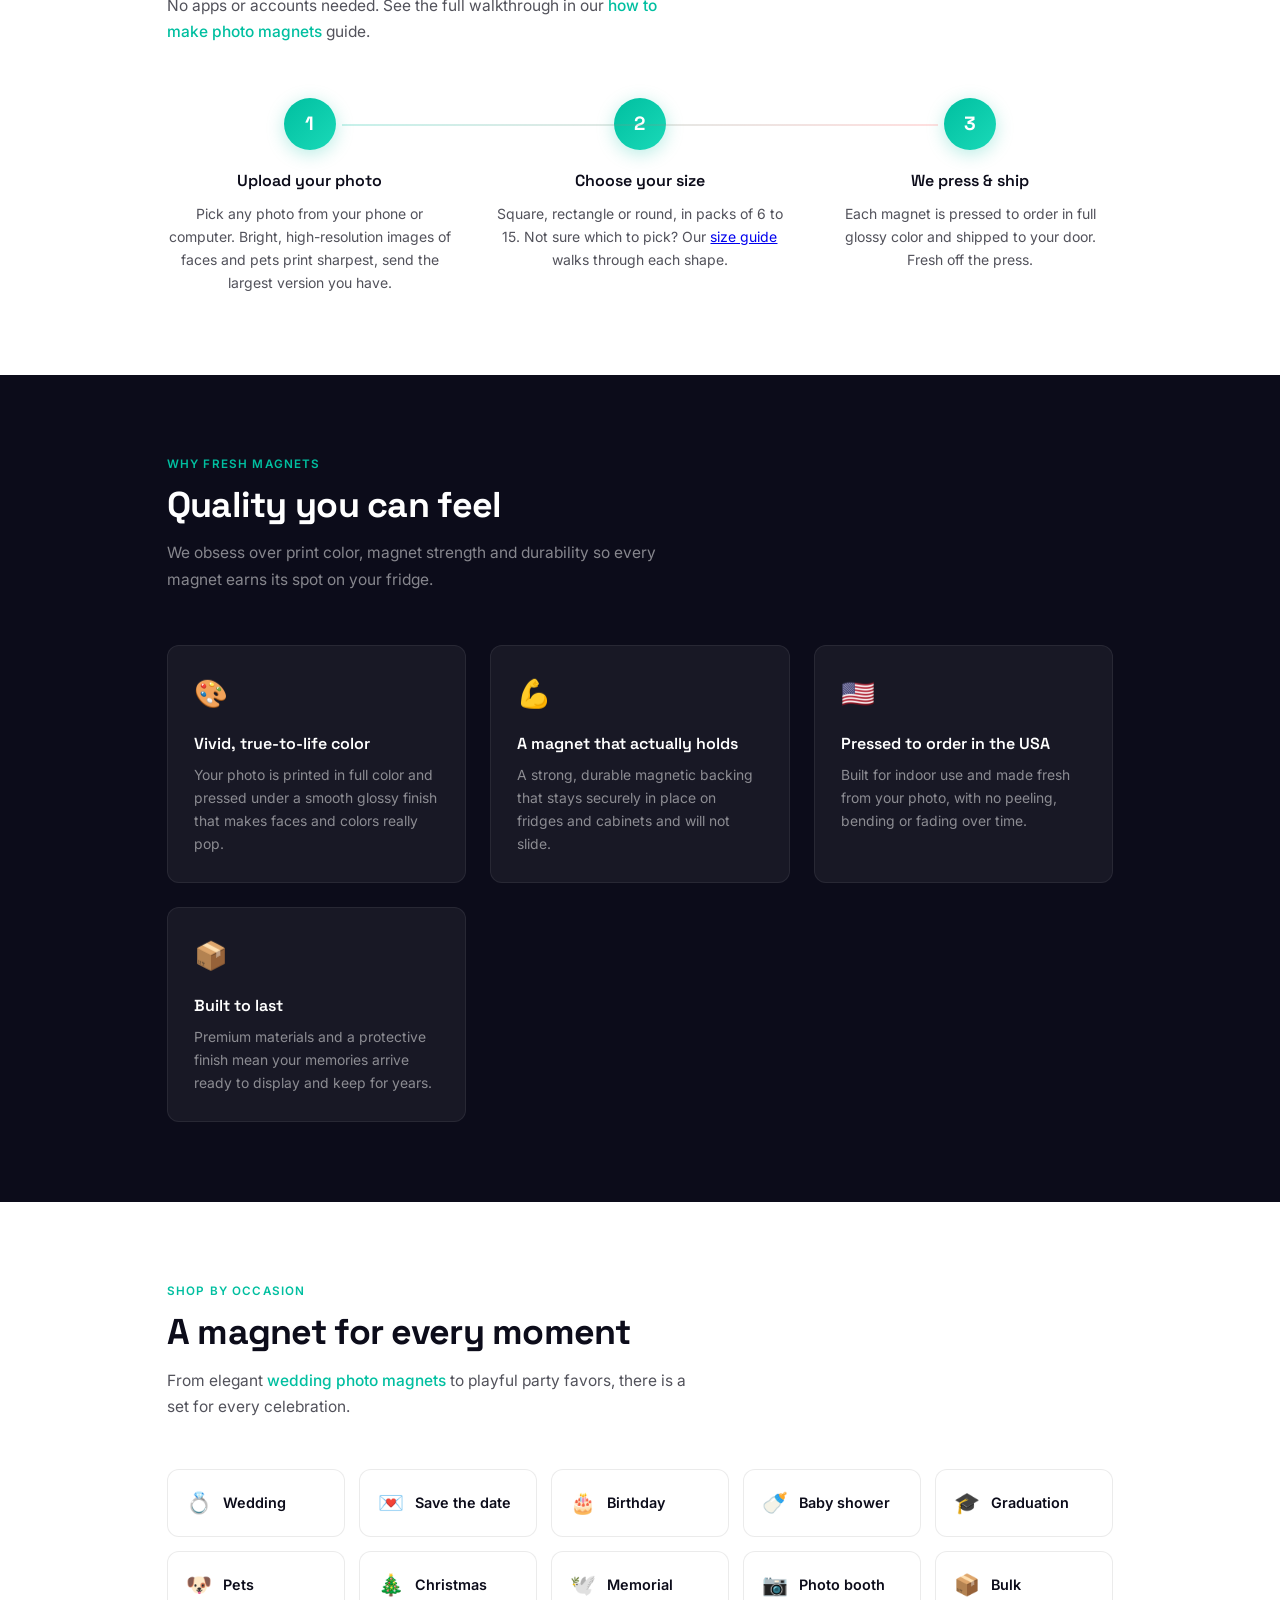
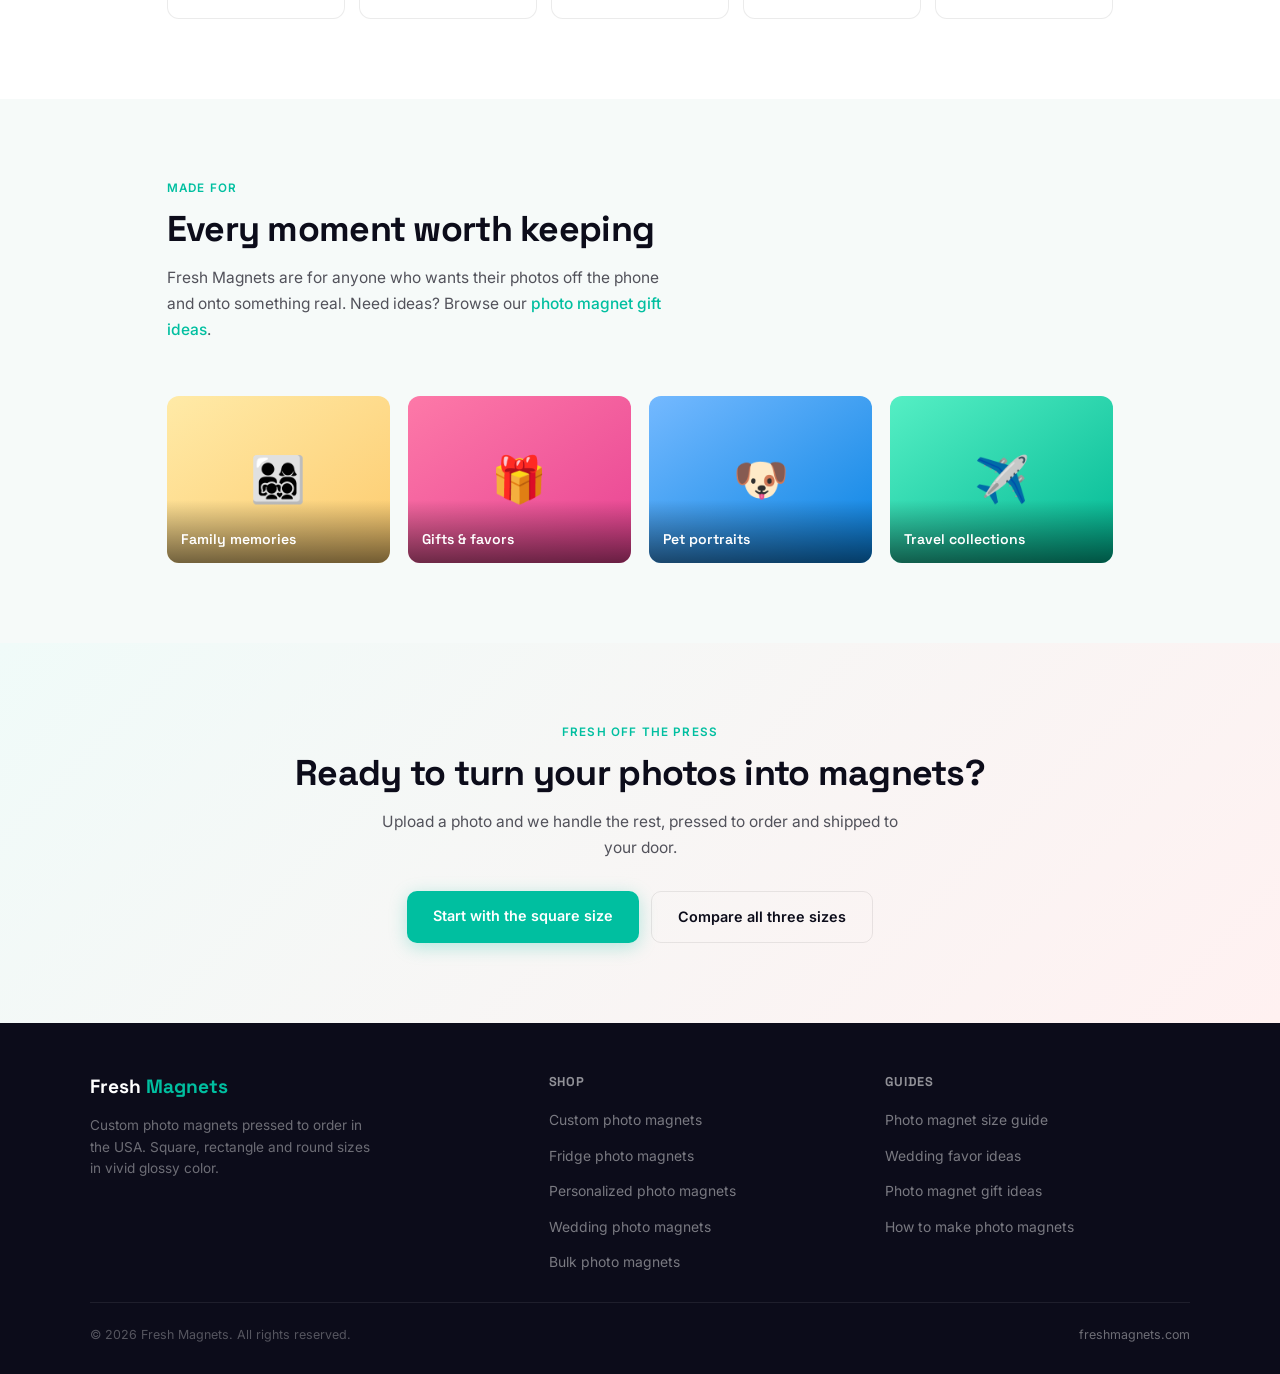
==== commit 7c883dd1: "Update index.html" ====
--- a/index.html
+++ b/index.html
@@ -3,20 +3,20 @@
 <head>
 <meta charset="UTF-8" />
 <meta name="viewport" content="width=device-width, initial-scale=1.0" />
-<title>FreshMagnets — Custom Photo Magnets Made in the USA</title>
+<title>Fresh Magnets | Custom Photo Magnets Made in the USA</title>
 <meta name="description" content="Turn your favorite photos into premium custom photo magnets. Three sizes, glossy full-color print, strong backing, pressed to order in the USA. Upload a photo and we handle the rest." />
 <link rel="canonical" href="https://freshmagnets.github.io/" />
 <meta name="robots" content="index, follow" />
 
 <!-- Open Graph -->
 <meta property="og:type" content="website" />
-<meta property="og:site_name" content="FreshMagnets" />
-<meta property="og:title" content="FreshMagnets — Custom Photo Magnets Made in the USA" />
+<meta property="og:site_name" content="Fresh Magnets" />
+<meta property="og:title" content="Fresh Magnets | Custom Photo Magnets Made in the USA" />
 <meta property="og:description" content="Turn your photos into fridge magnets you will actually keep. Square, rectangle and round sizes, glossy print, pressed to order." />
 <meta property="og:url" content="https://freshmagnets.github.io/" />
 <meta property="og:image" content="https://cdn.shopify.com/s/files/1/0989/4628/5888/files/2-5x2-5.png?v=1781475413" />
 <meta name="twitter:card" content="summary_large_image" />
-<meta name="twitter:title" content="FreshMagnets — Custom Photo Magnets" />
+<meta name="twitter:title" content="Fresh Magnets | Custom Photo Magnets" />
 <meta name="twitter:description" content="Turn your photos into fridge magnets you will actually keep. Pressed to order in the USA." />
 <meta name="twitter:image" content="https://cdn.shopify.com/s/files/1/0989/4628/5888/files/2-5x2-5.png?v=1781475413" />
 
@@ -35,7 +35,7 @@
     {
       "@type": "Organization",
       "@id": "https://freshmagnets.com/#organization",
-      "name": "FreshMagnets",
+      "name": "Fresh Magnets",
       "url": "https://freshmagnets.com",
       "logo": "https://freshmagnets.github.io/favicon.svg",
       "description": "Custom photo magnets pressed to order in the USA in square, rectangle and round sizes.",
@@ -45,7 +45,7 @@
       "@type": "WebSite",
       "@id": "https://freshmagnets.github.io/#website",
       "url": "https://freshmagnets.github.io/",
-      "name": "FreshMagnets",
+      "name": "Fresh Magnets",
       "publisher": { "@id": "https://freshmagnets.com/#organization" }
     },
     {
@@ -82,7 +82,7 @@
 <!-- Nav -->
 <nav>
   <a href="/" class="nav-logo">
-    Fresh<em>Magnets</em><span class="dot"></span>
+    Fresh <em>Magnets</em><span class="dot"></span>
   </a>
   <ul class="nav-links">
     <li class="hide-sm"><a href="https://freshmagnets.com/collections/photo-magnets">Shop</a></li>
@@ -101,7 +101,7 @@
       <span class="hl">Magnets</span> worth keeping.
     </h1>
     <p class="hero-sub">
-      FreshMagnets turns your favorite moments into premium
+      Fresh Magnets turns your favorite moments into premium
       <a href="https://freshmagnets.com/products/custom-photo-magnets">custom photo magnets</a>
       you will actually want on your fridge. Pick a size, upload a photo,
       and we press it in full glossy color and ship it to your door.
@@ -159,7 +159,7 @@
       <p class="sec-sub">
         Every magnet is printed in vivid full color, pressed under a smooth glossy
         finish, and backed with a strong magnet that actually holds. Sold in packs
-        of 6, 9, 12 and 15 — mix sizes across one order.
+        of 6, 9, 12 and 15, mix sizes across one order.
       </p>
     </div>
     <div class="products-grid">
@@ -167,7 +167,7 @@
         <div class="prod-swatch ps-1">📸</div>
         <h3 class="prod-name"><a href="https://freshmagnets.com/products/custom-photo-magnets">Custom Photo Magnets</a></h3>
         <div class="prod-size">2.5&Prime; &times; 2.5&Prime; square</div>
-        <p class="prod-desc">Our most popular size — big enough to show faces beautifully, compact enough to build a whole gallery wall.</p>
+        <p class="prod-desc">Our most popular size, big enough to show faces beautifully, compact enough to build a whole gallery wall.</p>
         <a href="https://freshmagnets.com/products/custom-photo-magnets" class="prod-link">Shop custom photo magnets →</a>
       </div>
       <div class="prod-card">
@@ -181,7 +181,7 @@
         <div class="prod-swatch ps-3 circle">🔵</div>
         <h3 class="prod-name"><a href="https://freshmagnets.com/products/personalized-photo-magnets">Personalized Photo Magnets</a></h3>
         <div class="prod-size">2.25&Prime; round</div>
-        <p class="prod-desc">A playful round cut that stands out from every square on the fridge — a crowd favorite for party favors.</p>
+        <p class="prod-desc">A playful round cut that stands out from every square on the fridge, a crowd favorite for party favors.</p>
         <a href="https://freshmagnets.com/products/personalized-photo-magnets" class="prod-link">Shop personalized photo magnets →</a>
       </div>
     </div>
@@ -198,7 +198,7 @@
       <div class="step">
         <div class="step-num">1</div>
         <div class="step-title">Upload your photo</div>
-        <p class="step-desc">Pick any photo from your phone or computer. Bright, high-resolution images of faces and pets print sharpest — send the largest version you have.</p>
+        <p class="step-desc">Pick any photo from your phone or computer. Bright, high-resolution images of faces and pets print sharpest, send the largest version you have.</p>
       </div>
       <div class="step">
         <div class="step-num">2</div>
@@ -214,10 +214,10 @@
   </div>
 </section>
 
-<!-- Why FreshMagnets -->
+<!-- Why Fresh Magnets -->
 <section class="why-dark">
   <div class="section-wrap">
-    <div class="sec-label">Why FreshMagnets</div>
+    <div class="sec-label">Why Fresh Magnets</div>
     <h2 class="sec-title">Quality you can feel</h2>
     <p class="sec-sub">We obsess over print color, magnet strength and durability so every magnet earns its spot on your fridge.</p>
     <div class="why-grid">
@@ -305,7 +305,7 @@
     <div class="sec-label">Fresh off the press</div>
     <h2 class="sec-title">Ready to turn your photos into magnets?</h2>
     <p class="sec-sub" style="margin:0 auto;">
-      Upload a photo and we handle the rest — pressed to order and shipped to your door.
+      Upload a photo and we handle the rest, pressed to order and shipped to your door.
     </p>
     <div class="cta-btns">
       <a href="https://freshmagnets.com/products/custom-photo-magnets" class="btn-p">Start with the square size</a>
@@ -318,7 +318,7 @@
 <footer>
   <div class="footer-top">
     <div class="footer-brand">
-      <a href="/" class="footer-logo-text">Fresh<em>Magnets</em></a>
+      <a href="/" class="footer-logo-text">Fresh <em>Magnets</em></a>
       <p>Custom photo magnets pressed to order in the USA. Square, rectangle and round sizes in vivid glossy color.</p>
     </div>
     <div class="footer-col">
@@ -342,7 +342,7 @@
     </div>
   </div>
   <div class="footer-bot">
-    <span>&copy; 2026 FreshMagnets. All rights reserved.</span>
+    <span>&copy; 2026 Fresh Magnets. All rights reserved.</span>
     <span><a href="https://freshmagnets.com">freshmagnets.com</a></span>
   </div>
 </footer>
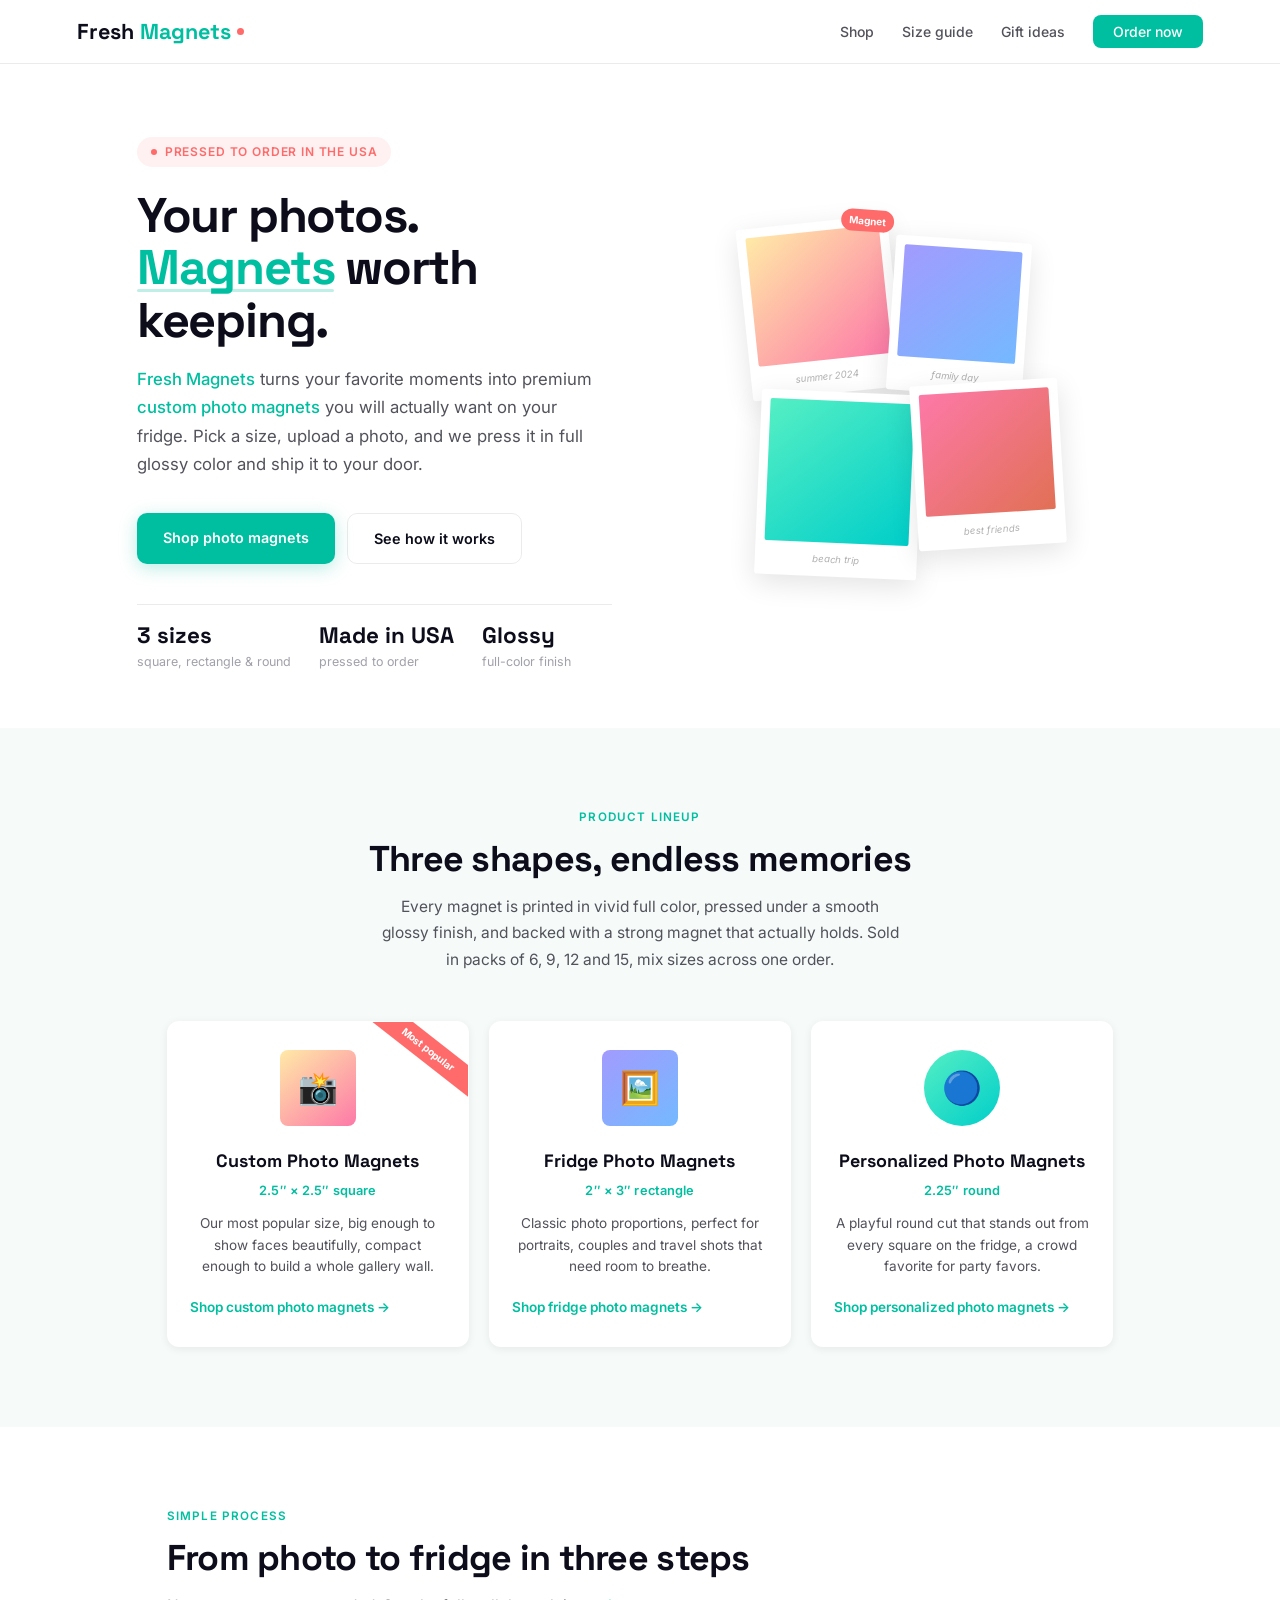
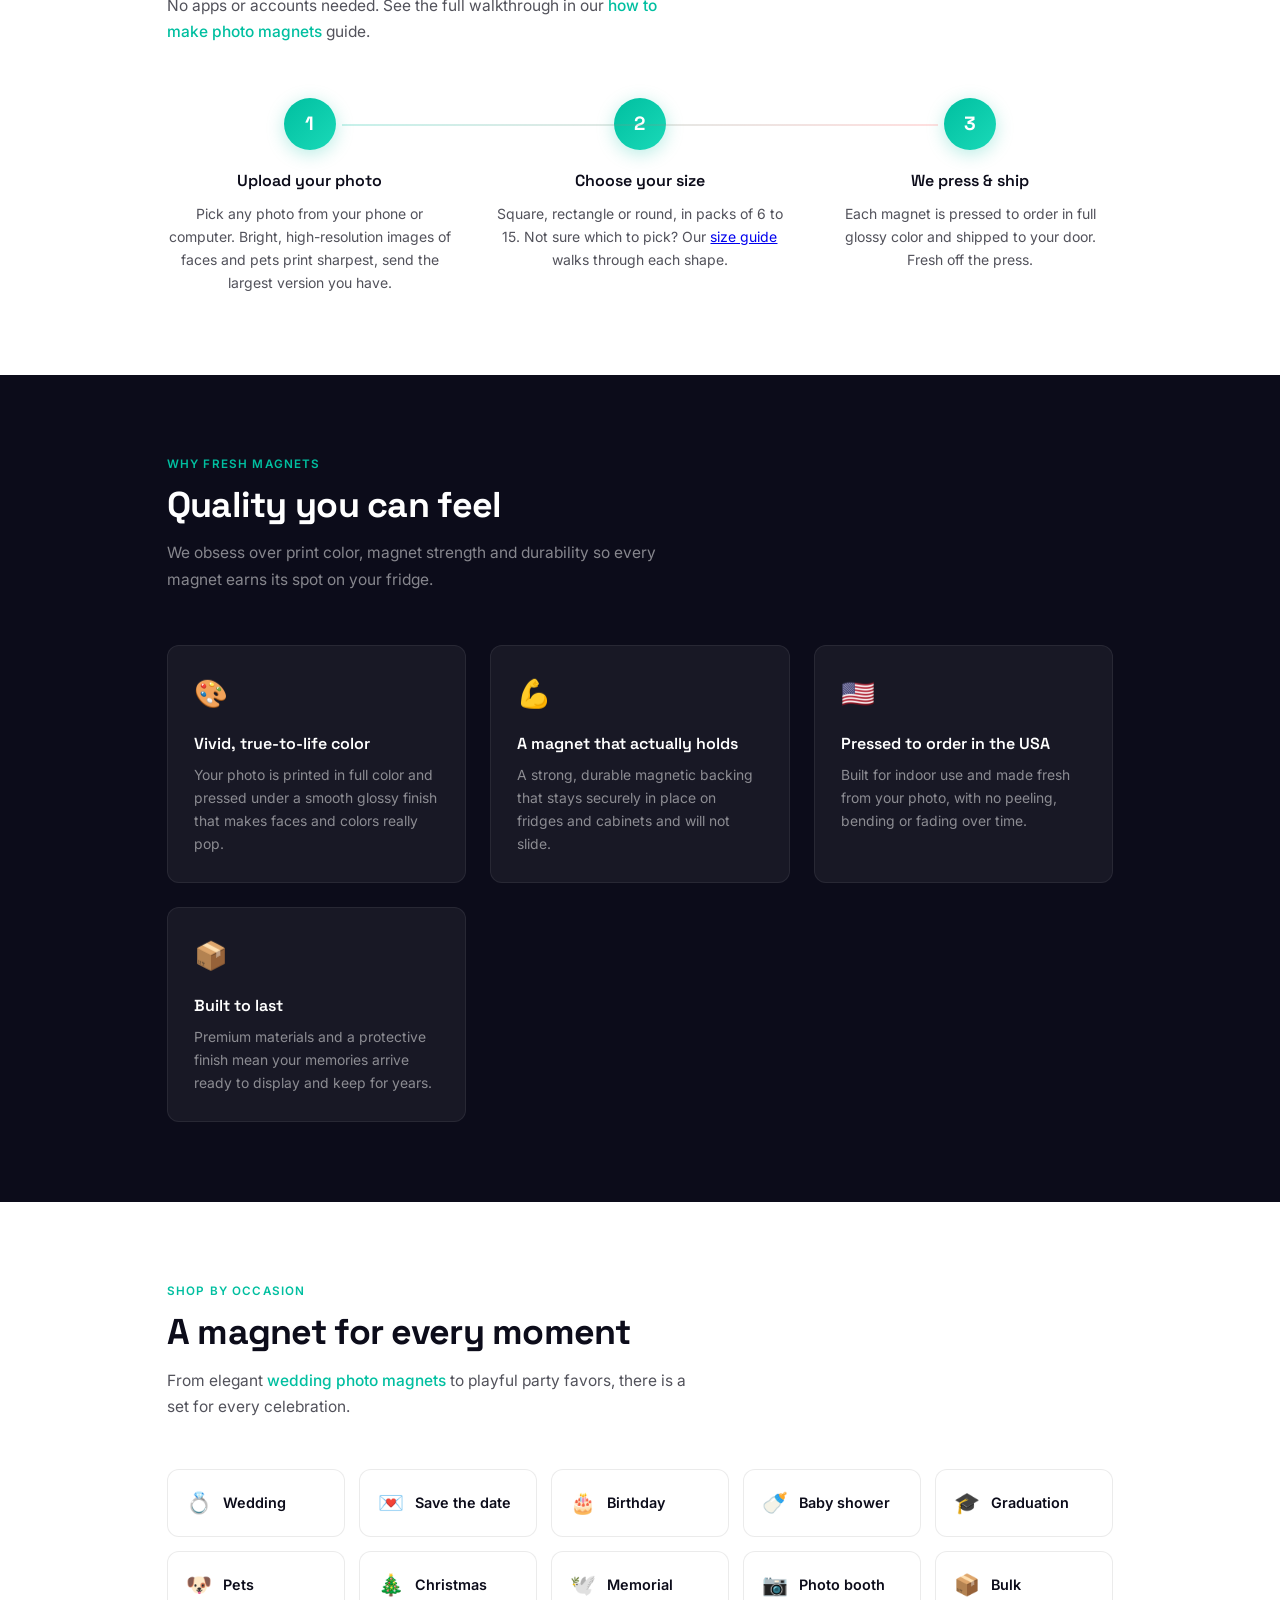
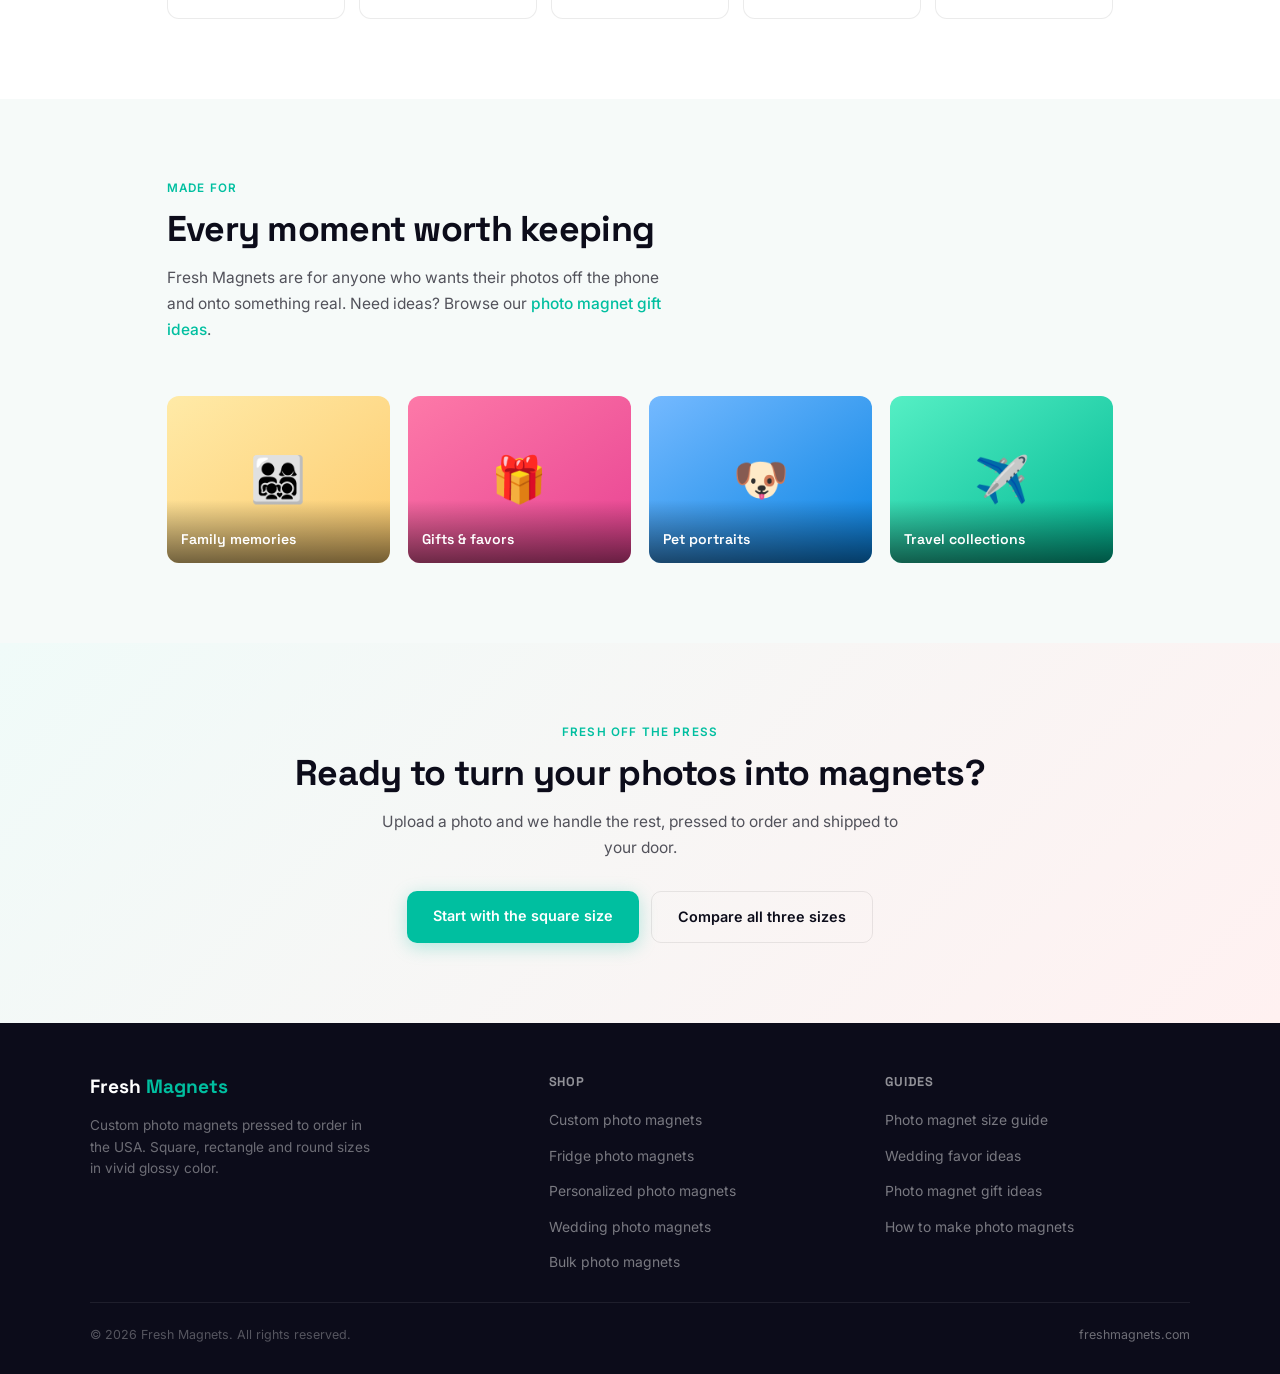
==== commit 4b139c04: "Update index.html" ====
--- a/index.html
+++ b/index.html
@@ -101,7 +101,7 @@
       <span class="hl">Magnets</span> worth keeping.
     </h1>
     <p class="hero-sub">
-      Fresh Magnets turns your favorite moments into premium
+      <a href="https://freshmagnets.com/" title="Fresh Magnets">Fresh Magnets</a> turns your favorite moments into premium
       <a href="https://freshmagnets.com/products/custom-photo-magnets">custom photo magnets</a>
       you will actually want on your fridge. Pick a size, upload a photo,
       and we press it in full glossy color and ship it to your door.
@@ -324,7 +324,7 @@
     <div class="footer-col">
       <h4>Shop</h4>
       <ul>
-        <li><a href="https://freshmagnets.com/products/custom-photo-magnets">Custom photo magnets</a></li>
+        <li><a href="https://freshmagnets.com">Custom photo magnets</a></li>
         <li><a href="https://freshmagnets.com/products/fridge-photo-magnets">Fridge photo magnets</a></li>
         <li><a href="https://freshmagnets.com/products/personalized-photo-magnets">Personalized photo magnets</a></li>
         <li><a href="https://freshmagnets.com/collections/wedding-photo-magnets">Wedding photo magnets</a></li>
